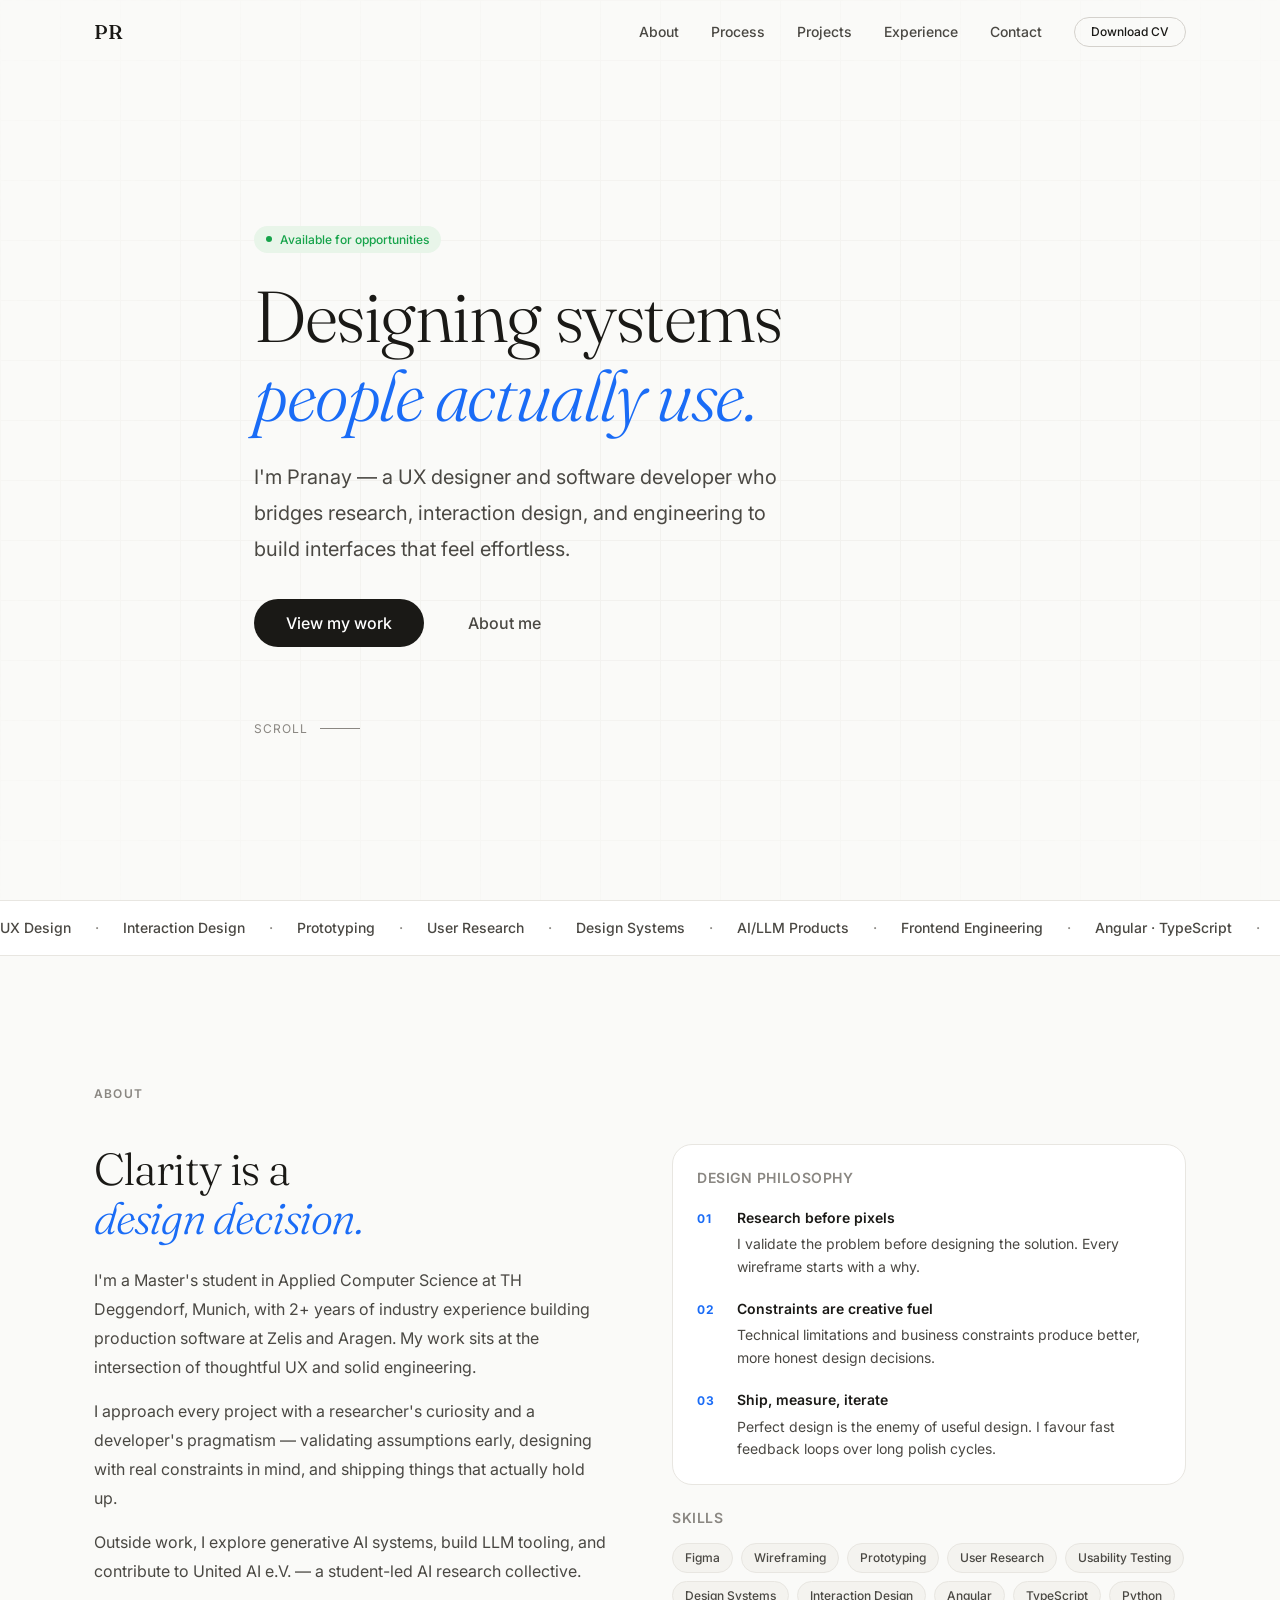
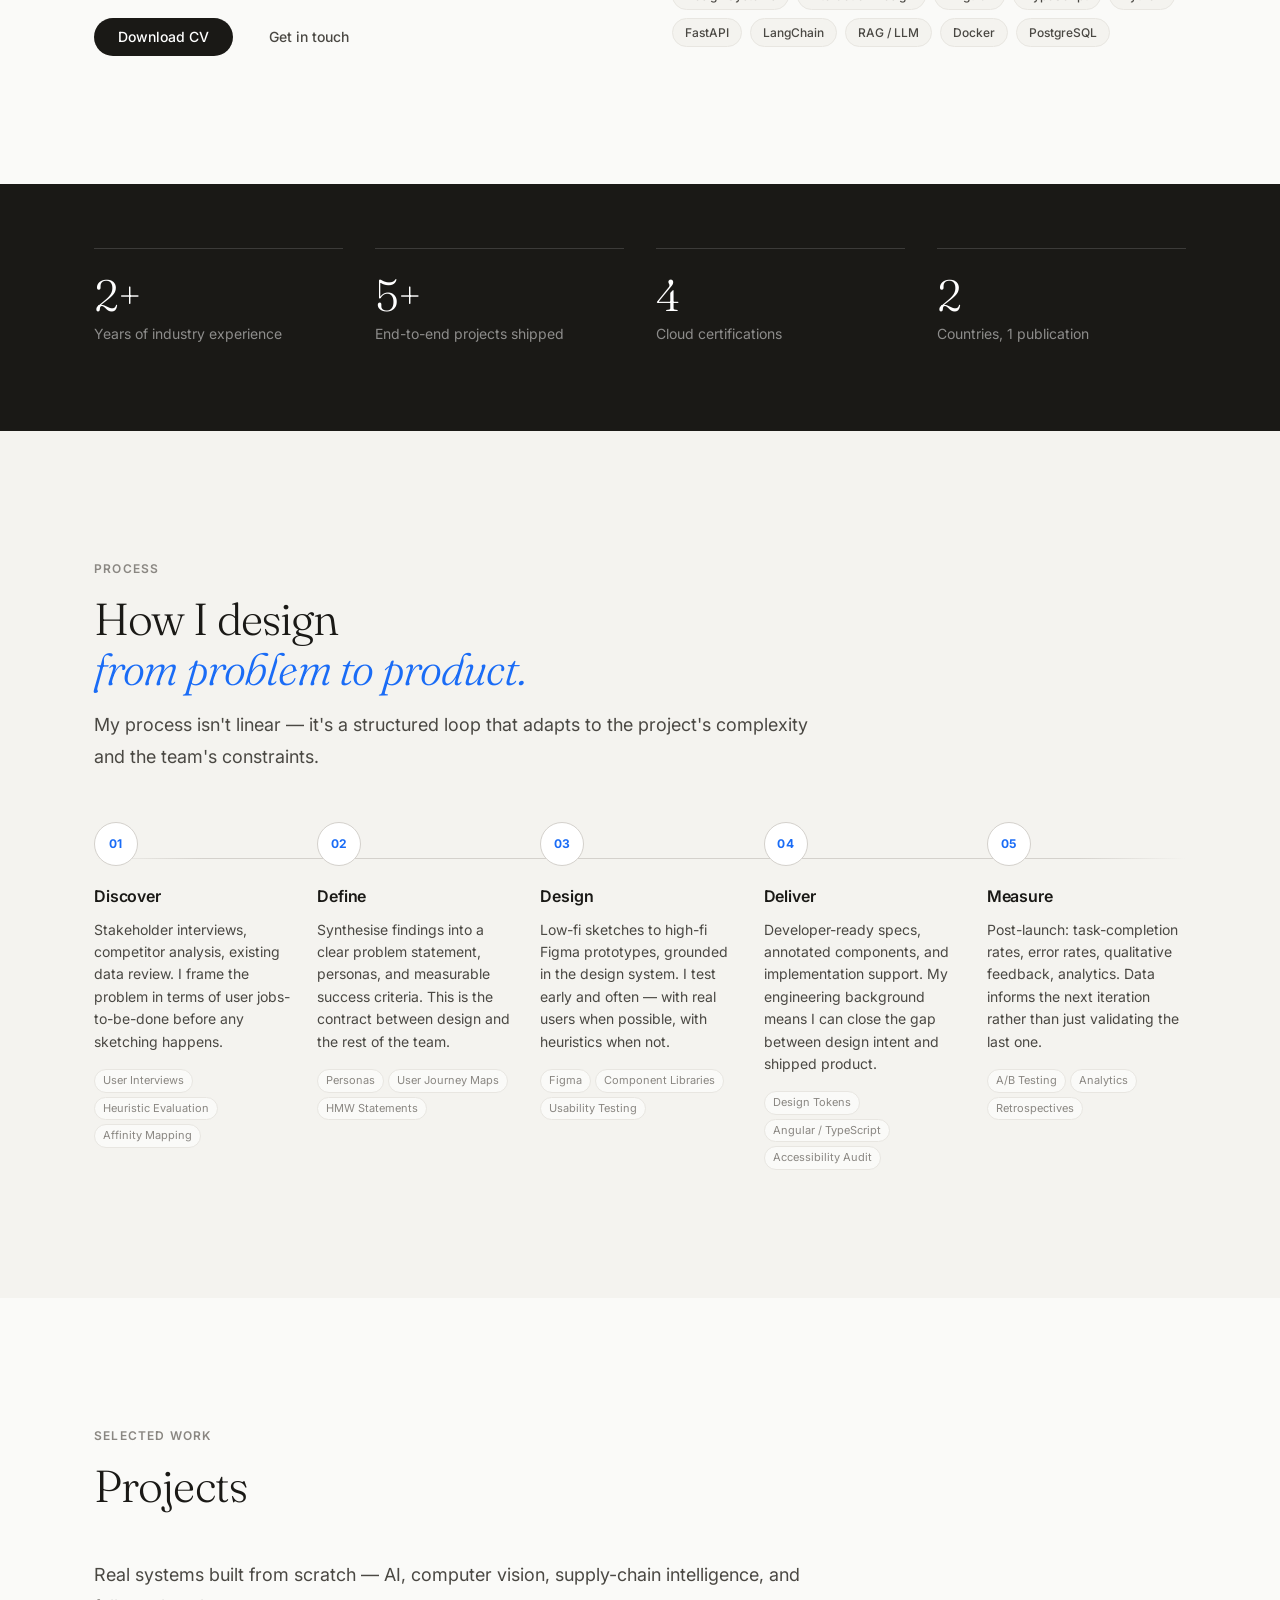
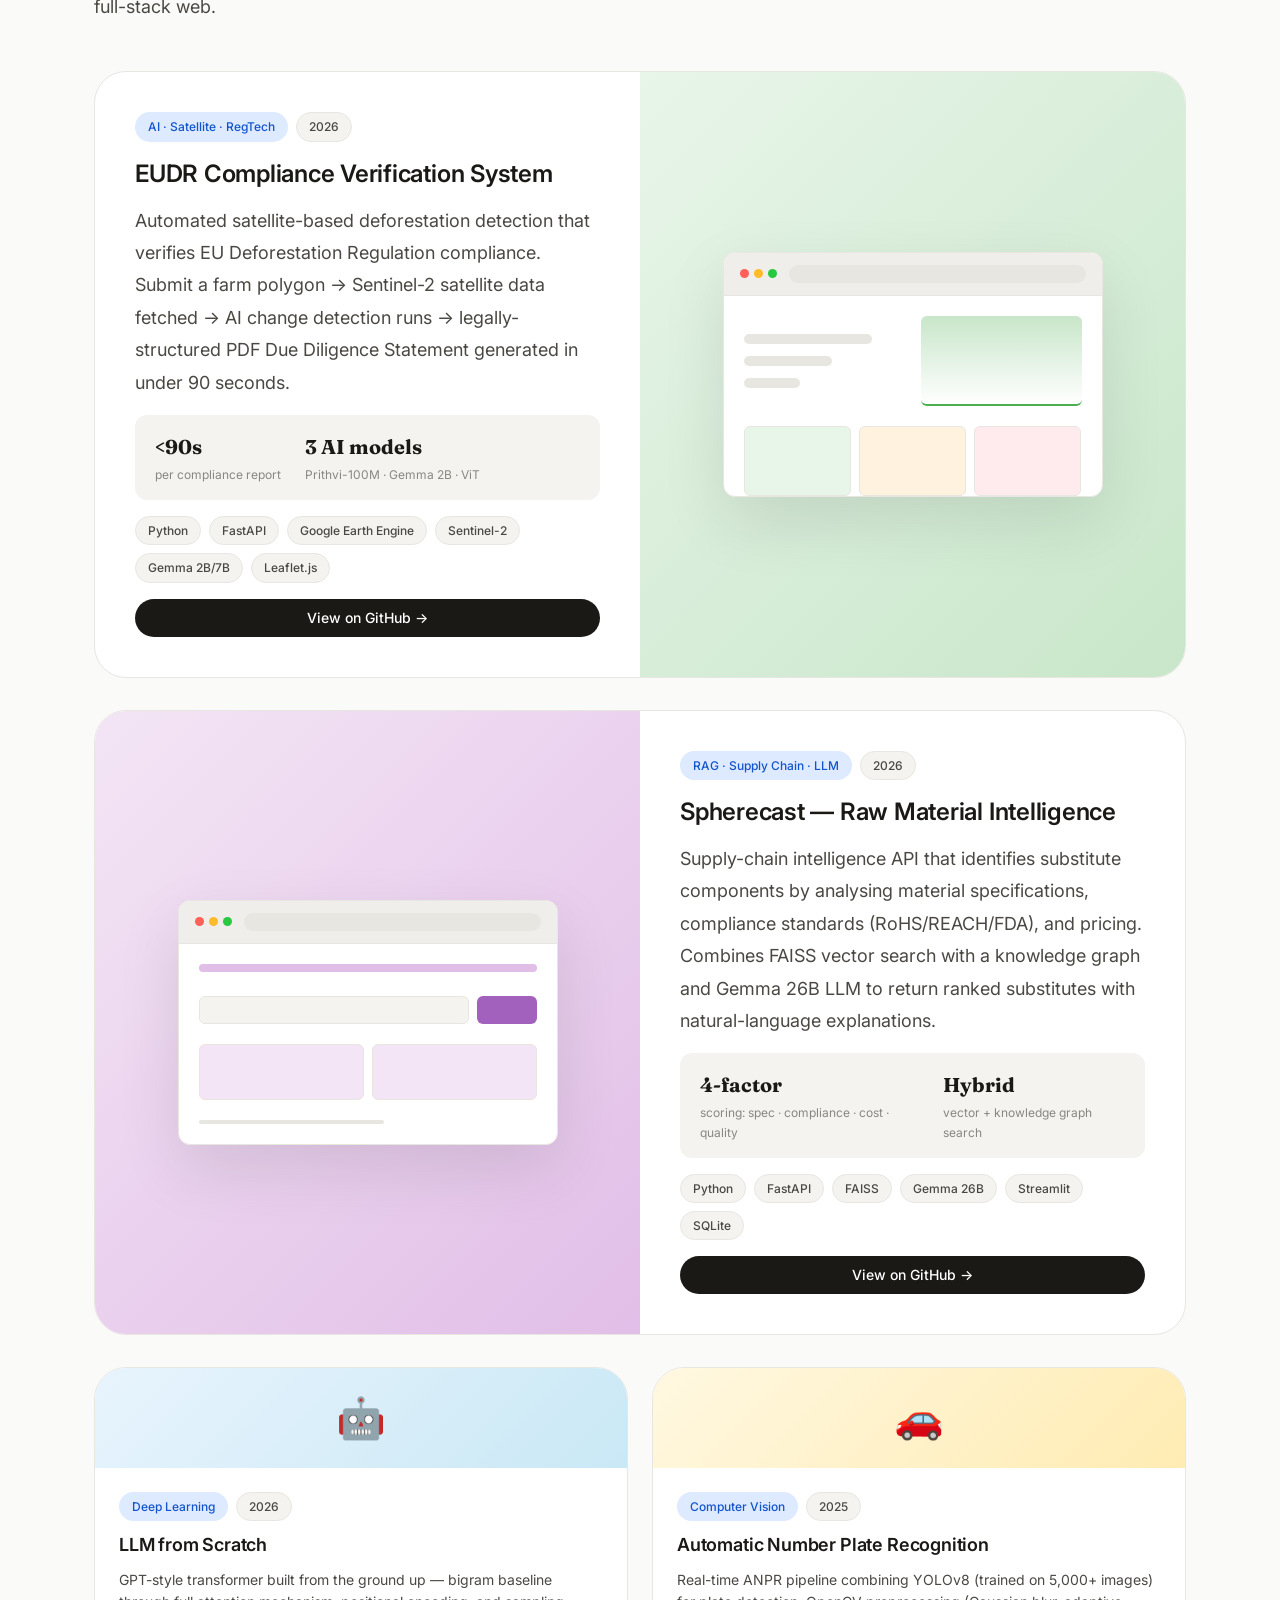
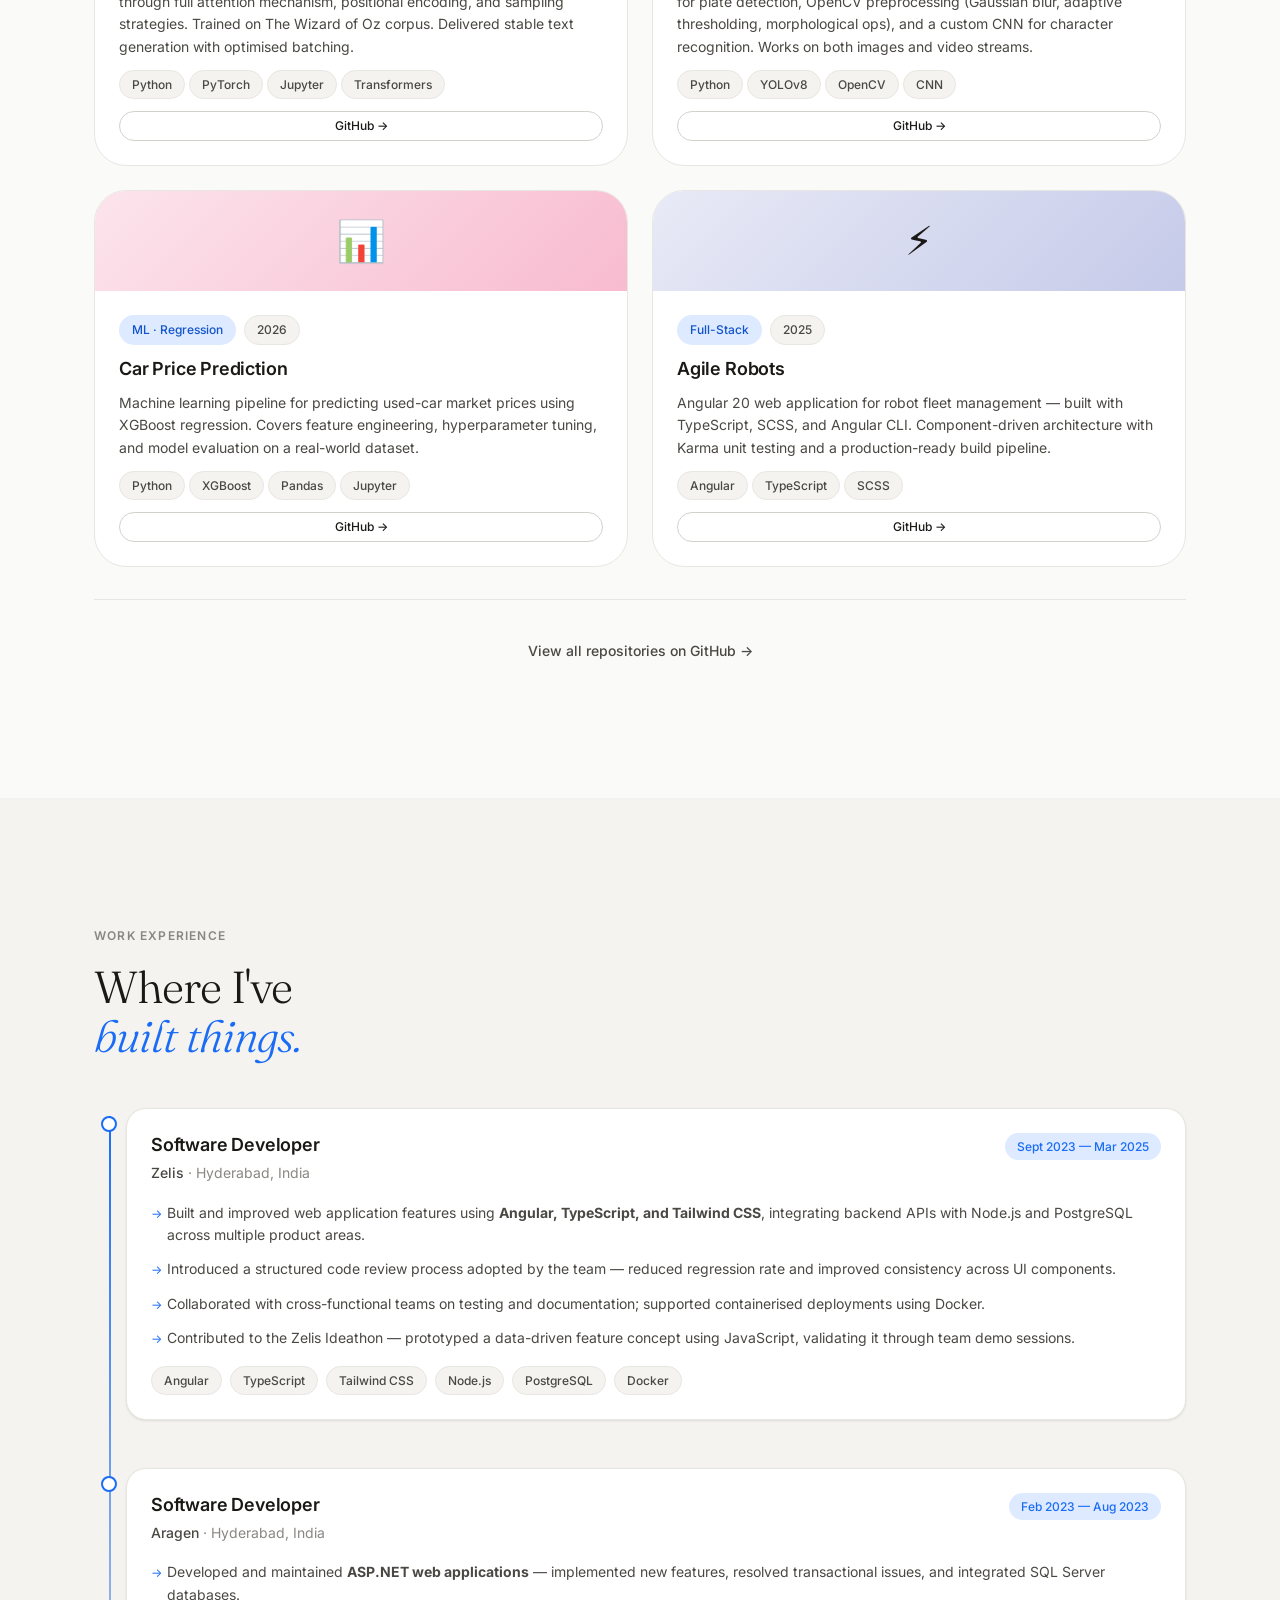
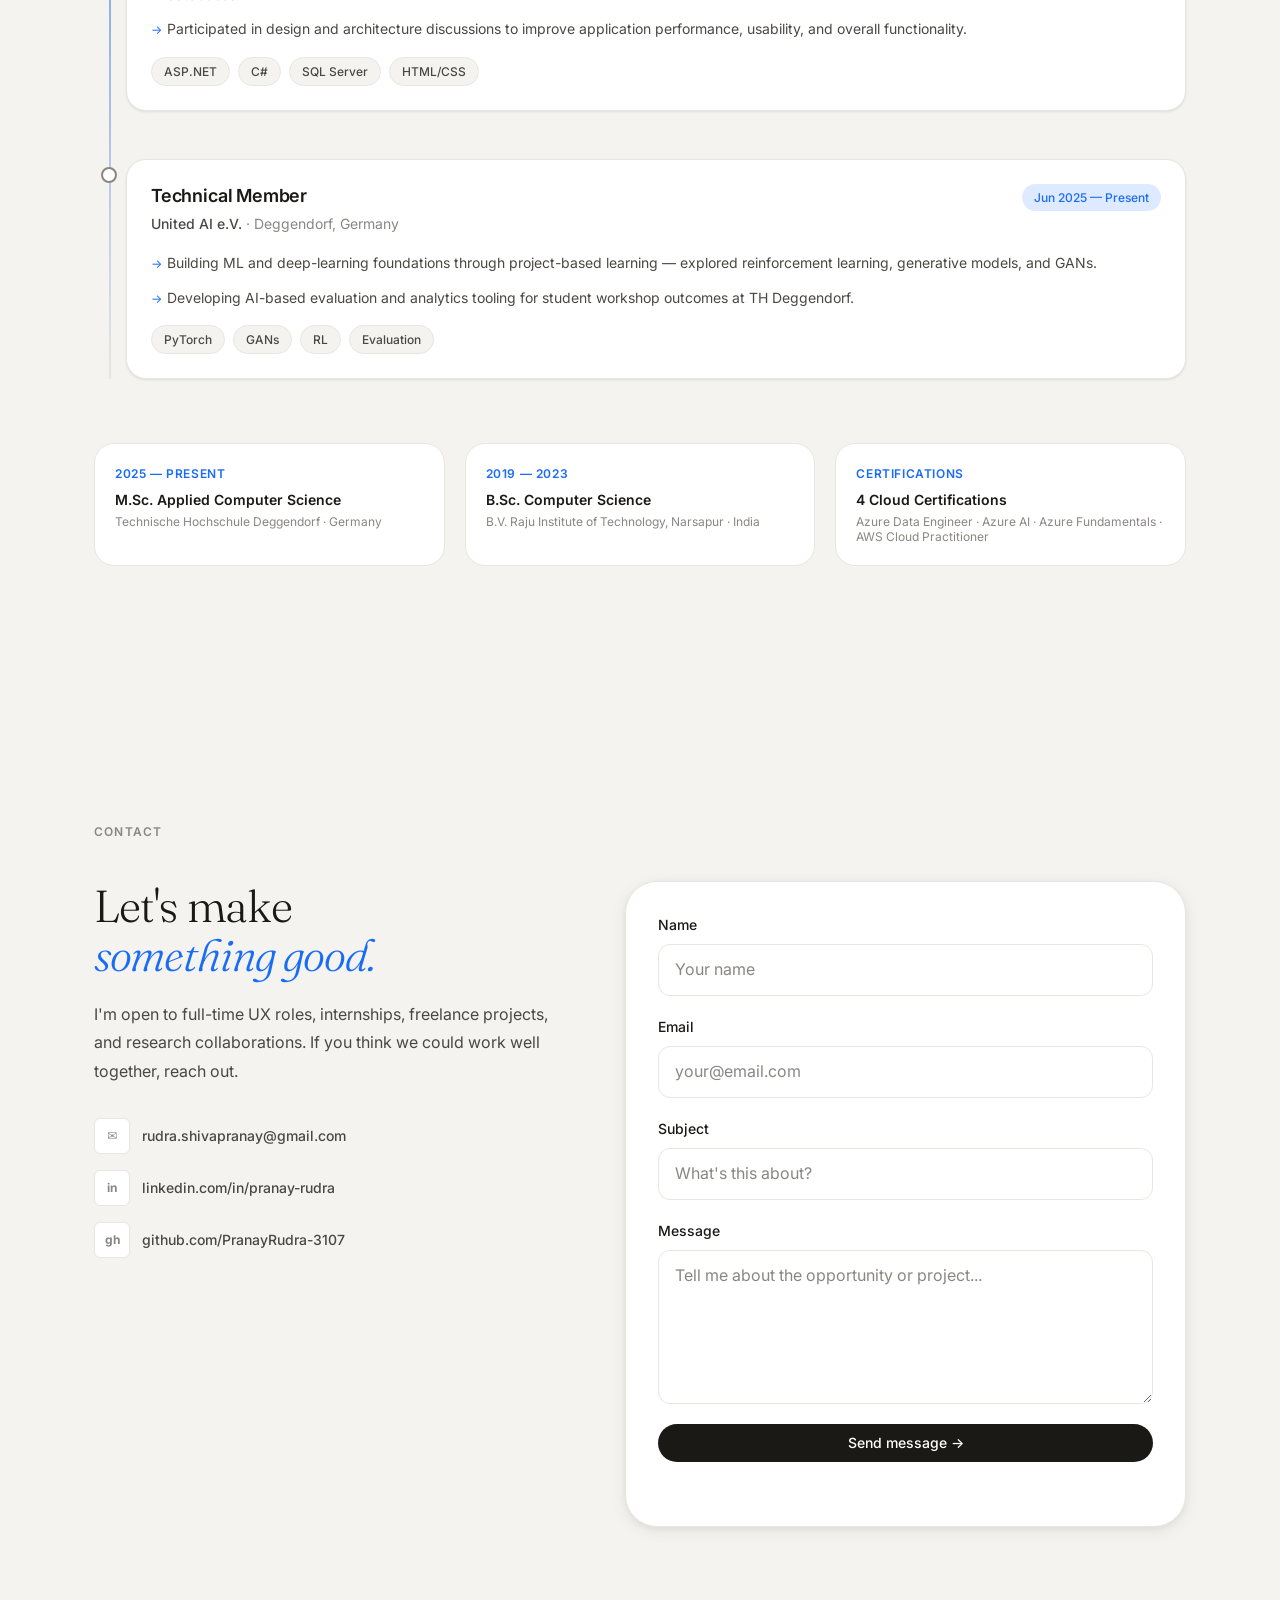
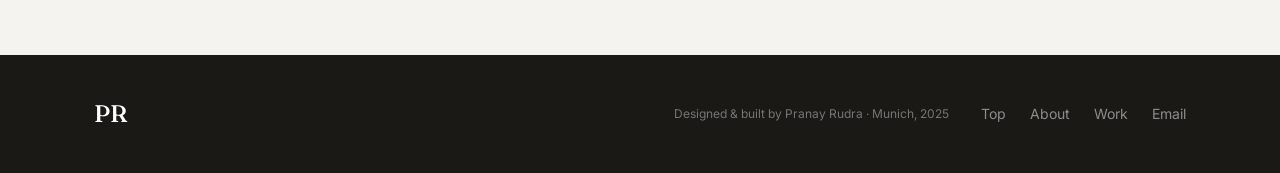
==== index.html @ bebc49a6 "first commit" ====
<!DOCTYPE html>
<html lang="en">
<head>
  <meta charset="UTF-8" />
  <meta name="viewport" content="width=device-width, initial-scale=1.0" />
  <title>Pranay Rudra — UX Designer & Developer</title>
  <meta name="description" content="Portfolio of Pranay Rudra — UX Designer and Software Developer specialising in AI-driven products and clean, purposeful interfaces." />
  <link rel="preconnect" href="https://fonts.googleapis.com" />
  <link rel="preconnect" href="https://fonts.gstatic.com" crossorigin />
  <link href="https://fonts.googleapis.com/css2?family=Inter:wght@300;400;500;600;700&family=Fraunces:ital,wght@0,300;0,500;1,300&display=swap" rel="stylesheet" />
  <link rel="stylesheet" href="css/design-system.css" />
  <link rel="stylesheet" href="css/styles.css" />
</head>
<body>

  <!-- ═══════════════════════════════════════ NAV ══ -->
  <header class="nav" id="nav">
    <div class="nav__inner container">
      <a href="#hero" class="nav__logo" aria-label="Home">PR</a>
      <nav class="nav__links" aria-label="Primary navigation">
        <a href="#about">About</a>
        <a href="#process">Process</a>
        <a href="#projects">Projects</a>
        <a href="#experience">Experience</a>
        <a href="#contact">Contact</a>
      </nav>
      <a href="assets/Shiva_Pranay_Rudra_Resume.pdf" download class="btn btn--outline btn--sm">Download CV</a>
      <button class="nav__burger" aria-label="Toggle menu" aria-expanded="false">
        <span></span><span></span><span></span>
      </button>
    </div>
    <div class="nav__mobile" id="navMobile" aria-hidden="true">
      <a href="#about">About</a>
      <a href="#process">Process</a>
      <a href="#projects">Projects</a>
      <a href="#experience">Experience</a>
      <a href="#contact">Contact</a>
      <a href="assets/Shiva_Pranay_Rudra_Resume.pdf" download class="btn btn--outline btn--sm">Download CV</a>
    </div>
  </header>

  <main>

    <!-- ══════════════════════════════════════ HERO ══ -->
    <section class="hero" id="hero">
      <div class="hero__bg-grid" aria-hidden="true"></div>
      <div class="container hero__inner">
        <div class="hero__eyebrow fade-up">
          <span class="badge">Available for opportunities</span>
        </div>
        <h1 class="hero__headline fade-up">
          Designing systems<br />
          <em>people actually use.</em>
        </h1>
        <p class="hero__sub fade-up">
          I'm Pranay — a UX designer and software developer who bridges research,
          interaction design, and engineering to build interfaces that feel effortless.
        </p>
        <div class="hero__cta fade-up">
          <a href="#projects" class="btn btn--primary btn--lg">View my work</a>
          <a href="#about" class="btn btn--ghost btn--lg">About me</a>
        </div>
        <div class="hero__scroll-hint fade-up" aria-hidden="true">
          <span>Scroll</span>
          <div class="hero__scroll-line"></div>
        </div>
      </div>
    </section>

    <!-- ═══════════════════════════════════ MARQUEE ══ -->
    <div class="marquee" aria-hidden="true">
      <div class="marquee__track">
        <span>UX Design</span><span>·</span>
        <span>Interaction Design</span><span>·</span>
        <span>Prototyping</span><span>·</span>
        <span>User Research</span><span>·</span>
        <span>Design Systems</span><span>·</span>
        <span>AI/LLM Products</span><span>·</span>
        <span>Frontend Engineering</span><span>·</span>
        <span>Angular · TypeScript</span><span>·</span>
        <span>Figma</span><span>·</span>
        <span>UX Design</span><span>·</span>
        <span>Interaction Design</span><span>·</span>
        <span>Prototyping</span><span>·</span>
        <span>User Research</span><span>·</span>
        <span>Design Systems</span><span>·</span>
        <span>AI/LLM Products</span><span>·</span>
        <span>Frontend Engineering</span><span>·</span>
        <span>Angular · TypeScript</span><span>·</span>
        <span>Figma</span><span>·</span>
      </div>
    </div>

    <!-- ═══════════════════════════════════ ABOUT ══ -->
    <section class="about section" id="about">
      <div class="container">
        <div class="section-label fade-up">About</div>
        <div class="about__grid">
          <div class="about__text fade-up">
            <h2 class="h2">Clarity is a<br /><em>design decision.</em></h2>
            <p>I'm a Master's student in Applied Computer Science at TH Deggendorf, Munich, with 2+ years of industry experience building production software at Zelis and Aragen. My work sits at the intersection of thoughtful UX and solid engineering.</p>
            <p>I approach every project with a researcher's curiosity and a developer's pragmatism — validating assumptions early, designing with real constraints in mind, and shipping things that actually hold up.</p>
            <p>Outside work, I explore generative AI systems, build LLM tooling, and contribute to United AI e.V. — a student-led AI research collective.</p>
            <div class="about__actions">
              <a href="assets/Shiva_Pranay_Rudra_Resume.pdf" download class="btn btn--primary">Download CV</a>
              <a href="#contact" class="btn btn--ghost">Get in touch</a>
            </div>
          </div>
          <div class="about__right fade-up">
            <div class="about__philosophy">
              <h3 class="h5">Design Philosophy</h3>
              <ul class="philosophy-list">
                <li>
                  <span class="philosophy-icon">01</span>
                  <div>
                    <strong>Research before pixels</strong>
                    <p>I validate the problem before designing the solution. Every wireframe starts with a why.</p>
                  </div>
                </li>
                <li>
                  <span class="philosophy-icon">02</span>
                  <div>
                    <strong>Constraints are creative fuel</strong>
                    <p>Technical limitations and business constraints produce better, more honest design decisions.</p>
                  </div>
                </li>
                <li>
                  <span class="philosophy-icon">03</span>
                  <div>
                    <strong>Ship, measure, iterate</strong>
                    <p>Perfect design is the enemy of useful design. I favour fast feedback loops over long polish cycles.</p>
                  </div>
                </li>
              </ul>
            </div>
            <div class="skills-grid">
              <h3 class="h5">Skills</h3>
              <div class="skills-tags">
                <span class="tag">Figma</span>
                <span class="tag">Wireframing</span>
                <span class="tag">Prototyping</span>
                <span class="tag">User Research</span>
                <span class="tag">Usability Testing</span>
                <span class="tag">Design Systems</span>
                <span class="tag">Interaction Design</span>
                <span class="tag">Angular</span>
                <span class="tag">TypeScript</span>
                <span class="tag">Python</span>
                <span class="tag">FastAPI</span>
                <span class="tag">LangChain</span>
                <span class="tag">RAG / LLM</span>
                <span class="tag">Docker</span>
                <span class="tag">PostgreSQL</span>
              </div>
            </div>
          </div>
        </div>
      </div>
    </section>

    <!-- ═══════════════════════════════════ STATS ══ -->
    <section class="stats section--sm" aria-label="Quick facts">
      <div class="container">
        <div class="stats__grid">
          <div class="stat fade-up">
            <span class="stat__num">2+</span>
            <span class="stat__label">Years of industry experience</span>
          </div>
          <div class="stat fade-up">
            <span class="stat__num">5+</span>
            <span class="stat__label">End-to-end projects shipped</span>
          </div>
          <div class="stat fade-up">
            <span class="stat__num">4</span>
            <span class="stat__label">Cloud certifications</span>
          </div>
          <div class="stat fade-up">
            <span class="stat__num">2</span>
            <span class="stat__label">Countries, 1 publication</span>
          </div>
        </div>
      </div>
    </section>

    <!-- ══════════════════════════════════ PROCESS ══ -->
    <section class="process section" id="process">
      <div class="container">
        <div class="section-label fade-up">Process</div>
        <h2 class="h2 fade-up">How I design<br /><em>from problem to product.</em></h2>
        <p class="section-sub fade-up">My process isn't linear — it's a structured loop that adapts to the project's complexity and the team's constraints.</p>
        <div class="process__steps">
          <div class="process-step fade-up">
            <div class="process-step__num">01</div>
            <div class="process-step__body">
              <h3>Discover</h3>
              <p>Stakeholder interviews, competitor analysis, existing data review. I frame the problem in terms of user jobs-to-be-done before any sketching happens.</p>
              <div class="process-step__tools">
                <span>User Interviews</span>
                <span>Heuristic Evaluation</span>
                <span>Affinity Mapping</span>
              </div>
            </div>
          </div>
          <div class="process-step fade-up">
            <div class="process-step__num">02</div>
            <div class="process-step__body">
              <h3>Define</h3>
              <p>Synthesise findings into a clear problem statement, personas, and measurable success criteria. This is the contract between design and the rest of the team.</p>
              <div class="process-step__tools">
                <span>Personas</span>
                <span>User Journey Maps</span>
                <span>HMW Statements</span>
              </div>
            </div>
          </div>
          <div class="process-step fade-up">
            <div class="process-step__num">03</div>
            <div class="process-step__body">
              <h3>Design</h3>
              <p>Low-fi sketches to high-fi Figma prototypes, grounded in the design system. I test early and often — with real users when possible, with heuristics when not.</p>
              <div class="process-step__tools">
                <span>Figma</span>
                <span>Component Libraries</span>
                <span>Usability Testing</span>
              </div>
            </div>
          </div>
          <div class="process-step fade-up">
            <div class="process-step__num">04</div>
            <div class="process-step__body">
              <h3>Deliver</h3>
              <p>Developer-ready specs, annotated components, and implementation support. My engineering background means I can close the gap between design intent and shipped product.</p>
              <div class="process-step__tools">
                <span>Design Tokens</span>
                <span>Angular / TypeScript</span>
                <span>Accessibility Audit</span>
              </div>
            </div>
          </div>
          <div class="process-step fade-up">
            <div class="process-step__num">05</div>
            <div class="process-step__body">
              <h3>Measure</h3>
              <p>Post-launch: task-completion rates, error rates, qualitative feedback, analytics. Data informs the next iteration rather than just validating the last one.</p>
              <div class="process-step__tools">
                <span>A/B Testing</span>
                <span>Analytics</span>
                <span>Retrospectives</span>
              </div>
            </div>
          </div>
        </div>
      </div>
    </section>

    <!-- ═════════════════════════════════ PROJECTS ══ -->
    <section class="projects section" id="projects">
      <div class="container">
        <div class="section-label fade-up">Selected Work</div>
        <h2 class="h2 fade-up">Projects</h2>
        <p class="section-sub fade-up">Real systems built from scratch — AI, computer vision, supply-chain intelligence, and full-stack web.</p>

        <!-- Featured Project 1: EUDR -->
        <article class="case-card case-card--featured fade-up">
          <div class="case-card__visual" style="background: linear-gradient(135deg, #e8f5e9 0%, #c8e6c9 100%);">
            <div class="case-card__mockup" aria-hidden="true">
              <div class="browser-chrome">
                <div class="browser-dots"><span></span><span></span><span></span></div>
                <div class="browser-bar"></div>
              </div>
              <div class="browser-body">
                <div class="mock-content mock-content--full">
                  <div class="mock-split">
                    <div class="mock-split__left">
                      <div class="mock-line mock-line--wide"></div>
                      <div class="mock-line mock-line--med"></div>
                      <div class="mock-line mock-line--short"></div>
                    </div>
                    <div class="mock-split__right">
                      <div class="mock-chart" style="background: linear-gradient(180deg,#c8e6c9,transparent); border-color: #4caf50;"></div>
                    </div>
                  </div>
                  <div class="mock-cards" style="margin-top: 8px;">
                    <div class="mock-card" style="background:#e8f5e9;"></div>
                    <div class="mock-card" style="background:#fff3e0;"></div>
                    <div class="mock-card" style="background:#ffebee;"></div>
                  </div>
                </div>
              </div>
            </div>
          </div>
          <div class="case-card__body">
            <div class="case-card__meta">
              <span class="tag tag--accent">AI · Satellite · RegTech</span>
              <span class="tag">2026</span>
            </div>
            <h3 class="h3">EUDR Compliance Verification System</h3>
            <p class="case-card__desc">Automated satellite-based deforestation detection that verifies EU Deforestation Regulation compliance. Submit a farm polygon → Sentinel-2 satellite data fetched → AI change detection runs → legally-structured PDF Due Diligence Statement generated in under 90 seconds.</p>
            <div class="case-card__impact">
              <div class="impact-stat"><strong>&lt;90s</strong><span>per compliance report</span></div>
              <div class="impact-stat"><strong>3 AI models</strong><span>Prithvi-100M · Gemma 2B · ViT</span></div>
            </div>
            <div class="case-card__tags">
              <span class="tag">Python</span>
              <span class="tag">FastAPI</span>
              <span class="tag">Google Earth Engine</span>
              <span class="tag">Sentinel-2</span>
              <span class="tag">Gemma 2B/7B</span>
              <span class="tag">Leaflet.js</span>
            </div>
            <a href="https://github.com/PranayRudra-3107/eudr_compliance" target="_blank" rel="noopener noreferrer" class="btn btn--primary">View on GitHub →</a>
          </div>
        </article>

        <!-- Featured Project 2: Spherecast -->
        <article class="case-card case-card--featured fade-up">
          <div class="case-card__visual" style="background: linear-gradient(135deg, #f3e5f5 0%, #e1bee7 100%);">
            <div class="case-card__mockup" aria-hidden="true">
              <div class="browser-chrome">
                <div class="browser-dots"><span></span><span></span><span></span></div>
                <div class="browser-bar"></div>
              </div>
              <div class="browser-body">
                <div class="mock-content mock-content--full">
                  <div class="mock-nav-bar" style="background:#e1bee7;"></div>
                  <div class="mock-input-row">
                    <div class="mock-input"></div>
                    <div class="mock-btn-sm" style="background:#7b1fa2;"></div>
                  </div>
                  <div class="mock-cards" style="margin-top:8px;">
                    <div class="mock-card" style="height:56px; background:#f3e5f5;"></div>
                    <div class="mock-card" style="height:56px; background:#f3e5f5;"></div>
                  </div>
                  <div class="mock-line mock-line--med" style="margin-top:8px;"></div>
                </div>
              </div>
            </div>
          </div>
          <div class="case-card__body">
            <div class="case-card__meta">
              <span class="tag tag--accent">RAG · Supply Chain · LLM</span>
              <span class="tag">2026</span>
            </div>
            <h3 class="h3">Spherecast — Raw Material Intelligence</h3>
            <p class="case-card__desc">Supply-chain intelligence API that identifies substitute components by analysing material specifications, compliance standards (RoHS/REACH/FDA), and pricing. Combines FAISS vector search with a knowledge graph and Gemma 26B LLM to return ranked substitutes with natural-language explanations.</p>
            <div class="case-card__impact">
              <div class="impact-stat"><strong>4-factor</strong><span>scoring: spec · compliance · cost · quality</span></div>
              <div class="impact-stat"><strong>Hybrid</strong><span>vector + knowledge graph search</span></div>
            </div>
            <div class="case-card__tags">
              <span class="tag">Python</span>
              <span class="tag">FastAPI</span>
              <span class="tag">FAISS</span>
              <span class="tag">Gemma 26B</span>
              <span class="tag">Streamlit</span>
              <span class="tag">SQLite</span>
            </div>
            <a href="https://github.com/PranayRudra-3107/Spherecast" target="_blank" rel="noopener noreferrer" class="btn btn--primary">View on GitHub →</a>
          </div>
        </article>

        <!-- Project grid: smaller cards -->
        <div class="proj-grid">

          <article class="proj-card fade-up">
            <div class="proj-card__header" style="background: linear-gradient(135deg,#e8f4fd,#c9e8f5);">
              <span class="proj-card__icon">🤖</span>
            </div>
            <div class="proj-card__body">
              <div class="proj-card__meta">
                <span class="tag tag--accent">Deep Learning</span>
                <span class="tag">2026</span>
              </div>
              <h3>LLM from Scratch</h3>
              <p>GPT-style transformer built from the ground up — bigram baseline through full attention mechanism, positional encoding, and sampling strategies. Trained on The Wizard of Oz corpus. Delivered stable text generation with optimised batching.</p>
              <div class="proj-card__tags">
                <span class="tag">Python</span>
                <span class="tag">PyTorch</span>
                <span class="tag">Jupyter</span>
                <span class="tag">Transformers</span>
              </div>
              <a href="https://github.com/PranayRudra-3107/LLM-from-Scratch" target="_blank" rel="noopener noreferrer" class="btn btn--outline btn--sm">GitHub →</a>
            </div>
          </article>

          <article class="proj-card fade-up">
            <div class="proj-card__header" style="background: linear-gradient(135deg,#fff8e1,#ffecb3);">
              <span class="proj-card__icon">🚗</span>
            </div>
            <div class="proj-card__body">
              <div class="proj-card__meta">
                <span class="tag tag--accent">Computer Vision</span>
                <span class="tag">2025</span>
              </div>
              <h3>Automatic Number Plate Recognition</h3>
              <p>Real-time ANPR pipeline combining YOLOv8 (trained on 5,000+ images) for plate detection, OpenCV preprocessing (Gaussian blur, adaptive thresholding, morphological ops), and a custom CNN for character recognition. Works on both images and video streams.</p>
              <div class="proj-card__tags">
                <span class="tag">Python</span>
                <span class="tag">YOLOv8</span>
                <span class="tag">OpenCV</span>
                <span class="tag">CNN</span>
              </div>
              <a href="https://github.com/PranayRudra-3107/Automatic-Number-Plate-Recognition" target="_blank" rel="noopener noreferrer" class="btn btn--outline btn--sm">GitHub →</a>
            </div>
          </article>

          <article class="proj-card fade-up">
            <div class="proj-card__header" style="background: linear-gradient(135deg,#fce4ec,#f8bbd0);">
              <span class="proj-card__icon">📊</span>
            </div>
            <div class="proj-card__body">
              <div class="proj-card__meta">
                <span class="tag tag--accent">ML · Regression</span>
                <span class="tag">2026</span>
              </div>
              <h3>Car Price Prediction</h3>
              <p>Machine learning pipeline for predicting used-car market prices using XGBoost regression. Covers feature engineering, hyperparameter tuning, and model evaluation on a real-world dataset.</p>
              <div class="proj-card__tags">
                <span class="tag">Python</span>
                <span class="tag">XGBoost</span>
                <span class="tag">Pandas</span>
                <span class="tag">Jupyter</span>
              </div>
              <a href="https://github.com/PranayRudra-3107/Car-Price-Prediction" target="_blank" rel="noopener noreferrer" class="btn btn--outline btn--sm">GitHub →</a>
            </div>
          </article>

          <article class="proj-card fade-up">
            <div class="proj-card__header" style="background: linear-gradient(135deg,#e8eaf6,#c5cae9);">
              <span class="proj-card__icon">⚡</span>
            </div>
            <div class="proj-card__body">
              <div class="proj-card__meta">
                <span class="tag tag--accent">Full-Stack</span>
                <span class="tag">2025</span>
              </div>
              <h3>Agile Robots</h3>
              <p>Angular 20 web application for robot fleet management — built with TypeScript, SCSS, and Angular CLI. Component-driven architecture with Karma unit testing and a production-ready build pipeline.</p>
              <div class="proj-card__tags">
                <span class="tag">Angular</span>
                <span class="tag">TypeScript</span>
                <span class="tag">SCSS</span>
              </div>
              <a href="https://github.com/PranayRudra-3107/Agile-Robots" target="_blank" rel="noopener noreferrer" class="btn btn--outline btn--sm">GitHub →</a>
            </div>
          </article>

        </div>

        <div class="projects__footer fade-up">
          <a href="https://github.com/PranayRudra-3107" target="_blank" rel="noopener noreferrer" class="btn btn--ghost">View all repositories on GitHub →</a>
        </div>

      </div>
    </section>

    <!-- ════════════════════════════ WORK EXPERIENCE ══ -->
    <section class="experience section" id="experience">
      <div class="container">
        <div class="section-label fade-up">Work Experience</div>
        <h2 class="h2 fade-up">Where I've<br /><em>built things.</em></h2>

        <div class="timeline">

          <article class="timeline-item fade-up">
            <div class="timeline-item__marker"></div>
            <div class="timeline-item__content">
              <div class="timeline-item__header">
                <div>
                  <h3 class="timeline-item__role">Software Developer</h3>
                  <p class="timeline-item__company">Zelis <span class="timeline-item__location">· Hyderabad, India</span></p>
                </div>
                <span class="timeline-item__period">Sept 2023 — Mar 2025</span>
              </div>
              <ul class="timeline-item__bullets">
                <li>Built and improved web application features using <strong>Angular, TypeScript, and Tailwind CSS</strong>, integrating backend APIs with Node.js and PostgreSQL across multiple product areas.</li>
                <li>Introduced a structured code review process adopted by the team — reduced regression rate and improved consistency across UI components.</li>
                <li>Collaborated with cross-functional teams on testing and documentation; supported containerised deployments using Docker.</li>
                <li>Contributed to the Zelis Ideathon — prototyped a data-driven feature concept using JavaScript, validating it through team demo sessions.</li>
              </ul>
              <div class="timeline-item__stack">
                <span class="tag">Angular</span>
                <span class="tag">TypeScript</span>
                <span class="tag">Tailwind CSS</span>
                <span class="tag">Node.js</span>
                <span class="tag">PostgreSQL</span>
                <span class="tag">Docker</span>
              </div>
            </div>
          </article>

          <article class="timeline-item fade-up">
            <div class="timeline-item__marker"></div>
            <div class="timeline-item__content">
              <div class="timeline-item__header">
                <div>
                  <h3 class="timeline-item__role">Software Developer</h3>
                  <p class="timeline-item__company">Aragen <span class="timeline-item__location">· Hyderabad, India</span></p>
                </div>
                <span class="timeline-item__period">Feb 2023 — Aug 2023</span>
              </div>
              <ul class="timeline-item__bullets">
                <li>Developed and maintained <strong>ASP.NET web applications</strong> — implemented new features, resolved transactional issues, and integrated SQL Server databases.</li>
                <li>Participated in design and architecture discussions to improve application performance, usability, and overall functionality.</li>
              </ul>
              <div class="timeline-item__stack">
                <span class="tag">ASP.NET</span>
                <span class="tag">C#</span>
                <span class="tag">SQL Server</span>
                <span class="tag">HTML/CSS</span>
              </div>
            </div>
          </article>

          <article class="timeline-item fade-up">
            <div class="timeline-item__marker timeline-item__marker--org"></div>
            <div class="timeline-item__content">
              <div class="timeline-item__header">
                <div>
                  <h3 class="timeline-item__role">Technical Member</h3>
                  <p class="timeline-item__company">United AI e.V. <span class="timeline-item__location">· Deggendorf, Germany</span></p>
                </div>
                <span class="timeline-item__period">Jun 2025 — Present</span>
              </div>
              <ul class="timeline-item__bullets">
                <li>Building ML and deep-learning foundations through project-based learning — explored reinforcement learning, generative models, and GANs.</li>
                <li>Developing AI-based evaluation and analytics tooling for student workshop outcomes at TH Deggendorf.</li>
              </ul>
              <div class="timeline-item__stack">
                <span class="tag">PyTorch</span>
                <span class="tag">GANs</span>
                <span class="tag">RL</span>
                <span class="tag">Evaluation</span>
              </div>
            </div>
          </article>

        </div>

        <!-- Education row -->
        <div class="education-row fade-up">
          <div class="education-card">
            <span class="education-card__year">2025 — Present</span>
            <h4>M.Sc. Applied Computer Science</h4>
            <p>Technische Hochschule Deggendorf · Germany</p>
          </div>
          <div class="education-card">
            <span class="education-card__year">2019 — 2023</span>
            <h4>B.Sc. Computer Science</h4>
            <p>B.V. Raju Institute of Technology, Narsapur · India</p>
          </div>
          <div class="education-card">
            <span class="education-card__year">Certifications</span>
            <h4>4 Cloud Certifications</h4>
            <p>Azure Data Engineer · Azure AI · Azure Fundamentals · AWS Cloud Practitioner</p>
          </div>
        </div>

      </div>
    </section>

    <!-- ══════════════════════════════════ CONTACT ══ -->
    <section class="contact section" id="contact">
      <div class="container">
        <div class="section-label fade-up">Contact</div>
        <div class="contact__grid">
          <div class="contact__left fade-up">
            <h2 class="h2">Let's make<br /><em>something good.</em></h2>
            <p>I'm open to full-time UX roles, internships, freelance projects, and research collaborations. If you think we could work well together, reach out.</p>
            <div class="contact__links">
              <a href="mailto:rudra.shivapranay@gmail.com" class="contact-link">
                <span class="contact-link__icon">✉</span>
                <span>rudra.shivapranay@gmail.com</span>
              </a>
              <a href="https://www.linkedin.com/in/pranay-rudra" target="_blank" rel="noopener noreferrer" class="contact-link">
                <span class="contact-link__icon">in</span>
                <span>linkedin.com/in/pranay-rudra</span>
              </a>
              <a href="https://github.com/PranayRudra-3107" target="_blank" rel="noopener noreferrer" class="contact-link">
                <span class="contact-link__icon">gh</span>
                <span>github.com/PranayRudra-3107</span>
              </a>
            </div>
          </div>
          <div class="contact__right fade-up">
            <form class="contact-form" id="contactForm" novalidate>
              <div class="form-group">
                <label for="name">Name</label>
                <input type="text" id="name" name="name" placeholder="Your name" autocomplete="name" required />
              </div>
              <div class="form-group">
                <label for="email">Email</label>
                <input type="email" id="email" name="email" placeholder="your@email.com" autocomplete="email" required />
              </div>
              <div class="form-group">
                <label for="subject">Subject</label>
                <input type="text" id="subject" name="subject" placeholder="What's this about?" required />
              </div>
              <div class="form-group">
                <label for="message">Message</label>
                <textarea id="message" name="message" rows="5" placeholder="Tell me about the opportunity or project..." required></textarea>
              </div>
              <button type="submit" class="btn btn--primary btn--full">Send message →</button>
              <p class="form-note" id="formStatus" aria-live="polite"></p>
            </form>
          </div>
        </div>
      </div>
    </section>

  </main>

  <!-- ════════════════════════════════════ FOOTER ══ -->
  <footer class="footer">
    <div class="container footer__inner">
      <span class="footer__logo">PR</span>
      <p class="footer__copy">Designed &amp; built by Pranay Rudra · Munich, 2025</p>
      <nav class="footer__nav" aria-label="Footer navigation">
        <a href="#hero">Top</a>
        <a href="#about">About</a>
        <a href="#projects">Work</a>
        <a href="mailto:rudra.shivapranay@gmail.com">Email</a>
      </nav>
    </div>
  </footer>

  <script src="js/main.js"></script>
</body>
</html>
---- css/design-system.css ----
/* ════════════════════════════════════════════════════
   DESIGN SYSTEM — Pranay Rudra Portfolio
   ════════════════════════════════════════════════════ */

/* ── Tokens ────────────────────────────────────────── */
:root {
  /* Color */
  --c-bg:          #fafaf8;
  --c-bg-2:        #f4f3ef;
  --c-surface:     #ffffff;
  --c-border:      #e8e6e1;
  --c-border-2:    #d4d1cc;

  --c-text-1:      #1a1916;
  --c-text-2:      #4a4843;
  --c-text-3:      #8a8782;
  --c-text-inv:    #ffffff;

  --c-accent:      #1a6cf6;
  --c-accent-light:#deeaff;
  --c-accent-dark: #1254cc;

  --c-success:     #16a34a;
  --c-error:       #dc2626;

  /* Typography */
  --f-sans:   'Inter', system-ui, -apple-system, sans-serif;
  --f-serif:  'Fraunces', Georgia, serif;

  --fs-xs:    0.75rem;
  --fs-sm:    0.875rem;
  --fs-base:  1rem;
  --fs-md:    1.125rem;
  --fs-lg:    1.25rem;
  --fs-xl:    1.5rem;
  --fs-2xl:   2rem;
  --fs-3xl:   2.75rem;
  --fs-4xl:   3.5rem;
  --fs-5xl:   4.5rem;

  --fw-light:   300;
  --fw-regular: 400;
  --fw-medium:  500;
  --fw-semi:    600;
  --fw-bold:    700;

  --lh-tight:  1.1;
  --lh-snug:   1.3;
  --lh-normal: 1.6;
  --lh-loose:  1.8;

  /* Spacing (4px base) */
  --sp-1:   0.25rem;
  --sp-2:   0.5rem;
  --sp-3:   0.75rem;
  --sp-4:   1rem;
  --sp-5:   1.25rem;
  --sp-6:   1.5rem;
  --sp-8:   2rem;
  --sp-10:  2.5rem;
  --sp-12:  3rem;
  --sp-16:  4rem;
  --sp-20:  5rem;
  --sp-24:  6rem;
  --sp-32:  8rem;

  /* Radius */
  --r-sm:   0.375rem;
  --r-md:   0.75rem;
  --r-lg:   1.25rem;
  --r-xl:   2rem;
  --r-full: 9999px;

  /* Shadow */
  --sh-sm:  0 1px 3px rgba(0,0,0,.06), 0 1px 2px rgba(0,0,0,.04);
  --sh-md:  0 4px 16px rgba(0,0,0,.07), 0 2px 6px rgba(0,0,0,.04);
  --sh-lg:  0 12px 40px rgba(0,0,0,.08), 0 4px 12px rgba(0,0,0,.04);
  --sh-xl:  0 24px 64px rgba(0,0,0,.10);

  /* Transitions */
  --ease-out:   cubic-bezier(0.16, 1, 0.3, 1);
  --ease-in-out: cubic-bezier(0.4, 0, 0.2, 1);
  --t-fast:  150ms;
  --t-base:  250ms;
  --t-slow:  400ms;

  /* Layout */
  --max-w:       1140px;
  --max-w-text:  720px;
  --nav-h:       64px;
}

/* ── Reset ─────────────────────────────────────────── */
*, *::before, *::after {
  box-sizing: border-box;
  margin: 0;
  padding: 0;
}

html {
  scroll-behavior: smooth;
  -webkit-text-size-adjust: 100%;
  font-size: 16px;
}

body {
  font-family: var(--f-sans);
  font-size: var(--fs-base);
  line-height: var(--lh-normal);
  color: var(--c-text-1);
  background: var(--c-bg);
  -webkit-font-smoothing: antialiased;
  overflow-x: hidden;
}

img, svg, video { display: block; max-width: 100%; }
a { color: inherit; text-decoration: none; }
button { cursor: pointer; border: none; background: none; font: inherit; }
input, textarea, select { font: inherit; }
ul, ol { list-style: none; }

/* ── Typography scale ──────────────────────────────── */
.h1, h1 {
  font-family: var(--f-serif);
  font-size: clamp(var(--fs-3xl), 5vw, var(--fs-5xl));
  font-weight: var(--fw-light);
  line-height: var(--lh-tight);
  letter-spacing: -0.02em;
  color: var(--c-text-1);
}

.h2, h2 {
  font-family: var(--f-serif);
  font-size: clamp(var(--fs-2xl), 3.5vw, var(--fs-4xl));
  font-weight: var(--fw-light);
  line-height: var(--lh-tight);
  letter-spacing: -0.02em;
  color: var(--c-text-1);
}

.h3, h3 {
  font-family: var(--f-sans);
  font-size: clamp(var(--fs-lg), 2vw, var(--fs-xl));
  font-weight: var(--fw-semi);
  line-height: var(--lh-snug);
  letter-spacing: -0.01em;
}

.h4, h4 {
  font-size: var(--fs-md);
  font-weight: var(--fw-semi);
  line-height: var(--lh-snug);
}

.h5, h5 {
  font-size: var(--fs-sm);
  font-weight: var(--fw-semi);
  letter-spacing: 0.04em;
  text-transform: uppercase;
  color: var(--c-text-3);
}

h1 em, h2 em, .h1 em, .h2 em {
  font-style: italic;
  color: var(--c-accent);
}

p { color: var(--c-text-2); line-height: var(--lh-loose); }

/* ── Layout ────────────────────────────────────────── */
.container {
  width: 100%;
  max-width: var(--max-w);
  margin-inline: auto;
  padding-inline: var(--sp-6);
}

.section { padding-block: var(--sp-32); }
.section--sm { padding-block: var(--sp-16); }

.section-label {
  font-size: var(--fs-xs);
  font-weight: var(--fw-semi);
  letter-spacing: 0.1em;
  text-transform: uppercase;
  color: var(--c-text-3);
  margin-bottom: var(--sp-4);
}

.section-sub {
  font-size: var(--fs-md);
  color: var(--c-text-2);
  max-width: var(--max-w-text);
  margin-top: var(--sp-4);
  margin-bottom: var(--sp-12);
}

/* ── Buttons ───────────────────────────────────────── */
.btn {
  display: inline-flex;
  align-items: center;
  justify-content: center;
  gap: var(--sp-2);
  padding: var(--sp-3) var(--sp-6);
  border-radius: var(--r-full);
  font-size: var(--fs-sm);
  font-weight: var(--fw-medium);
  line-height: 1;
  white-space: nowrap;
  transition: all var(--t-base) var(--ease-out);
  text-decoration: none;
}

.btn--primary {
  background: var(--c-text-1);
  color: var(--c-text-inv);
}
.btn--primary:hover {
  background: var(--c-accent);
  transform: translateY(-1px);
  box-shadow: 0 4px 16px rgba(26,108,246,.3);
}

.btn--outline {
  background: transparent;
  color: var(--c-text-1);
  border: 1.5px solid var(--c-border-2);
}
.btn--outline:hover {
  border-color: var(--c-text-1);
  background: var(--c-text-1);
  color: var(--c-text-inv);
}

.btn--ghost {
  background: transparent;
  color: var(--c-text-2);
}
.btn--ghost:hover {
  color: var(--c-text-1);
  background: var(--c-bg-2);
}

.btn--sm  { padding: var(--sp-2) var(--sp-4); font-size: var(--fs-xs); }
.btn--lg  { padding: var(--sp-4) var(--sp-8); font-size: var(--fs-base); }
.btn--full { width: 100%; }

/* ── Tags / Badges ─────────────────────────────────── */
.tag {
  display: inline-flex;
  align-items: center;
  padding: var(--sp-1) var(--sp-3);
  background: var(--c-bg-2);
  border: 1px solid var(--c-border);
  border-radius: var(--r-full);
  font-size: var(--fs-xs);
  font-weight: var(--fw-medium);
  color: var(--c-text-2);
  white-space: nowrap;
}

.tag--accent {
  background: var(--c-accent-light);
  border-color: transparent;
  color: var(--c-accent-dark);
}

.badge {
  display: inline-flex;
  align-items: center;
  gap: var(--sp-2);
  padding: var(--sp-1) var(--sp-3);
  background: #e8f5e9;
  color: var(--c-success);
  border-radius: var(--r-full);
  font-size: var(--fs-xs);
  font-weight: var(--fw-medium);
}
.badge::before {
  content: '';
  width: 6px; height: 6px;
  background: var(--c-success);
  border-radius: 50%;
  animation: pulse-dot 2s ease-in-out infinite;
}

@keyframes pulse-dot {
  0%, 100% { opacity: 1; transform: scale(1); }
  50%       { opacity: .5; transform: scale(1.3); }
}

/* ── Cards ─────────────────────────────────────────── */
.card {
  background: var(--c-surface);
  border: 1px solid var(--c-border);
  border-radius: var(--r-lg);
  padding: var(--sp-6);
  box-shadow: var(--sh-sm);
  transition: box-shadow var(--t-base) var(--ease-out),
              transform var(--t-base) var(--ease-out);
}
.card:hover {
  box-shadow: var(--sh-md);
  transform: translateY(-2px);
}

/* ── Form elements ─────────────────────────────────── */
.form-group {
  display: flex;
  flex-direction: column;
  gap: var(--sp-2);
  margin-bottom: var(--sp-5);
}

.form-group label {
  font-size: var(--fs-sm);
  font-weight: var(--fw-medium);
  color: var(--c-text-1);
}

.form-group input,
.form-group textarea {
  padding: var(--sp-3) var(--sp-4);
  background: var(--c-surface);
  border: 1.5px solid var(--c-border);
  border-radius: var(--r-md);
  color: var(--c-text-1);
  font-size: var(--fs-base);
  transition: border-color var(--t-fast) var(--ease-out),
              box-shadow var(--t-fast) var(--ease-out);
  resize: vertical;
}

.form-group input:focus,
.form-group textarea:focus {
  outline: none;
  border-color: var(--c-accent);
  box-shadow: 0 0 0 3px rgba(26,108,246,.15);
}

.form-group input::placeholder,
.form-group textarea::placeholder {
  color: var(--c-text-3);
}

.form-note {
  font-size: var(--fs-sm);
  color: var(--c-text-3);
  text-align: center;
  margin-top: var(--sp-3);
  min-height: 1.4em;
}

/* ── Scroll reveal (progressive enhancement) ────────── */
/* Content is visible by default; animation only applies when JS has loaded */
.js .fade-up {
  opacity: 0;
  transform: translateY(24px);
  transition: opacity 0.5s cubic-bezier(0.16, 1, 0.3, 1),
              transform 0.5s cubic-bezier(0.16, 1, 0.3, 1);
}
.js .fade-up.visible {
  opacity: 1;
  transform: none;
}

/* ── Focus visible ─────────────────────────────────── */
:focus-visible {
  outline: 2px solid var(--c-accent);
  outline-offset: 3px;
  border-radius: var(--r-sm);
}

/* ── Selection ─────────────────────────────────────── */
::selection {
  background: var(--c-accent-light);
  color: var(--c-accent-dark);
}

/* ── Scrollbar ─────────────────────────────────────── */
::-webkit-scrollbar { width: 6px; }
::-webkit-scrollbar-track { background: transparent; }
::-webkit-scrollbar-thumb { background: var(--c-border-2); border-radius: var(--r-full); }
::-webkit-scrollbar-thumb:hover { background: var(--c-text-3); }
---- css/styles.css ----
/* ════════════════════════════════════════════════════
   STYLES — Pranay Rudra Portfolio
   ════════════════════════════════════════════════════ */

/* ══ NAV ═══════════════════════════════════════════ */
.nav {
  position: fixed;
  top: 0; left: 0; right: 0;
  z-index: 100;
  height: var(--nav-h);
  transition: background var(--t-base) var(--ease-out),
              box-shadow var(--t-base) var(--ease-out);
}

.nav.scrolled {
  background: rgba(250,250,248,.88);
  backdrop-filter: blur(20px);
  -webkit-backdrop-filter: blur(20px);
  box-shadow: 0 1px 0 var(--c-border);
}

.nav__inner {
  display: flex;
  align-items: center;
  height: 100%;
  gap: var(--sp-8);
}

.nav__logo {
  font-family: var(--f-serif);
  font-size: var(--fs-lg);
  font-weight: var(--fw-medium);
  letter-spacing: -0.02em;
  color: var(--c-text-1);
  margin-right: auto;
  flex-shrink: 0;
}

.nav__links {
  display: flex;
  align-items: center;
  gap: var(--sp-8);
}

.nav__links a {
  font-size: var(--fs-sm);
  font-weight: var(--fw-medium);
  color: var(--c-text-2);
  transition: color var(--t-fast);
  position: relative;
}

.nav__links a::after {
  content: '';
  position: absolute;
  bottom: -3px; left: 0; right: 0;
  height: 1.5px;
  background: var(--c-accent);
  transform: scaleX(0);
  transition: transform var(--t-base) var(--ease-out);
  transform-origin: left;
}

.nav__links a:hover { color: var(--c-text-1); }
.nav__links a:hover::after { transform: scaleX(1); }

.nav__burger {
  display: none;
  flex-direction: column;
  gap: 5px;
  padding: var(--sp-2);
  margin-left: var(--sp-2);
}
.nav__burger span {
  display: block;
  width: 22px; height: 2px;
  background: var(--c-text-1);
  border-radius: var(--r-full);
  transition: all var(--t-base) var(--ease-out);
}

.nav__mobile {
  display: none;
  position: absolute;
  top: var(--nav-h); left: 0; right: 0;
  background: rgba(250,250,248,.96);
  backdrop-filter: blur(20px);
  border-bottom: 1px solid var(--c-border);
  padding: var(--sp-6);
  flex-direction: column;
  gap: var(--sp-4);
}

.nav__mobile.open { display: flex; }
.nav__mobile a {
  font-size: var(--fs-base);
  font-weight: var(--fw-medium);
  color: var(--c-text-2);
  padding: var(--sp-2) 0;
  border-bottom: 1px solid var(--c-border);
}
.nav__mobile a:last-child { border: none; }

/* ══ HERO ══════════════════════════════════════════ */
.hero {
  min-height: 100svh;
  display: flex;
  align-items: center;
  position: relative;
  overflow: hidden;
  padding-top: var(--nav-h);
}

.hero__bg-grid {
  position: absolute;
  inset: 0;
  background-image:
    linear-gradient(var(--c-border) 1px, transparent 1px),
    linear-gradient(90deg, var(--c-border) 1px, transparent 1px);
  background-size: 60px 60px;
  opacity: 0.4;
  mask-image: radial-gradient(ellipse 80% 70% at 50% 50%, black 30%, transparent 100%);
  -webkit-mask-image: radial-gradient(ellipse 80% 70% at 50% 50%, black 30%, transparent 100%);
}

.hero__inner {
  position: relative;
  z-index: 1;
  padding-block: var(--sp-32);
  display: flex;
  flex-direction: column;
  gap: var(--sp-6);
  max-width: 820px;
}

.hero__eyebrow { display: flex; }

.hero__headline {
  font-size: clamp(var(--fs-3xl), 6vw, var(--fs-5xl));
}

.hero__sub {
  font-size: clamp(var(--fs-md), 2vw, var(--fs-lg));
  color: var(--c-text-2);
  max-width: 560px;
  line-height: var(--lh-loose);
}

.hero__cta {
  display: flex;
  flex-wrap: wrap;
  gap: var(--sp-3);
  padding-top: var(--sp-2);
}

.hero__scroll-hint {
  display: flex;
  align-items: center;
  gap: var(--sp-3);
  margin-top: var(--sp-12);
  color: var(--c-text-3);
  font-size: var(--fs-xs);
  letter-spacing: 0.08em;
  text-transform: uppercase;
}

.hero__scroll-line {
  width: 40px; height: 1px;
  background: var(--c-text-3);
  animation: scroll-line 2s ease-in-out infinite;
}

@keyframes scroll-line {
  0%, 100% { transform: scaleX(1); opacity: 1; }
  50% { transform: scaleX(0.4); opacity: 0.4; }
}

/* fade-up stagger for hero children — only when JS is present */
.js .hero__inner .fade-up:nth-child(1) { transition-delay:  80ms; }
.js .hero__inner .fade-up:nth-child(2) { transition-delay: 160ms; }
.js .hero__inner .fade-up:nth-child(3) { transition-delay: 240ms; }
.js .hero__inner .fade-up:nth-child(4) { transition-delay: 320ms; }
.js .hero__inner .fade-up:nth-child(5) { transition-delay: 400ms; }

/* ══ MARQUEE ═══════════════════════════════════════ */
.marquee {
  overflow: hidden;
  border-top: 1px solid var(--c-border);
  border-bottom: 1px solid var(--c-border);
  padding-block: var(--sp-4);
  background: var(--c-surface);
}

.marquee__track {
  display: flex;
  gap: var(--sp-6);
  width: max-content;
  animation: marquee-scroll 30s linear infinite;
  font-size: var(--fs-sm);
  font-weight: var(--fw-medium);
  color: var(--c-text-3);
}

.marquee__track span:not(:nth-child(even)) {
  color: var(--c-text-2);
}

@keyframes marquee-scroll {
  from { transform: translateX(0); }
  to   { transform: translateX(-50%); }
}

.marquee:hover .marquee__track {
  animation-play-state: paused;
}

/* ══ ABOUT ═════════════════════════════════════════ */
.about { background: var(--c-bg); }

.about__grid {
  display: grid;
  grid-template-columns: 1fr 1fr;
  gap: var(--sp-16);
  margin-top: var(--sp-10);
  align-items: start;
}

.about__text h2 { margin-bottom: var(--sp-6); }
.about__text p { margin-bottom: var(--sp-4); }
.about__actions {
  display: flex;
  flex-wrap: wrap;
  gap: var(--sp-3);
  margin-top: var(--sp-8);
}

.about__philosophy {
  background: var(--c-surface);
  border: 1px solid var(--c-border);
  border-radius: var(--r-lg);
  padding: var(--sp-6);
  margin-bottom: var(--sp-6);
}

.about__philosophy h3 { margin-bottom: var(--sp-5); }

.philosophy-list {
  display: flex;
  flex-direction: column;
  gap: var(--sp-5);
}

.philosophy-list li {
  display: flex;
  gap: var(--sp-4);
  align-items: flex-start;
}

.philosophy-icon {
  font-size: var(--fs-xs);
  font-weight: var(--fw-bold);
  color: var(--c-accent);
  letter-spacing: 0.05em;
  flex-shrink: 0;
  padding-top: 2px;
  min-width: 24px;
}

.philosophy-list strong {
  display: block;
  font-size: var(--fs-sm);
  font-weight: var(--fw-semi);
  color: var(--c-text-1);
  margin-bottom: var(--sp-1);
}

.philosophy-list p {
  font-size: var(--fs-sm);
  margin: 0;
  line-height: var(--lh-normal);
}

.skills-grid h3 { margin-bottom: var(--sp-4); }

.skills-tags {
  display: flex;
  flex-wrap: wrap;
  gap: var(--sp-2);
}

/* ══ STATS ═════════════════════════════════════════ */
.stats { background: var(--c-text-1); }

.stats__grid {
  display: grid;
  grid-template-columns: repeat(4, 1fr);
  gap: var(--sp-8);
}

.stat {
  display: flex;
  flex-direction: column;
  gap: var(--sp-2);
  padding: var(--sp-6) 0;
  border-top: 1px solid rgba(255,255,255,.15);
}

.stat__num {
  font-family: var(--f-serif);
  font-size: var(--fs-3xl);
  font-weight: var(--fw-light);
  color: #ffffff;
  letter-spacing: -0.02em;
  line-height: 1;
}

.stat__label {
  font-size: var(--fs-sm);
  color: rgba(255,255,255,.5);
  line-height: var(--lh-snug);
}

/* ══ PROCESS ═══════════════════════════════════════ */
.process { background: var(--c-bg-2); }
.process h2 { margin-bottom: var(--sp-4); }

.process__steps {
  display: grid;
  grid-template-columns: repeat(5, 1fr);
  gap: var(--sp-6);
  margin-top: var(--sp-12);
  position: relative;
}

.process__steps::before {
  content: '';
  position: absolute;
  top: 36px; left: 0; right: 0;
  height: 1px;
  background: linear-gradient(90deg, transparent, var(--c-border-2) 10%, var(--c-border-2) 90%, transparent);
  z-index: 0;
}

.process-step {
  position: relative;
  z-index: 1;
}

.process-step__num {
  width: 44px; height: 44px;
  background: var(--c-surface);
  border: 1.5px solid var(--c-border-2);
  border-radius: 50%;
  display: flex;
  align-items: center;
  justify-content: center;
  font-size: var(--fs-xs);
  font-weight: var(--fw-bold);
  color: var(--c-accent);
  letter-spacing: 0.05em;
  margin-bottom: var(--sp-5);
  transition: all var(--t-base) var(--ease-out);
}

.process-step:hover .process-step__num {
  background: var(--c-accent);
  border-color: var(--c-accent);
  color: white;
  transform: scale(1.1);
}

.process-step h3 {
  font-size: var(--fs-base);
  margin-bottom: var(--sp-3);
}

.process-step p {
  font-size: var(--fs-sm);
  line-height: var(--lh-normal);
  margin-bottom: var(--sp-4);
}

.process-step__tools {
  display: flex;
  flex-wrap: wrap;
  gap: var(--sp-1);
}

.process-step__tools span {
  font-size: 11px;
  padding: 2px 8px;
  background: var(--c-bg);
  border: 1px solid var(--c-border);
  border-radius: var(--r-full);
  color: var(--c-text-3);
}

/* ══ PROJECTS ══════════════════════════════════════ */
.projects { background: var(--c-bg); }
.projects h2 { margin-bottom: var(--sp-12); }

.case-card--featured {
  display: grid;
  grid-template-columns: 1fr 1fr;
  gap: 0;
  background: var(--c-surface);
  border: 1px solid var(--c-border);
  border-radius: var(--r-xl);
  overflow: hidden;
  margin-bottom: var(--sp-8);
  transition: box-shadow var(--t-base) var(--ease-out),
              transform var(--t-base) var(--ease-out);
}

.case-card--featured:hover {
  box-shadow: var(--sh-lg);
  transform: translateY(-3px);
}

.case-card--featured:nth-child(even) {
  direction: rtl;
}
.case-card--featured:nth-child(even) > * {
  direction: ltr;
}

.case-card__visual {
  min-height: 360px;
  display: flex;
  align-items: center;
  justify-content: center;
  padding: var(--sp-8);
  position: relative;
  overflow: hidden;
}

.case-card__body {
  padding: var(--sp-10);
  display: flex;
  flex-direction: column;
  justify-content: center;
  gap: var(--sp-4);
}

.case-card__meta {
  display: flex;
  flex-wrap: wrap;
  gap: var(--sp-2);
}

.case-card__desc {
  font-size: var(--fs-md);
  line-height: var(--lh-loose);
  color: var(--c-text-2);
}

.case-card__impact {
  display: flex;
  gap: var(--sp-6);
  padding: var(--sp-4) var(--sp-5);
  background: var(--c-bg-2);
  border-radius: var(--r-md);
}

.impact-stat {
  display: flex;
  flex-direction: column;
  gap: 2px;
}

.impact-stat strong {
  font-size: var(--fs-lg);
  font-weight: var(--fw-bold);
  color: var(--c-text-1);
  font-family: var(--f-serif);
}

.impact-stat span {
  font-size: var(--fs-xs);
  color: var(--c-text-3);
}

/* ── Browser Mockups ───────────────────────────── */
.case-card__mockup {
  width: 100%;
  max-width: 380px;
  background: var(--c-surface);
  border-radius: var(--r-md);
  box-shadow: var(--sh-xl);
  overflow: hidden;
  border: 1px solid var(--c-border);
}

.browser-chrome {
  background: #f0eeeb;
  padding: var(--sp-3) var(--sp-4);
  display: flex;
  align-items: center;
  gap: var(--sp-3);
  border-bottom: 1px solid var(--c-border);
}

.browser-dots {
  display: flex;
  gap: 5px;
}
.browser-dots span {
  width: 9px; height: 9px;
  border-radius: 50%;
  background: var(--c-border-2);
}
.browser-dots span:nth-child(1) { background: #ff6057; }
.browser-dots span:nth-child(2) { background: #ffbb2c; }
.browser-dots span:nth-child(3) { background: #28c840; }

.browser-bar {
  flex: 1;
  height: 18px;
  background: var(--c-border);
  border-radius: var(--r-full);
}

.browser-body {
  display: flex;
  height: 200px;
  overflow: hidden;
}

.mock-sidebar {
  width: 56px;
  background: #f7f6f3;
  border-right: 1px solid var(--c-border);
  flex-shrink: 0;
}

.mock-content {
  flex: 1;
  padding: var(--sp-4);
  display: flex;
  flex-direction: column;
  gap: var(--sp-3);
}

.mock-content--full { padding: var(--sp-5); }

.mock-line {
  height: 10px;
  background: var(--c-border);
  border-radius: var(--r-full);
}
.mock-line--wide  { width: 80%; }
.mock-line--med   { width: 55%; }
.mock-line--short { width: 35%; }

.mock-cards {
  display: flex;
  gap: var(--sp-2);
  margin-top: var(--sp-2);
}
.mock-card {
  flex: 1;
  height: 70px;
  background: var(--c-bg-2);
  border-radius: var(--r-sm);
  border: 1px solid var(--c-border);
}

.mock-nav-bar {
  height: 24px;
  background: var(--c-bg-2);
  border-radius: var(--r-sm);
  margin-bottom: var(--sp-3);
}
.mock-hero-block {
  height: 60px;
  background: linear-gradient(135deg, var(--c-border), var(--c-bg-2));
  border-radius: var(--r-sm);
  margin-bottom: var(--sp-3);
}

.mock-input-row {
  display: flex;
  gap: var(--sp-2);
}
.mock-input {
  flex: 1;
  height: 28px;
  background: var(--c-bg-2);
  border-radius: var(--r-sm);
  border: 1px solid var(--c-border);
}
.mock-btn-sm {
  width: 60px;
  height: 28px;
  background: var(--c-text-1);
  border-radius: var(--r-sm);
  opacity: .7;
}

.mock-chat {
  display: flex;
  flex-direction: column;
  gap: var(--sp-2);
}
.mock-bubble {
  height: 22px;
  border-radius: var(--r-md);
  background: var(--c-bg-2);
}
.mock-bubble--left  { width: 65%; align-self: flex-start; }
.mock-bubble--right { width: 50%; align-self: flex-end; background: var(--c-accent-light); }

.mock-split {
  display: flex;
  gap: var(--sp-4);
  height: 100%;
  align-items: center;
}
.mock-split__left {
  flex: 1;
  display: flex;
  flex-direction: column;
  gap: var(--sp-3);
}
.mock-split__right { flex: 1; }
.mock-chart {
  height: 90px;
  background: linear-gradient(180deg, var(--c-accent-light) 0%, transparent 100%);
  border-radius: var(--r-sm);
  border-bottom: 2px solid var(--c-accent);
}

/* ══ CONTACT ═══════════════════════════════════════ */
.contact { background: var(--c-bg-2); }

.contact__grid {
  display: grid;
  grid-template-columns: 1fr 1.2fr;
  gap: var(--sp-16);
  margin-top: var(--sp-10);
  align-items: start;
}

.contact__left h2 { margin-bottom: var(--sp-5); }
.contact__left p { margin-bottom: var(--sp-8); }

.contact__links {
  display: flex;
  flex-direction: column;
  gap: var(--sp-4);
}

.contact-link {
  display: flex;
  align-items: center;
  gap: var(--sp-3);
  color: var(--c-text-2);
  font-size: var(--fs-sm);
  font-weight: var(--fw-medium);
  transition: color var(--t-fast);
}

.contact-link:hover { color: var(--c-accent); }

.contact-link__icon {
  width: 36px; height: 36px;
  background: var(--c-surface);
  border: 1px solid var(--c-border);
  border-radius: var(--r-sm);
  display: flex;
  align-items: center;
  justify-content: center;
  font-size: var(--fs-xs);
  font-weight: var(--fw-bold);
  color: var(--c-text-3);
  flex-shrink: 0;
}

.contact-form {
  background: var(--c-surface);
  border: 1px solid var(--c-border);
  border-radius: var(--r-xl);
  padding: var(--sp-8);
  box-shadow: var(--sh-md);
}

/* ══ FOOTER ════════════════════════════════════════ */
.footer {
  background: var(--c-text-1);
  padding-block: var(--sp-10);
}

.footer__inner {
  display: flex;
  align-items: center;
  gap: var(--sp-8);
  flex-wrap: wrap;
}

.footer__logo {
  font-family: var(--f-serif);
  font-size: var(--fs-xl);
  color: #ffffff;
  font-weight: var(--fw-medium);
  margin-right: auto;
}

.footer__copy {
  font-size: var(--fs-xs);
  color: rgba(255,255,255,.4);
  margin: 0;
}

.footer__nav {
  display: flex;
  gap: var(--sp-6);
}
.footer__nav a {
  font-size: var(--fs-sm);
  color: rgba(255,255,255,.5);
  transition: color var(--t-fast);
}
.footer__nav a:hover { color: #ffffff; }

/* ══ RESPONSIVE ════════════════════════════════════ */
@media (max-width: 1024px) {
  .process__steps {
    grid-template-columns: repeat(3, 1fr);
  }
  .stats__grid {
    grid-template-columns: repeat(2, 1fr);
  }
}

@media (max-width: 768px) {
  .nav__links { display: none; }
  .nav__burger { display: flex; }
  .nav > .btn--outline { display: none; }

  .hero__inner { padding-block: var(--sp-24) var(--sp-16); }

  .about__grid { grid-template-columns: 1fr; gap: var(--sp-10); }

  .stats__grid { grid-template-columns: repeat(2, 1fr); gap: var(--sp-4); }

  .process__steps {
    grid-template-columns: 1fr;
    gap: var(--sp-6);
  }
  .process__steps::before { display: none; }

  .case-card--featured {
    grid-template-columns: 1fr;
  }
  .case-card--featured:nth-child(even) { direction: ltr; }
  .case-card__visual { min-height: 220px; }
  .case-card__body { padding: var(--sp-6); }

  .contact__grid { grid-template-columns: 1fr; gap: var(--sp-10); }

  .footer__inner { flex-direction: column; align-items: flex-start; gap: var(--sp-4); }
  .footer__logo { margin-right: 0; }
}

@media (max-width: 480px) {
  :root { --sp-32: 4rem; }
  .hero__cta { flex-direction: column; }
  .stats__grid { grid-template-columns: 1fr 1fr; }
  .case-card__impact { flex-direction: column; gap: var(--sp-3); }
  .contact-form { padding: var(--sp-5); }
}

/* ══ CASE STUDY PAGES ══════════════════════════════ */
.cs-hero {
  padding-top: calc(var(--nav-h) + var(--sp-16));
  padding-bottom: var(--sp-16);
  background: var(--c-bg);
}

.cs-hero__back {
  display: inline-flex;
  align-items: center;
  gap: var(--sp-2);
  font-size: var(--fs-sm);
  color: var(--c-text-3);
  margin-bottom: var(--sp-8);
  transition: color var(--t-fast);
}
.cs-hero__back:hover { color: var(--c-text-1); }

.cs-hero__meta {
  display: flex;
  flex-wrap: wrap;
  gap: var(--sp-2);
  margin-bottom: var(--sp-5);
}

.cs-hero h1 { margin-bottom: var(--sp-5); max-width: 800px; }
.cs-hero__desc {
  font-size: var(--fs-md);
  color: var(--c-text-2);
  max-width: 640px;
  line-height: var(--lh-loose);
}

.cs-stats {
  display: flex;
  flex-wrap: wrap;
  gap: var(--sp-8);
  margin-top: var(--sp-10);
  padding-top: var(--sp-8);
  border-top: 1px solid var(--c-border);
}

.cs-stat {
  display: flex;
  flex-direction: column;
  gap: var(--sp-1);
}
.cs-stat strong {
  font-family: var(--f-serif);
  font-size: var(--fs-3xl);
  font-weight: var(--fw-light);
  color: var(--c-accent);
  letter-spacing: -0.02em;
  line-height: 1;
}
.cs-stat span {
  font-size: var(--fs-sm);
  color: var(--c-text-3);
}

.cs-cover {
  width: 100%;
  border-radius: var(--r-xl);
  overflow: hidden;
  aspect-ratio: 16 / 7;
  background: var(--c-bg-2);
  border: 1px solid var(--c-border);
  margin-block: var(--sp-16);
  display: flex;
  align-items: center;
  justify-content: center;
}

.cs-body { max-width: 760px; margin-inline: auto; }
.cs-body section { padding-block: var(--sp-10); border-top: 1px solid var(--c-border); }
.cs-body h2 { margin-bottom: var(--sp-5); }
.cs-body p  { margin-bottom: var(--sp-4); }
.cs-body ul { padding-left: var(--sp-5); list-style: disc; }
.cs-body ul li { color: var(--c-text-2); margin-bottom: var(--sp-2); font-size: var(--fs-base); }

.cs-callout {
  background: var(--c-accent-light);
  border-left: 3px solid var(--c-accent);
  border-radius: 0 var(--r-md) var(--r-md) 0;
  padding: var(--sp-5) var(--sp-6);
  margin-block: var(--sp-6);
}
.cs-callout p { color: var(--c-accent-dark); margin: 0; font-size: var(--fs-md); font-style: italic; }

.cs-image-block {
  background: var(--c-bg-2);
  border: 1px solid var(--c-border);
  border-radius: var(--r-lg);
  aspect-ratio: 4/2;
  display: flex;
  align-items: center;
  justify-content: center;
  margin-block: var(--sp-8);
  color: var(--c-text-3);
  font-size: var(--fs-sm);
  text-align: center;
  padding: var(--sp-4);
}

.cs-nav {
  display: flex;
  justify-content: space-between;
  align-items: center;
  flex-wrap: wrap;
  gap: var(--sp-4);
  padding-block: var(--sp-12);
  border-top: 1px solid var(--c-border);
  margin-top: var(--sp-8);
}

.cs-tools {
  display: flex;
  flex-wrap: wrap;
  gap: var(--sp-2);
  margin-top: var(--sp-4);
}

/* ══ PROJECT CARD EXTRAS ═══════════════════════════ */
.case-card__tags {
  display: flex;
  flex-wrap: wrap;
  gap: var(--sp-2);
}

.projects__footer {
  text-align: center;
  padding-top: var(--sp-8);
  border-top: 1px solid var(--c-border);
  margin-top: var(--sp-8);
}

/* ══ PROJECT GRID (smaller cards) ══════════════════ */
.proj-grid {
  display: grid;
  grid-template-columns: repeat(2, 1fr);
  gap: var(--sp-6);
  margin-top: var(--sp-8);
  margin-bottom: var(--sp-8);
}

.proj-card {
  background: var(--c-surface);
  border: 1px solid var(--c-border);
  border-radius: var(--r-xl);
  overflow: hidden;
  display: flex;
  flex-direction: column;
  transition: box-shadow var(--t-base) var(--ease-out),
              transform var(--t-base) var(--ease-out);
}

.proj-card:hover {
  box-shadow: var(--sh-lg);
  transform: translateY(-3px);
}

.proj-card__header {
  height: 100px;
  display: flex;
  align-items: center;
  justify-content: center;
}

.proj-card__icon {
  font-size: 2.5rem;
}

.proj-card__body {
  padding: var(--sp-6);
  display: flex;
  flex-direction: column;
  gap: var(--sp-3);
  flex: 1;
}

.proj-card__body h3 {
  font-size: var(--fs-md);
  font-weight: var(--fw-semi);
}

.proj-card__body p {
  font-size: var(--fs-sm);
  line-height: var(--lh-normal);
  flex: 1;
}

.proj-card__meta {
  display: flex;
  flex-wrap: wrap;
  gap: var(--sp-2);
}

.proj-card__tags {
  display: flex;
  flex-wrap: wrap;
  gap: var(--sp-1);
}

/* ══ WORK EXPERIENCE ═══════════════════════════════ */
.experience { background: var(--c-bg-2); }
.experience h2 { margin-bottom: var(--sp-12); }

.timeline {
  position: relative;
  padding-left: var(--sp-8);
  margin-bottom: var(--sp-16);
}

.timeline::before {
  content: '';
  position: absolute;
  top: 8px; bottom: 0;
  left: 15px;
  width: 1.5px;
  background: linear-gradient(180deg, var(--c-accent) 0%, var(--c-border) 100%);
}

.timeline-item {
  position: relative;
  margin-bottom: var(--sp-12);
}

.timeline-item:last-child { margin-bottom: 0; }

.timeline-item__marker {
  position: absolute;
  left: calc(-1 * var(--sp-8) + 7px);
  top: 8px;
  width: 16px; height: 16px;
  background: var(--c-surface);
  border: 2.5px solid var(--c-accent);
  border-radius: 50%;
  z-index: 1;
}

.timeline-item__marker--org {
  border-color: var(--c-text-3);
}

.timeline-item__content {
  background: var(--c-surface);
  border: 1px solid var(--c-border);
  border-radius: var(--r-lg);
  padding: var(--sp-6);
  box-shadow: var(--sh-sm);
  transition: box-shadow var(--t-base) var(--ease-out);
}

.timeline-item__content:hover {
  box-shadow: var(--sh-md);
}

.timeline-item__header {
  display: flex;
  justify-content: space-between;
  align-items: flex-start;
  flex-wrap: wrap;
  gap: var(--sp-3);
  margin-bottom: var(--sp-4);
}

.timeline-item__role {
  font-size: var(--fs-md);
  font-weight: var(--fw-semi);
  color: var(--c-text-1);
  margin-bottom: var(--sp-1);
}

.timeline-item__company {
  font-size: var(--fs-sm);
  color: var(--c-text-2);
  font-weight: var(--fw-medium);
  margin: 0;
}

.timeline-item__location {
  color: var(--c-text-3);
  font-weight: var(--fw-regular);
}

.timeline-item__period {
  font-size: var(--fs-xs);
  font-weight: var(--fw-medium);
  color: var(--c-accent);
  background: var(--c-accent-light);
  padding: var(--sp-1) var(--sp-3);
  border-radius: var(--r-full);
  white-space: nowrap;
}

.timeline-item__bullets {
  list-style: none;
  padding: 0;
  margin-bottom: var(--sp-4);
}

.timeline-item__bullets li {
  font-size: var(--fs-sm);
  color: var(--c-text-2);
  padding-left: var(--sp-4);
  position: relative;
  margin-bottom: var(--sp-3);
  line-height: var(--lh-normal);
}

.timeline-item__bullets li::before {
  content: '→';
  position: absolute;
  left: 0;
  color: var(--c-accent);
  font-size: var(--fs-xs);
  top: 2px;
}

.timeline-item__stack {
  display: flex;
  flex-wrap: wrap;
  gap: var(--sp-2);
}

/* ══ EDUCATION ROW ═════════════════════════════════ */
.education-row {
  display: grid;
  grid-template-columns: repeat(3, 1fr);
  gap: var(--sp-5);
  margin-top: var(--sp-4);
}

.education-card {
  background: var(--c-surface);
  border: 1px solid var(--c-border);
  border-radius: var(--r-lg);
  padding: var(--sp-5);
}

.education-card__year {
  font-size: var(--fs-xs);
  font-weight: var(--fw-semi);
  color: var(--c-accent);
  letter-spacing: 0.05em;
  text-transform: uppercase;
  display: block;
  margin-bottom: var(--sp-2);
}

.education-card h4 {
  font-size: var(--fs-sm);
  font-weight: var(--fw-semi);
  color: var(--c-text-1);
  margin-bottom: var(--sp-1);
}

.education-card p {
  font-size: var(--fs-xs);
  color: var(--c-text-3);
  line-height: var(--lh-snug);
  margin: 0;
}

/* ══ RESPONSIVE — new sections ═════════════════════ */
@media (max-width: 768px) {
  .proj-grid { grid-template-columns: 1fr; }

  .timeline { padding-left: var(--sp-6); }

  .timeline-item__header {
    flex-direction: column;
    gap: var(--sp-2);
  }

  .education-row { grid-template-columns: 1fr; }
}

@media (max-width: 480px) {
  .proj-grid { grid-template-columns: 1fr; }
  .education-row { grid-template-columns: 1fr; }
}
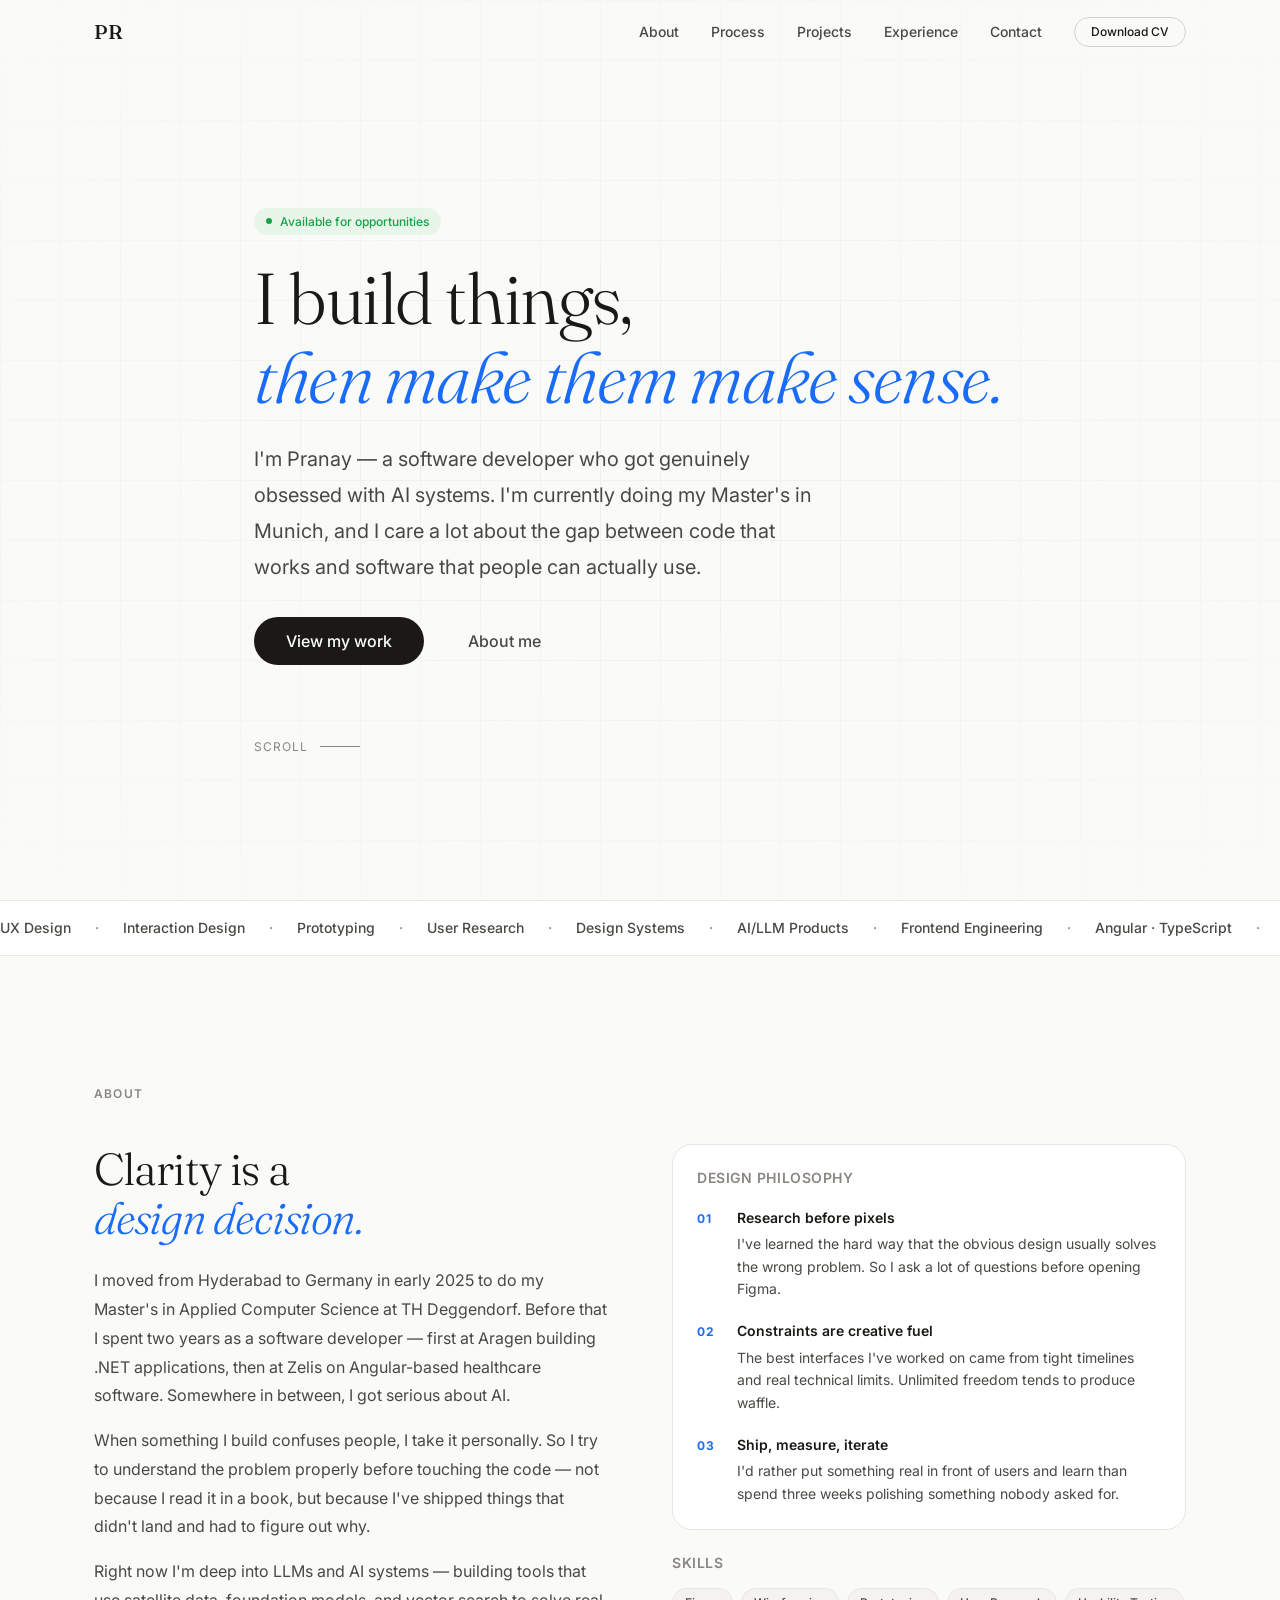
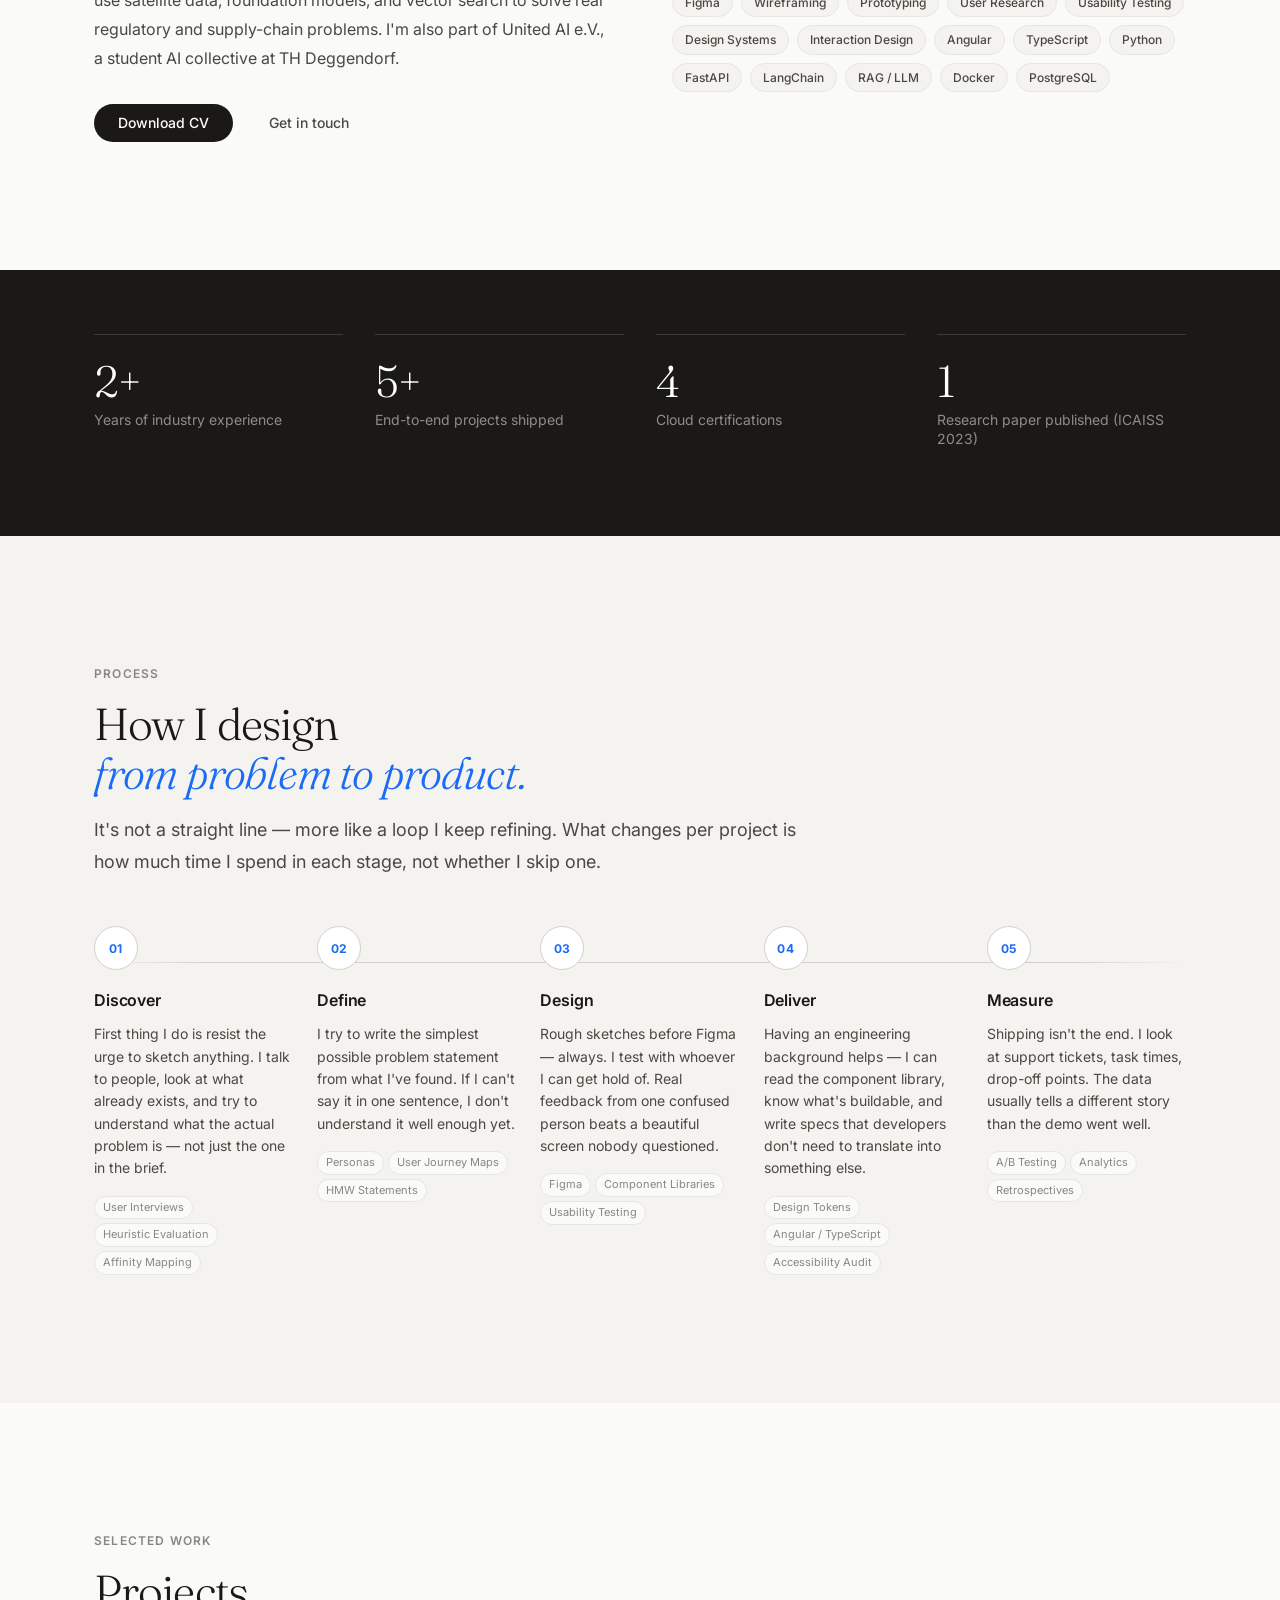
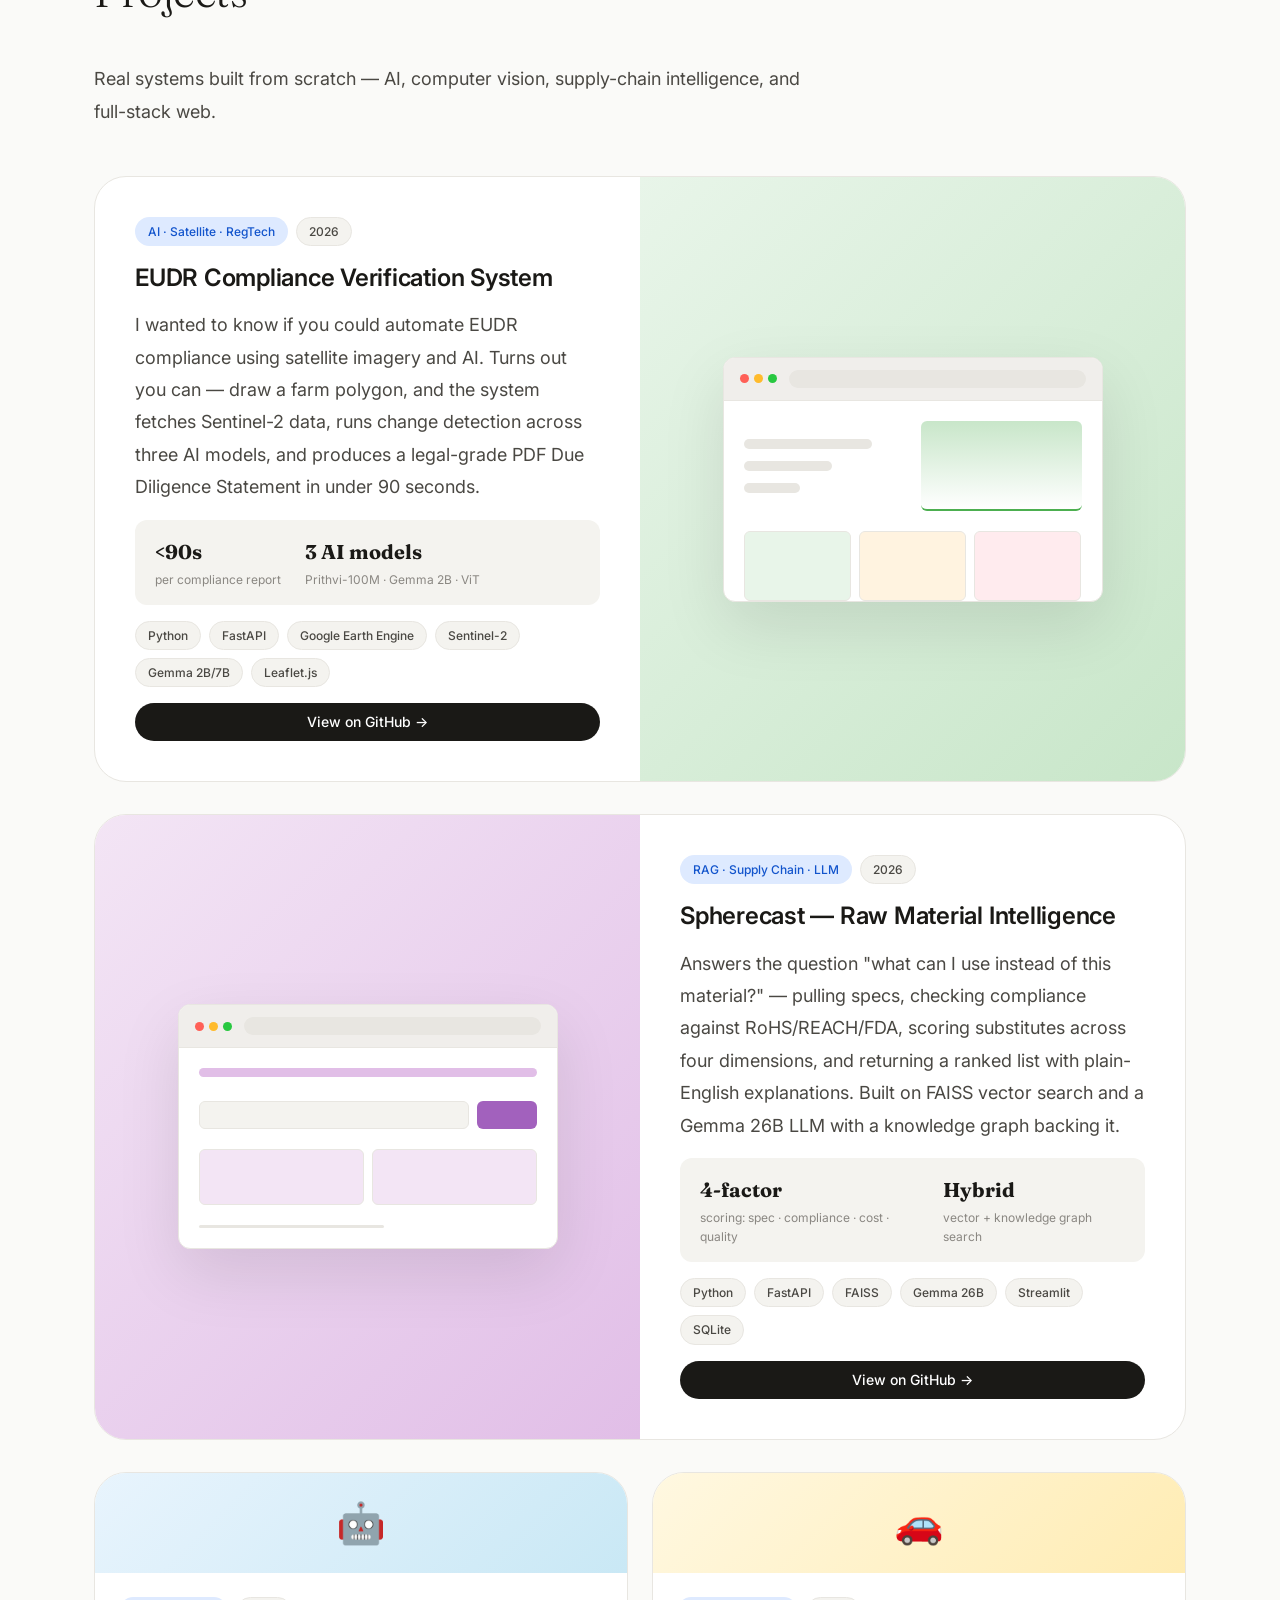
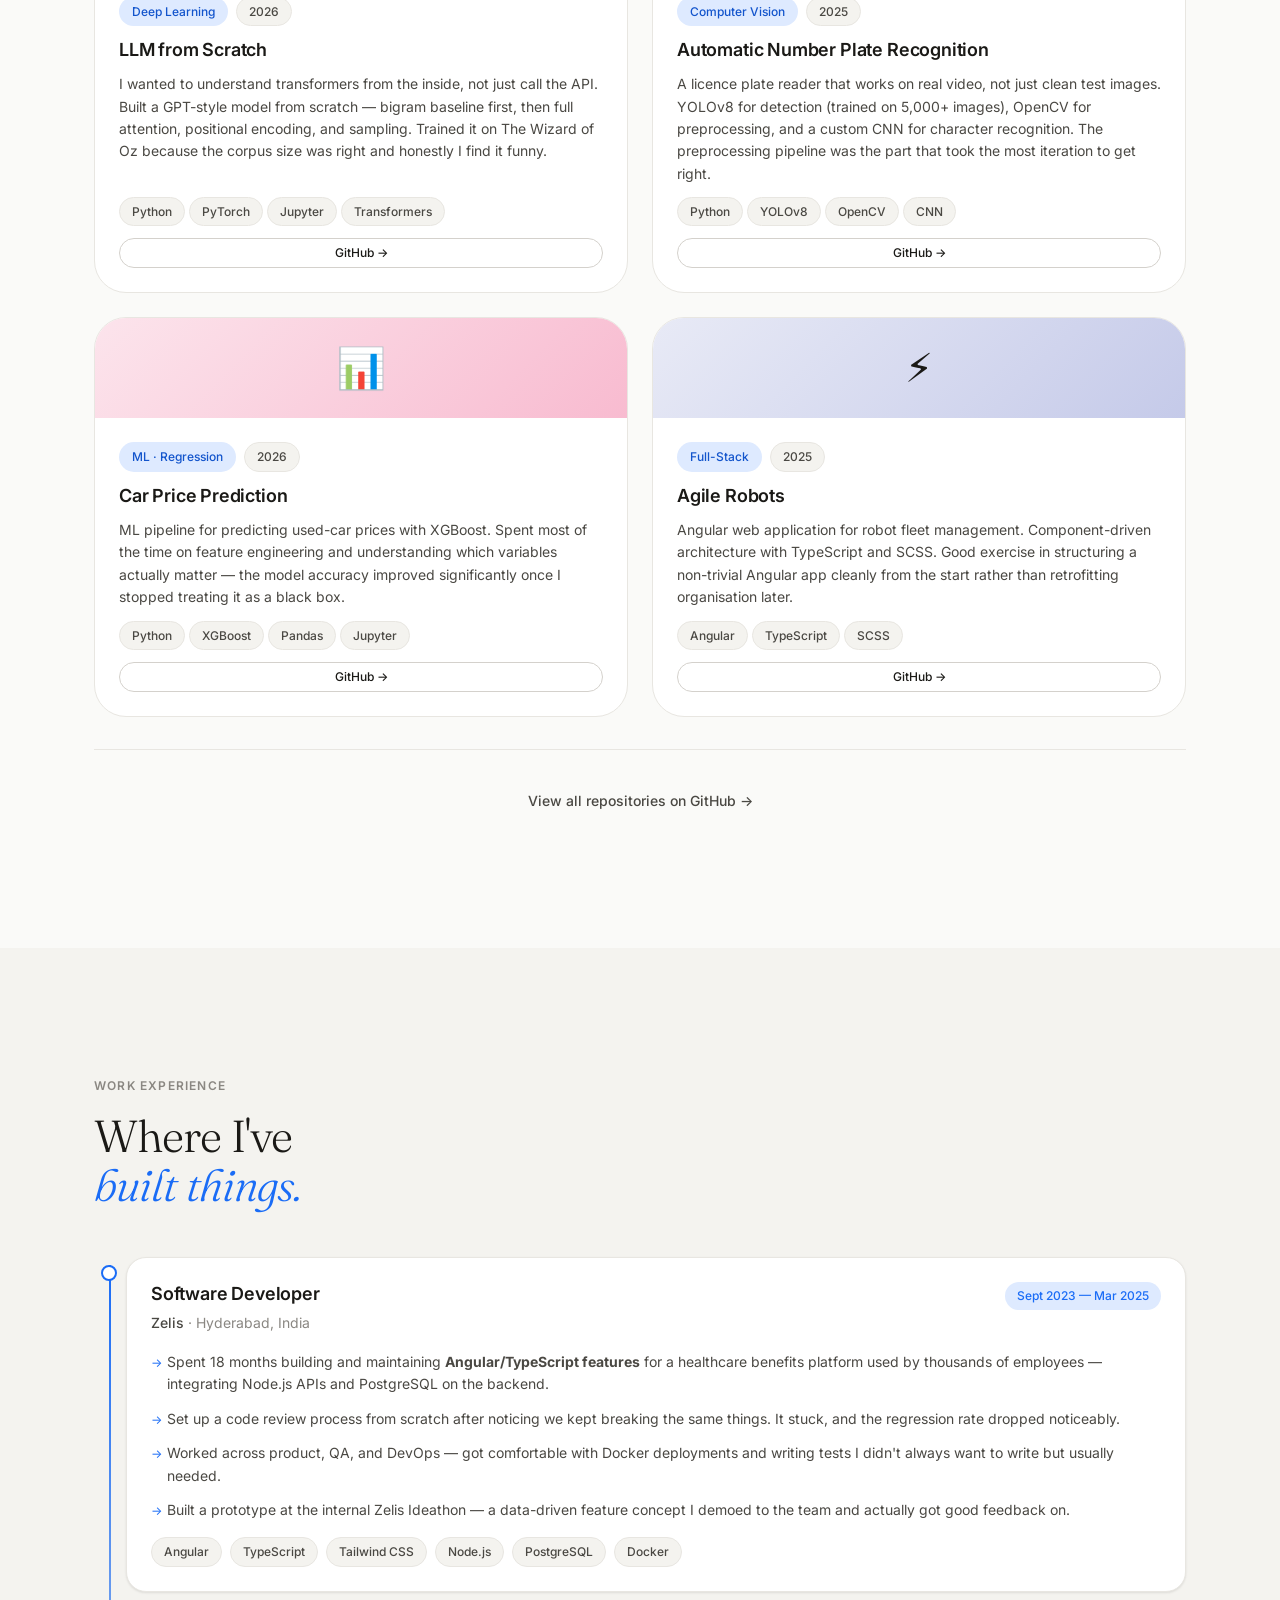
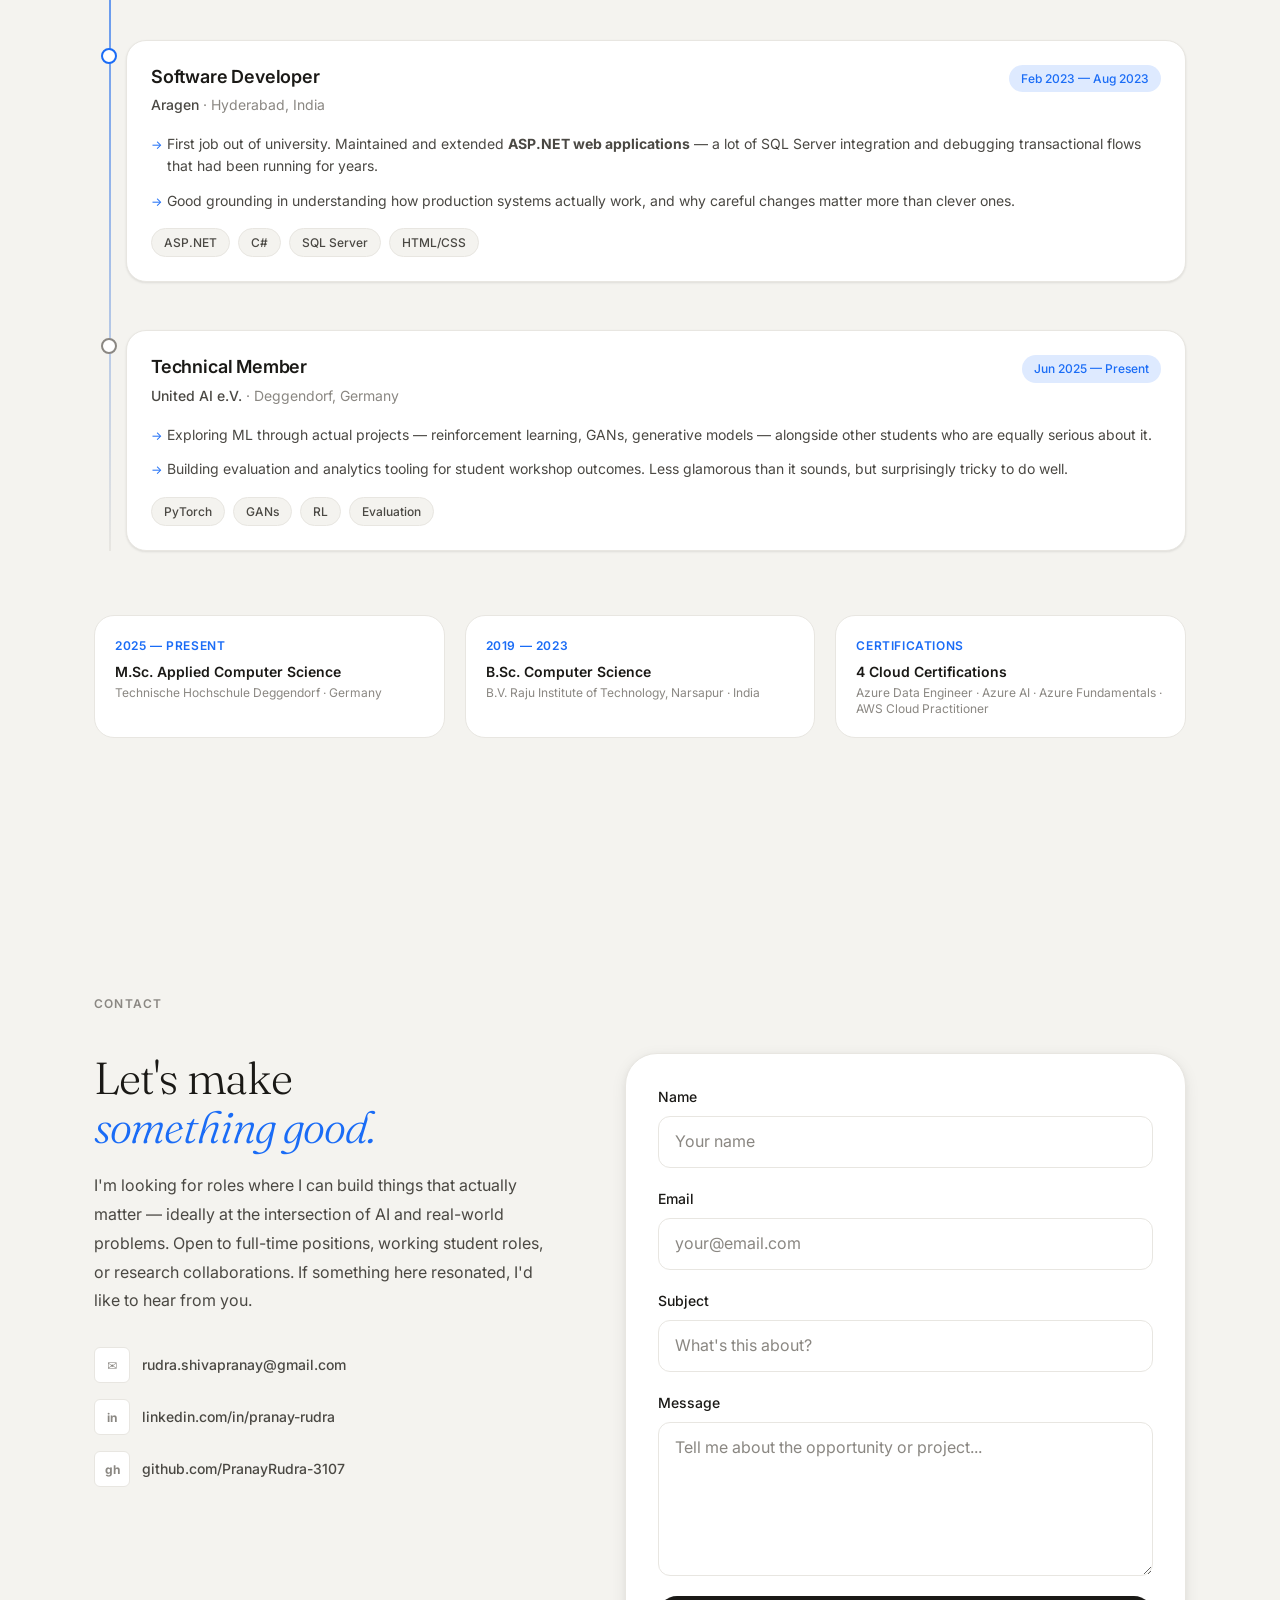
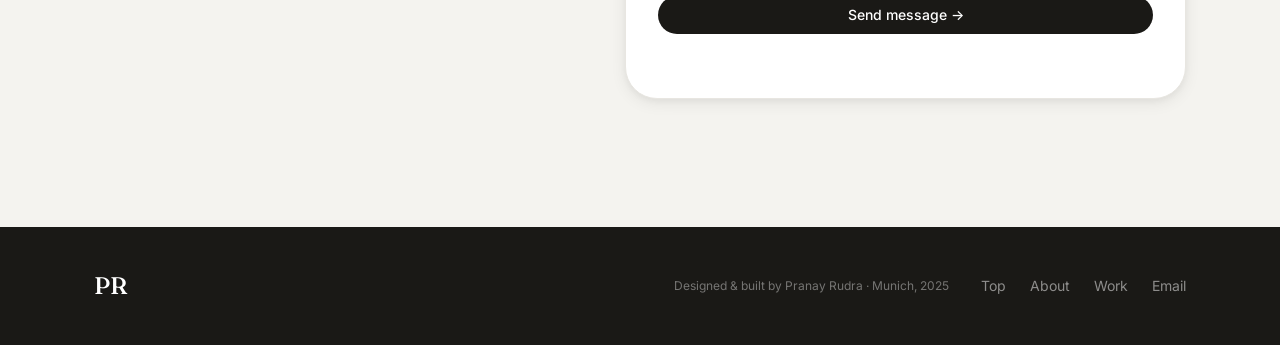
==== commit 87ac1357: "resume push" ====
--- a/index.html
+++ b/index.html
@@ -49,12 +49,13 @@
           <span class="badge">Available for opportunities</span>
         </div>
         <h1 class="hero__headline fade-up">
-          Designing systems<br />
-          <em>people actually use.</em>
+          I build things,<br />
+          <em>then make them make sense.</em>
         </h1>
         <p class="hero__sub fade-up">
-          I'm Pranay — a UX designer and software developer who bridges research,
-          interaction design, and engineering to build interfaces that feel effortless.
+          I'm Pranay — a software developer who got genuinely obsessed with AI systems.
+          I'm currently doing my Master's in Munich, and I care a lot about the gap between
+          code that works and software that people can actually use.
         </p>
         <div class="hero__cta fade-up">
           <a href="#projects" class="btn btn--primary btn--lg">View my work</a>
@@ -98,9 +99,9 @@
         <div class="about__grid">
           <div class="about__text fade-up">
             <h2 class="h2">Clarity is a<br /><em>design decision.</em></h2>
-            <p>I'm a Master's student in Applied Computer Science at TH Deggendorf, Munich, with 2+ years of industry experience building production software at Zelis and Aragen. My work sits at the intersection of thoughtful UX and solid engineering.</p>
-            <p>I approach every project with a researcher's curiosity and a developer's pragmatism — validating assumptions early, designing with real constraints in mind, and shipping things that actually hold up.</p>
-            <p>Outside work, I explore generative AI systems, build LLM tooling, and contribute to United AI e.V. — a student-led AI research collective.</p>
+            <p>I moved from Hyderabad to Germany in early 2025 to do my Master's in Applied Computer Science at TH Deggendorf. Before that I spent two years as a software developer — first at Aragen building .NET applications, then at Zelis on Angular-based healthcare software. Somewhere in between, I got serious about AI.</p>
+            <p>When something I build confuses people, I take it personally. So I try to understand the problem properly before touching the code — not because I read it in a book, but because I've shipped things that didn't land and had to figure out why.</p>
+            <p>Right now I'm deep into LLMs and AI systems — building tools that use satellite data, foundation models, and vector search to solve real regulatory and supply-chain problems. I'm also part of United AI e.V., a student AI collective at TH Deggendorf.</p>
             <div class="about__actions">
               <a href="assets/Shiva_Pranay_Rudra_Resume.pdf" download class="btn btn--primary">Download CV</a>
               <a href="#contact" class="btn btn--ghost">Get in touch</a>
@@ -114,21 +115,21 @@
                   <span class="philosophy-icon">01</span>
                   <div>
                     <strong>Research before pixels</strong>
-                    <p>I validate the problem before designing the solution. Every wireframe starts with a why.</p>
+                    <p>I've learned the hard way that the obvious design usually solves the wrong problem. So I ask a lot of questions before opening Figma.</p>
                   </div>
                 </li>
                 <li>
                   <span class="philosophy-icon">02</span>
                   <div>
                     <strong>Constraints are creative fuel</strong>
-                    <p>Technical limitations and business constraints produce better, more honest design decisions.</p>
+                    <p>The best interfaces I've worked on came from tight timelines and real technical limits. Unlimited freedom tends to produce waffle.</p>
                   </div>
                 </li>
                 <li>
                   <span class="philosophy-icon">03</span>
                   <div>
                     <strong>Ship, measure, iterate</strong>
-                    <p>Perfect design is the enemy of useful design. I favour fast feedback loops over long polish cycles.</p>
+                    <p>I'd rather put something real in front of users and learn than spend three weeks polishing something nobody asked for.</p>
                   </div>
                 </li>
               </ul>
@@ -175,8 +176,8 @@
             <span class="stat__label">Cloud certifications</span>
           </div>
           <div class="stat fade-up">
-            <span class="stat__num">2</span>
-            <span class="stat__label">Countries, 1 publication</span>
+            <span class="stat__num">1</span>
+            <span class="stat__label">Research paper published (ICAISS 2023)</span>
           </div>
         </div>
       </div>
@@ -187,13 +188,13 @@
       <div class="container">
         <div class="section-label fade-up">Process</div>
         <h2 class="h2 fade-up">How I design<br /><em>from problem to product.</em></h2>
-        <p class="section-sub fade-up">My process isn't linear — it's a structured loop that adapts to the project's complexity and the team's constraints.</p>
+        <p class="section-sub fade-up">It's not a straight line — more like a loop I keep refining. What changes per project is how much time I spend in each stage, not whether I skip one.</p>
         <div class="process__steps">
           <div class="process-step fade-up">
             <div class="process-step__num">01</div>
             <div class="process-step__body">
               <h3>Discover</h3>
-              <p>Stakeholder interviews, competitor analysis, existing data review. I frame the problem in terms of user jobs-to-be-done before any sketching happens.</p>
+              <p>First thing I do is resist the urge to sketch anything. I talk to people, look at what already exists, and try to understand what the actual problem is — not just the one in the brief.</p>
               <div class="process-step__tools">
                 <span>User Interviews</span>
                 <span>Heuristic Evaluation</span>
@@ -205,7 +206,7 @@
             <div class="process-step__num">02</div>
             <div class="process-step__body">
               <h3>Define</h3>
-              <p>Synthesise findings into a clear problem statement, personas, and measurable success criteria. This is the contract between design and the rest of the team.</p>
+              <p>I try to write the simplest possible problem statement from what I've found. If I can't say it in one sentence, I don't understand it well enough yet.</p>
               <div class="process-step__tools">
                 <span>Personas</span>
                 <span>User Journey Maps</span>
@@ -217,7 +218,7 @@
             <div class="process-step__num">03</div>
             <div class="process-step__body">
               <h3>Design</h3>
-              <p>Low-fi sketches to high-fi Figma prototypes, grounded in the design system. I test early and often — with real users when possible, with heuristics when not.</p>
+              <p>Rough sketches before Figma — always. I test with whoever I can get hold of. Real feedback from one confused person beats a beautiful screen nobody questioned.</p>
               <div class="process-step__tools">
                 <span>Figma</span>
                 <span>Component Libraries</span>
@@ -229,7 +230,7 @@
             <div class="process-step__num">04</div>
             <div class="process-step__body">
               <h3>Deliver</h3>
-              <p>Developer-ready specs, annotated components, and implementation support. My engineering background means I can close the gap between design intent and shipped product.</p>
+              <p>Having an engineering background helps — I can read the component library, know what's buildable, and write specs that developers don't need to translate into something else.</p>
               <div class="process-step__tools">
                 <span>Design Tokens</span>
                 <span>Angular / TypeScript</span>
@@ -241,7 +242,7 @@
             <div class="process-step__num">05</div>
             <div class="process-step__body">
               <h3>Measure</h3>
-              <p>Post-launch: task-completion rates, error rates, qualitative feedback, analytics. Data informs the next iteration rather than just validating the last one.</p>
+              <p>Shipping isn't the end. I look at support tickets, task times, drop-off points. The data usually tells a different story than the demo went well.</p>
               <div class="process-step__tools">
                 <span>A/B Testing</span>
                 <span>Analytics</span>
@@ -295,7 +296,7 @@
               <span class="tag">2026</span>
             </div>
             <h3 class="h3">EUDR Compliance Verification System</h3>
-            <p class="case-card__desc">Automated satellite-based deforestation detection that verifies EU Deforestation Regulation compliance. Submit a farm polygon → Sentinel-2 satellite data fetched → AI change detection runs → legally-structured PDF Due Diligence Statement generated in under 90 seconds.</p>
+            <p class="case-card__desc">I wanted to know if you could automate EUDR compliance using satellite imagery and AI. Turns out you can — draw a farm polygon, and the system fetches Sentinel-2 data, runs change detection across three AI models, and produces a legal-grade PDF Due Diligence Statement in under 90 seconds.</p>
             <div class="case-card__impact">
               <div class="impact-stat"><strong>&lt;90s</strong><span>per compliance report</span></div>
               <div class="impact-stat"><strong>3 AI models</strong><span>Prithvi-100M · Gemma 2B · ViT</span></div>
@@ -342,7 +343,7 @@
               <span class="tag">2026</span>
             </div>
             <h3 class="h3">Spherecast — Raw Material Intelligence</h3>
-            <p class="case-card__desc">Supply-chain intelligence API that identifies substitute components by analysing material specifications, compliance standards (RoHS/REACH/FDA), and pricing. Combines FAISS vector search with a knowledge graph and Gemma 26B LLM to return ranked substitutes with natural-language explanations.</p>
+            <p class="case-card__desc">Answers the question "what can I use instead of this material?" — pulling specs, checking compliance against RoHS/REACH/FDA, scoring substitutes across four dimensions, and returning a ranked list with plain-English explanations. Built on FAISS vector search and a Gemma 26B LLM with a knowledge graph backing it.</p>
             <div class="case-card__impact">
               <div class="impact-stat"><strong>4-factor</strong><span>scoring: spec · compliance · cost · quality</span></div>
               <div class="impact-stat"><strong>Hybrid</strong><span>vector + knowledge graph search</span></div>
@@ -372,7 +373,7 @@
                 <span class="tag">2026</span>
               </div>
               <h3>LLM from Scratch</h3>
-              <p>GPT-style transformer built from the ground up — bigram baseline through full attention mechanism, positional encoding, and sampling strategies. Trained on The Wizard of Oz corpus. Delivered stable text generation with optimised batching.</p>
+              <p>I wanted to understand transformers from the inside, not just call the API. Built a GPT-style model from scratch — bigram baseline first, then full attention, positional encoding, and sampling. Trained it on The Wizard of Oz because the corpus size was right and honestly I find it funny.</p>
               <div class="proj-card__tags">
                 <span class="tag">Python</span>
                 <span class="tag">PyTorch</span>
@@ -393,7 +394,7 @@
                 <span class="tag">2025</span>
               </div>
               <h3>Automatic Number Plate Recognition</h3>
-              <p>Real-time ANPR pipeline combining YOLOv8 (trained on 5,000+ images) for plate detection, OpenCV preprocessing (Gaussian blur, adaptive thresholding, morphological ops), and a custom CNN for character recognition. Works on both images and video streams.</p>
+              <p>A licence plate reader that works on real video, not just clean test images. YOLOv8 for detection (trained on 5,000+ images), OpenCV for preprocessing, and a custom CNN for character recognition. The preprocessing pipeline was the part that took the most iteration to get right.</p>
               <div class="proj-card__tags">
                 <span class="tag">Python</span>
                 <span class="tag">YOLOv8</span>
@@ -414,7 +415,7 @@
                 <span class="tag">2026</span>
               </div>
               <h3>Car Price Prediction</h3>
-              <p>Machine learning pipeline for predicting used-car market prices using XGBoost regression. Covers feature engineering, hyperparameter tuning, and model evaluation on a real-world dataset.</p>
+              <p>ML pipeline for predicting used-car prices with XGBoost. Spent most of the time on feature engineering and understanding which variables actually matter — the model accuracy improved significantly once I stopped treating it as a black box.</p>
               <div class="proj-card__tags">
                 <span class="tag">Python</span>
                 <span class="tag">XGBoost</span>
@@ -435,7 +436,7 @@
                 <span class="tag">2025</span>
               </div>
               <h3>Agile Robots</h3>
-              <p>Angular 20 web application for robot fleet management — built with TypeScript, SCSS, and Angular CLI. Component-driven architecture with Karma unit testing and a production-ready build pipeline.</p>
+              <p>Angular web application for robot fleet management. Component-driven architecture with TypeScript and SCSS. Good exercise in structuring a non-trivial Angular app cleanly from the start rather than retrofitting organisation later.</p>
               <div class="proj-card__tags">
                 <span class="tag">Angular</span>
                 <span class="tag">TypeScript</span>
@@ -473,10 +474,10 @@
                 <span class="timeline-item__period">Sept 2023 — Mar 2025</span>
               </div>
               <ul class="timeline-item__bullets">
-                <li>Built and improved web application features using <strong>Angular, TypeScript, and Tailwind CSS</strong>, integrating backend APIs with Node.js and PostgreSQL across multiple product areas.</li>
-                <li>Introduced a structured code review process adopted by the team — reduced regression rate and improved consistency across UI components.</li>
-                <li>Collaborated with cross-functional teams on testing and documentation; supported containerised deployments using Docker.</li>
-                <li>Contributed to the Zelis Ideathon — prototyped a data-driven feature concept using JavaScript, validating it through team demo sessions.</li>
+                <li>Spent 18 months building and maintaining <strong>Angular/TypeScript features</strong> for a healthcare benefits platform used by thousands of employees — integrating Node.js APIs and PostgreSQL on the backend.</li>
+                <li>Set up a code review process from scratch after noticing we kept breaking the same things. It stuck, and the regression rate dropped noticeably.</li>
+                <li>Worked across product, QA, and DevOps — got comfortable with Docker deployments and writing tests I didn't always want to write but usually needed.</li>
+                <li>Built a prototype at the internal Zelis Ideathon — a data-driven feature concept I demoed to the team and actually got good feedback on.</li>
               </ul>
               <div class="timeline-item__stack">
                 <span class="tag">Angular</span>
@@ -500,8 +501,8 @@
                 <span class="timeline-item__period">Feb 2023 — Aug 2023</span>
               </div>
               <ul class="timeline-item__bullets">
-                <li>Developed and maintained <strong>ASP.NET web applications</strong> — implemented new features, resolved transactional issues, and integrated SQL Server databases.</li>
-                <li>Participated in design and architecture discussions to improve application performance, usability, and overall functionality.</li>
+                <li>First job out of university. Maintained and extended <strong>ASP.NET web applications</strong> — a lot of SQL Server integration and debugging transactional flows that had been running for years.</li>
+                <li>Good grounding in understanding how production systems actually work, and why careful changes matter more than clever ones.</li>
               </ul>
               <div class="timeline-item__stack">
                 <span class="tag">ASP.NET</span>
@@ -523,8 +524,8 @@
                 <span class="timeline-item__period">Jun 2025 — Present</span>
               </div>
               <ul class="timeline-item__bullets">
-                <li>Building ML and deep-learning foundations through project-based learning — explored reinforcement learning, generative models, and GANs.</li>
-                <li>Developing AI-based evaluation and analytics tooling for student workshop outcomes at TH Deggendorf.</li>
+                <li>Exploring ML through actual projects — reinforcement learning, GANs, generative models — alongside other students who are equally serious about it.</li>
+                <li>Building evaluation and analytics tooling for student workshop outcomes. Less glamorous than it sounds, but surprisingly tricky to do well.</li>
               </ul>
               <div class="timeline-item__stack">
                 <span class="tag">PyTorch</span>
@@ -566,7 +567,7 @@
         <div class="contact__grid">
           <div class="contact__left fade-up">
             <h2 class="h2">Let's make<br /><em>something good.</em></h2>
-            <p>I'm open to full-time UX roles, internships, freelance projects, and research collaborations. If you think we could work well together, reach out.</p>
+            <p>I'm looking for roles where I can build things that actually matter — ideally at the intersection of AI and real-world problems. Open to full-time positions, working student roles, or research collaborations. If something here resonated, I'd like to hear from you.</p>
             <div class="contact__links">
               <a href="mailto:rudra.shivapranay@gmail.com" class="contact-link">
                 <span class="contact-link__icon">✉</span>
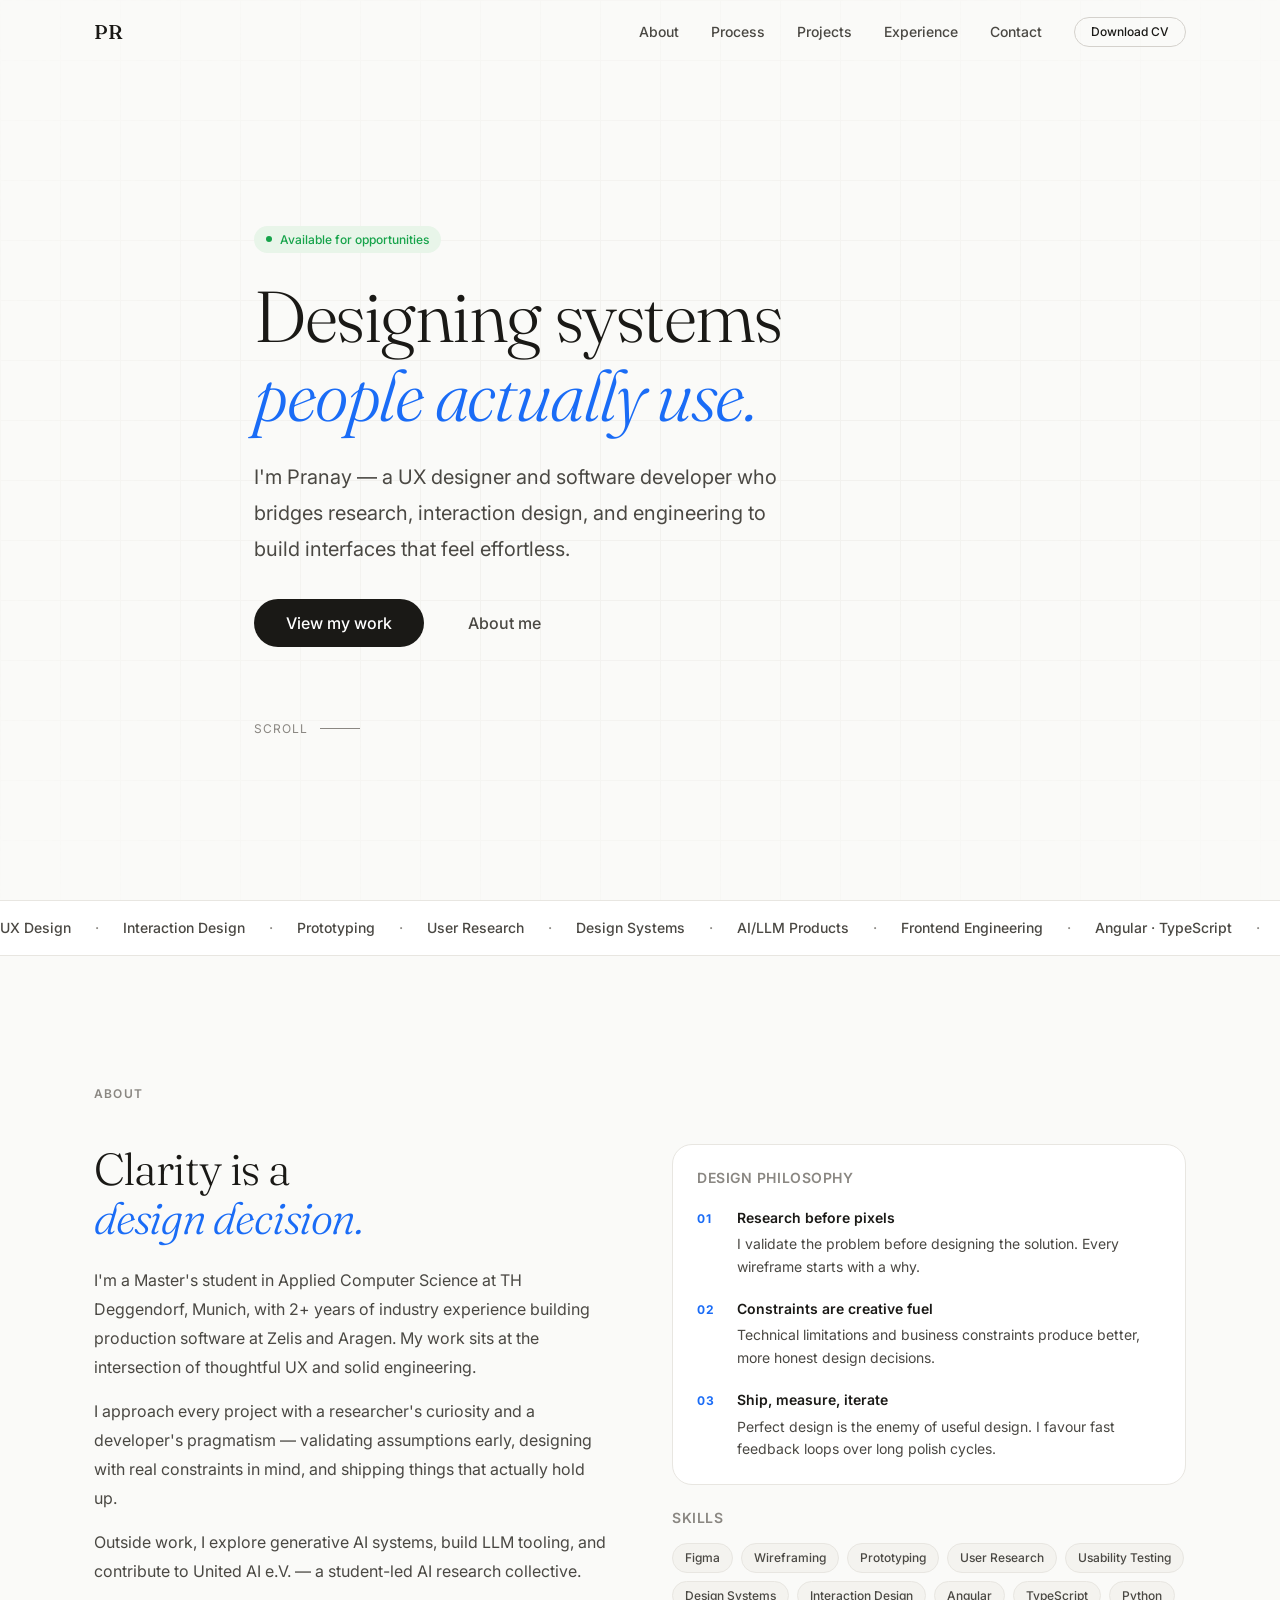
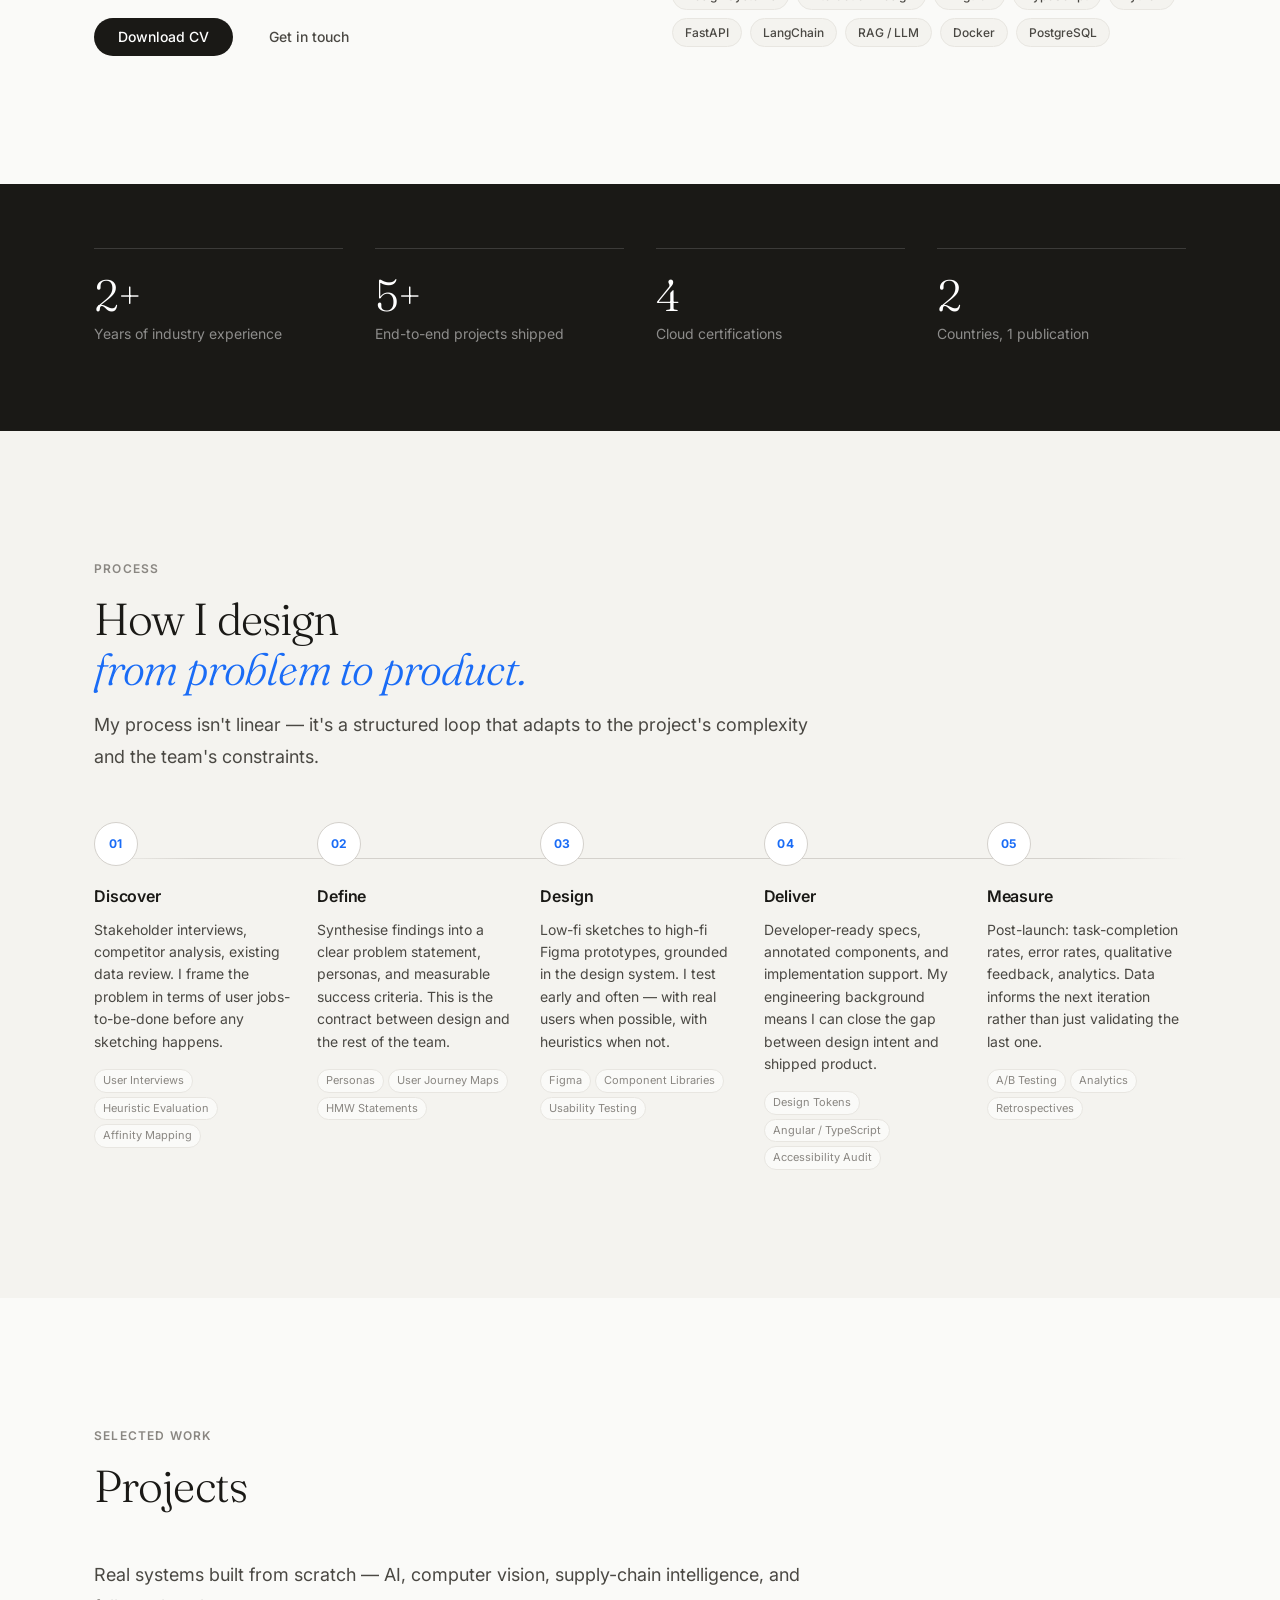
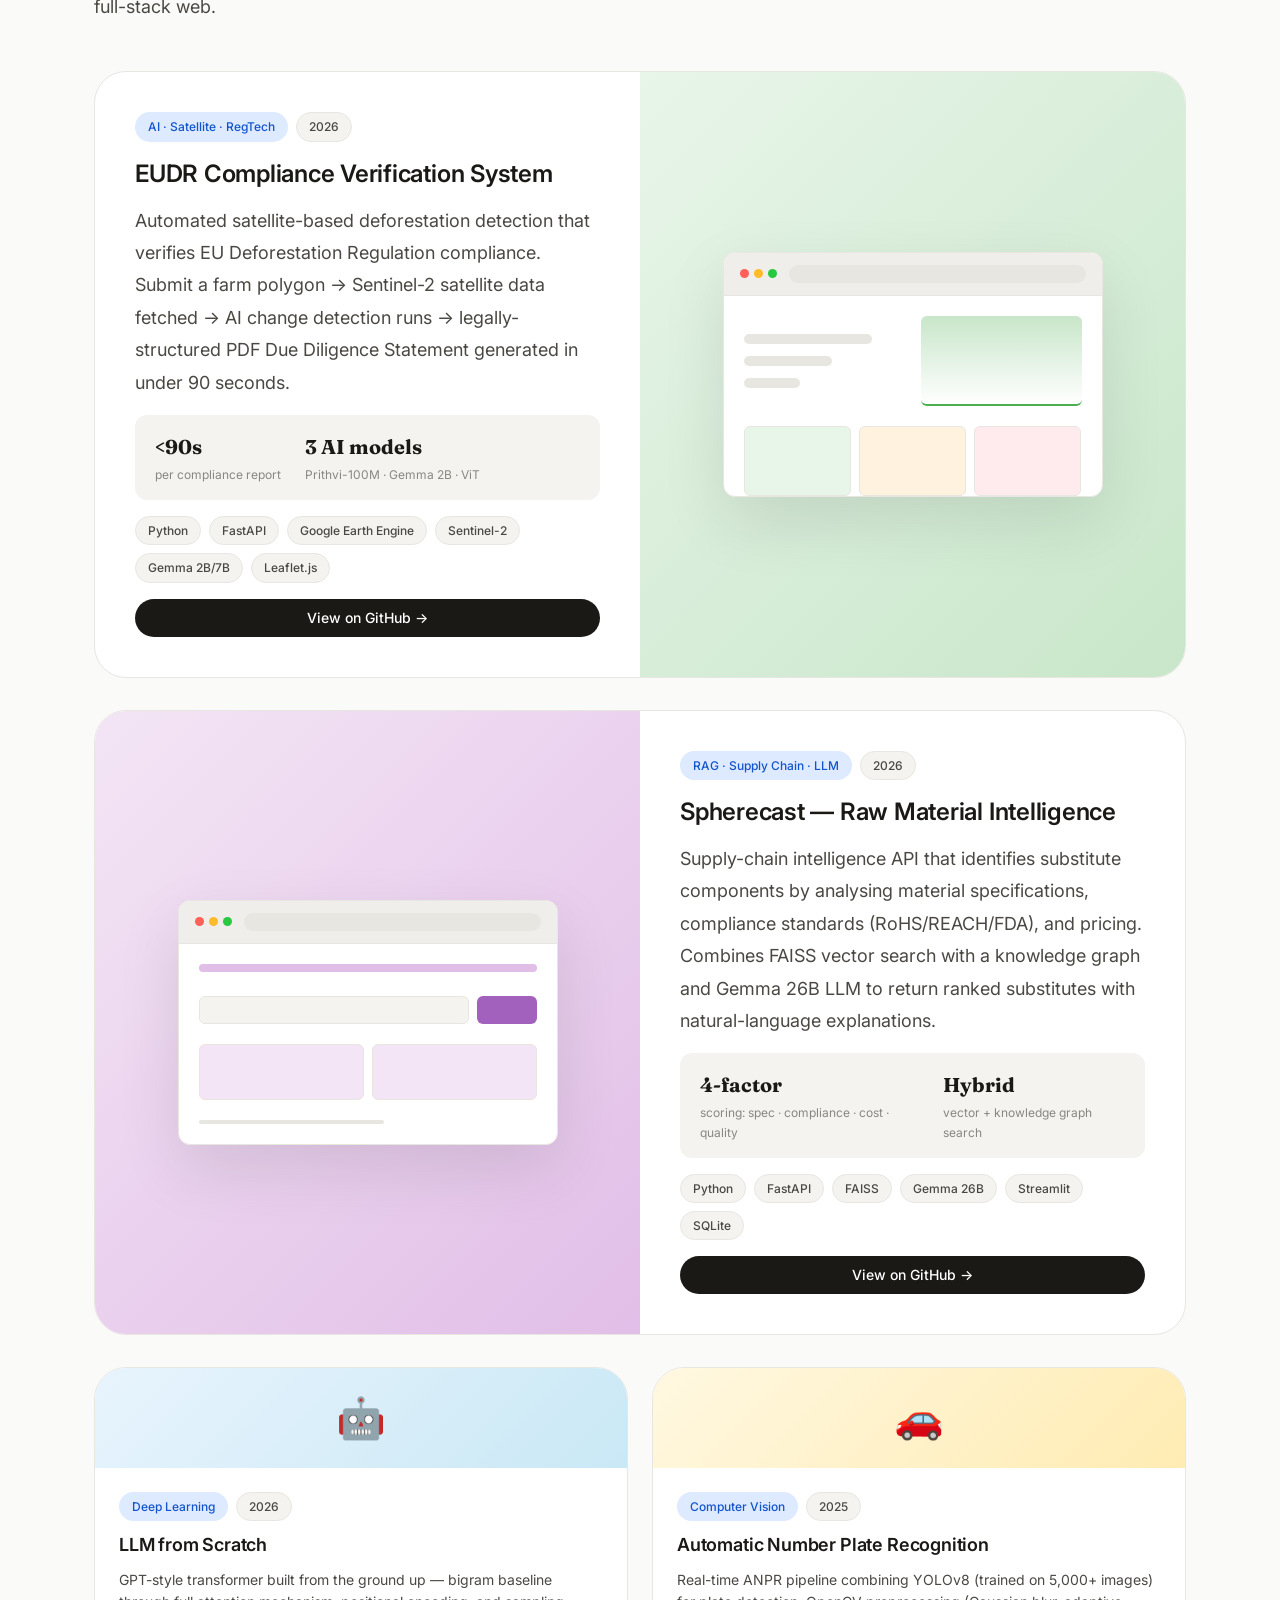
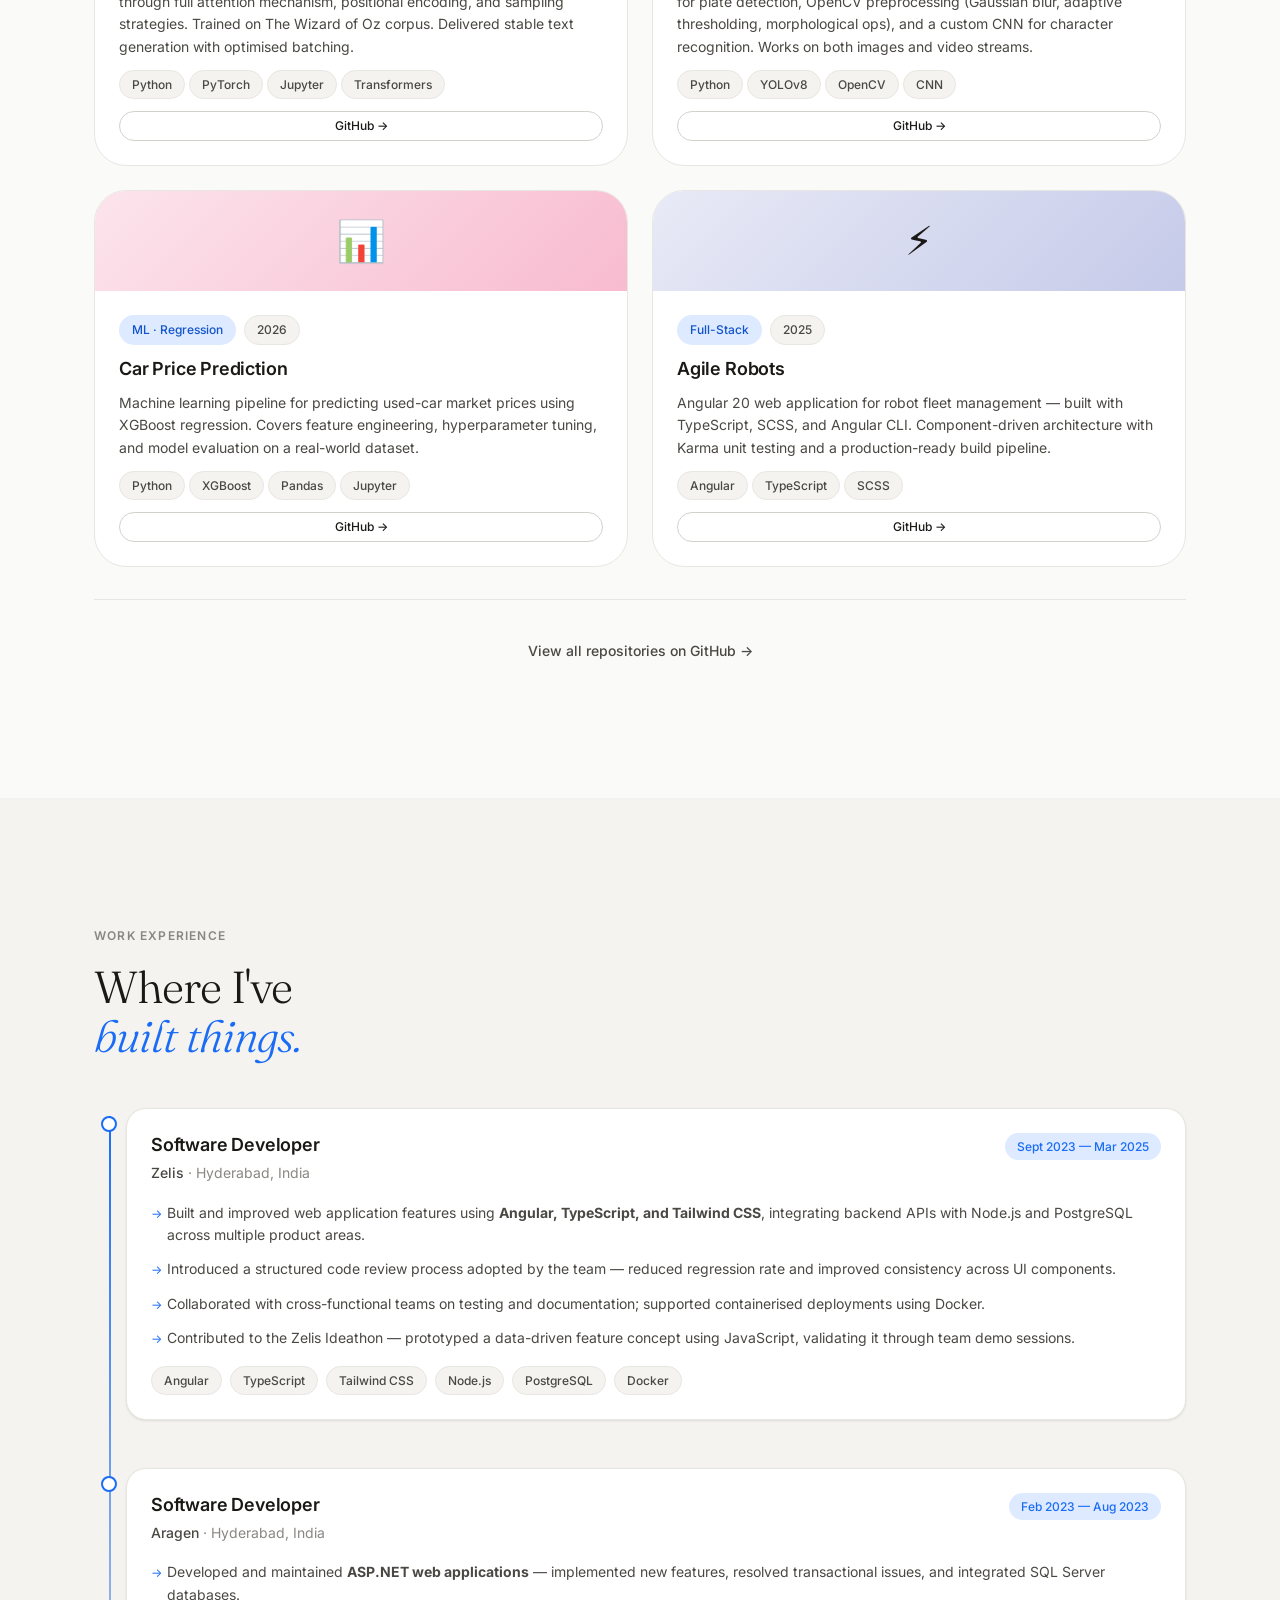
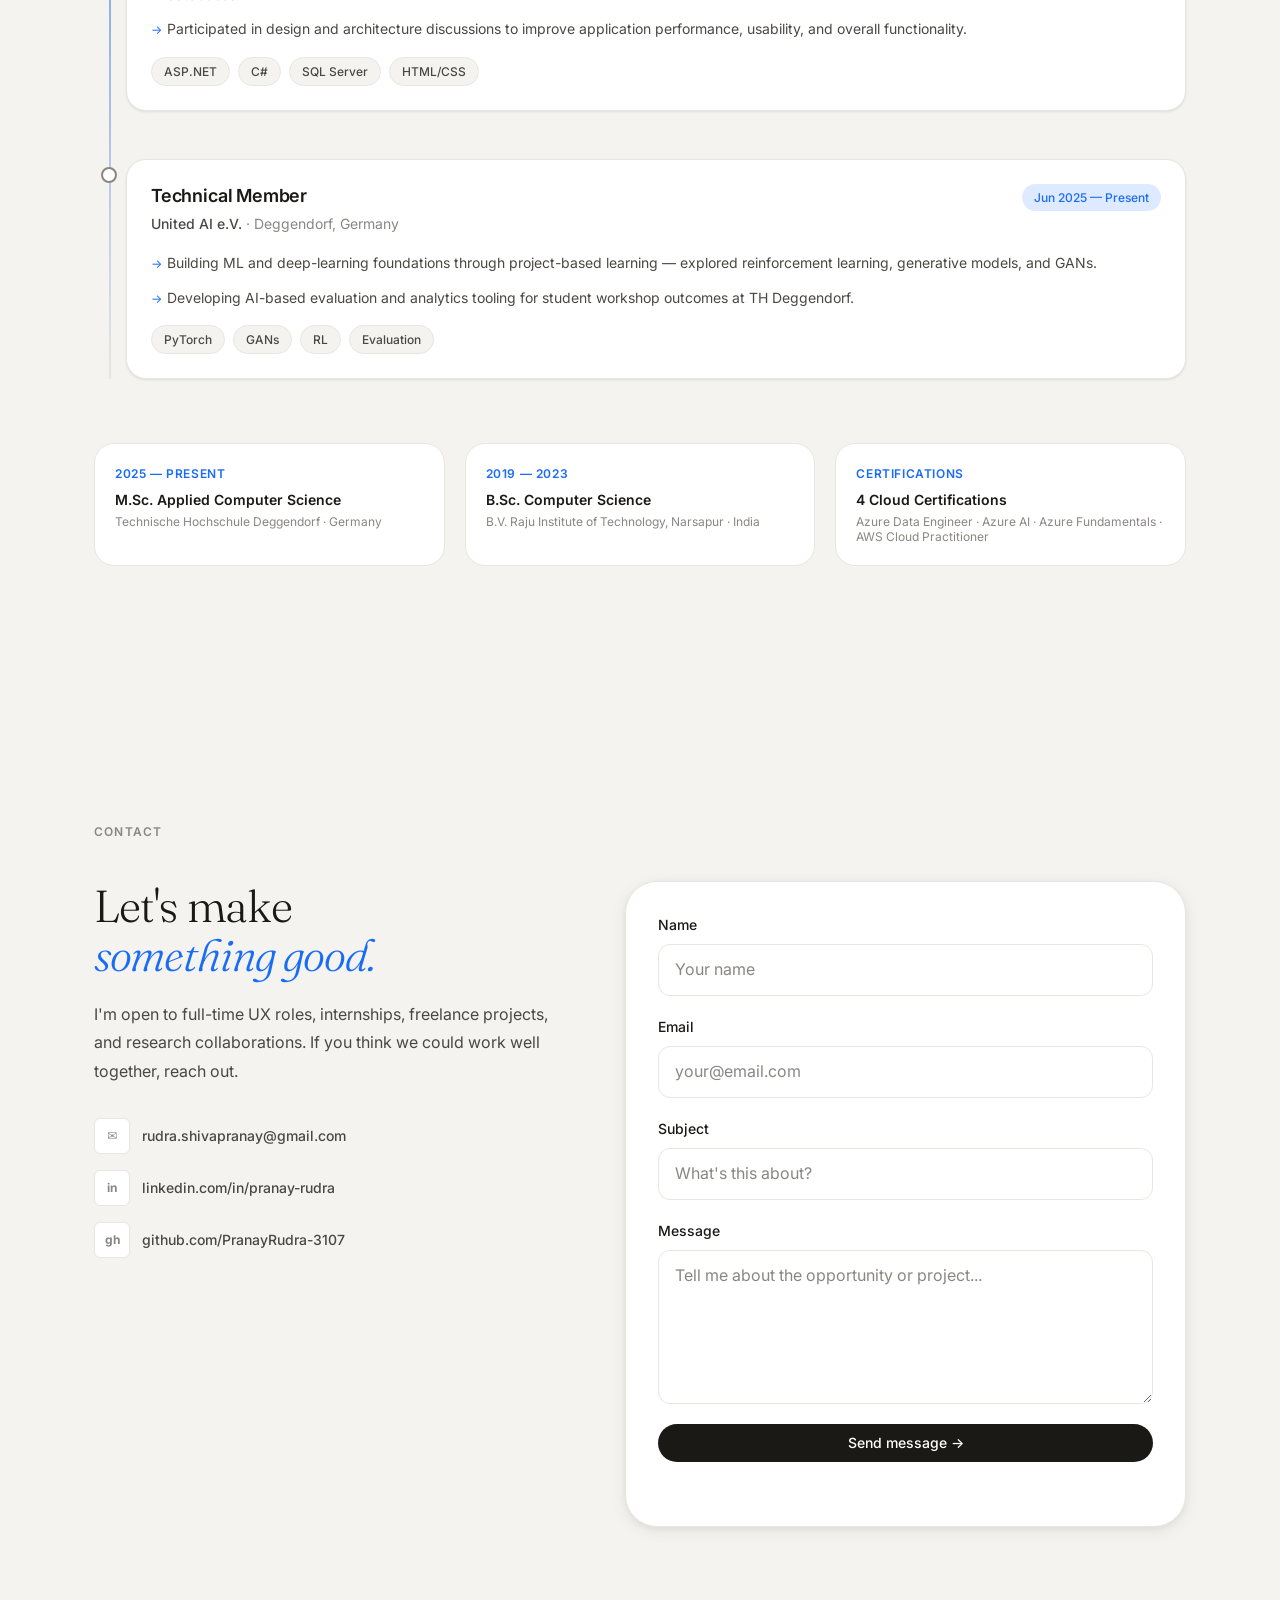
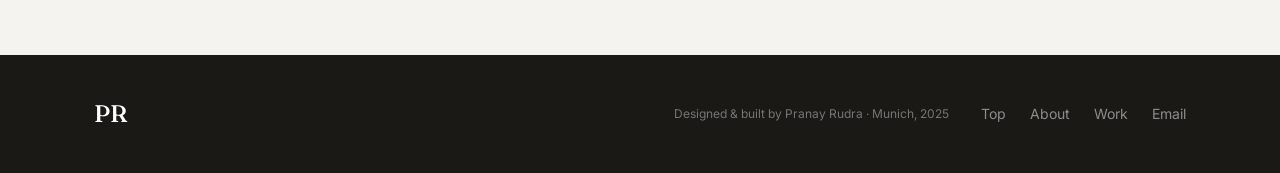
==== commit 9a4618b8: "revised changes" ====
--- a/index.html
+++ b/index.html
@@ -49,13 +49,12 @@
           <span class="badge">Available for opportunities</span>
         </div>
         <h1 class="hero__headline fade-up">
-          I build things,<br />
-          <em>then make them make sense.</em>
+          Designing systems<br />
+          <em>people actually use.</em>
         </h1>
         <p class="hero__sub fade-up">
-          I'm Pranay — a software developer who got genuinely obsessed with AI systems.
-          I'm currently doing my Master's in Munich, and I care a lot about the gap between
-          code that works and software that people can actually use.
+          I'm Pranay — a UX designer and software developer who bridges research,
+          interaction design, and engineering to build interfaces that feel effortless.
         </p>
         <div class="hero__cta fade-up">
           <a href="#projects" class="btn btn--primary btn--lg">View my work</a>
@@ -99,9 +98,9 @@
         <div class="about__grid">
           <div class="about__text fade-up">
             <h2 class="h2">Clarity is a<br /><em>design decision.</em></h2>
-            <p>I moved from Hyderabad to Germany in early 2025 to do my Master's in Applied Computer Science at TH Deggendorf. Before that I spent two years as a software developer — first at Aragen building .NET applications, then at Zelis on Angular-based healthcare software. Somewhere in between, I got serious about AI.</p>
-            <p>When something I build confuses people, I take it personally. So I try to understand the problem properly before touching the code — not because I read it in a book, but because I've shipped things that didn't land and had to figure out why.</p>
-            <p>Right now I'm deep into LLMs and AI systems — building tools that use satellite data, foundation models, and vector search to solve real regulatory and supply-chain problems. I'm also part of United AI e.V., a student AI collective at TH Deggendorf.</p>
+            <p>I'm a Master's student in Applied Computer Science at TH Deggendorf, Munich, with 2+ years of industry experience building production software at Zelis and Aragen. My work sits at the intersection of thoughtful UX and solid engineering.</p>
+            <p>I approach every project with a researcher's curiosity and a developer's pragmatism — validating assumptions early, designing with real constraints in mind, and shipping things that actually hold up.</p>
+            <p>Outside work, I explore generative AI systems, build LLM tooling, and contribute to United AI e.V. — a student-led AI research collective.</p>
             <div class="about__actions">
               <a href="assets/Shiva_Pranay_Rudra_Resume.pdf" download class="btn btn--primary">Download CV</a>
               <a href="#contact" class="btn btn--ghost">Get in touch</a>
@@ -115,21 +114,21 @@
                   <span class="philosophy-icon">01</span>
                   <div>
                     <strong>Research before pixels</strong>
-                    <p>I've learned the hard way that the obvious design usually solves the wrong problem. So I ask a lot of questions before opening Figma.</p>
+                    <p>I validate the problem before designing the solution. Every wireframe starts with a why.</p>
                   </div>
                 </li>
                 <li>
                   <span class="philosophy-icon">02</span>
                   <div>
                     <strong>Constraints are creative fuel</strong>
-                    <p>The best interfaces I've worked on came from tight timelines and real technical limits. Unlimited freedom tends to produce waffle.</p>
+                    <p>Technical limitations and business constraints produce better, more honest design decisions.</p>
                   </div>
                 </li>
                 <li>
                   <span class="philosophy-icon">03</span>
                   <div>
                     <strong>Ship, measure, iterate</strong>
-                    <p>I'd rather put something real in front of users and learn than spend three weeks polishing something nobody asked for.</p>
+                    <p>Perfect design is the enemy of useful design. I favour fast feedback loops over long polish cycles.</p>
                   </div>
                 </li>
               </ul>
@@ -176,8 +175,8 @@
             <span class="stat__label">Cloud certifications</span>
           </div>
           <div class="stat fade-up">
-            <span class="stat__num">1</span>
-            <span class="stat__label">Research paper published (ICAISS 2023)</span>
+            <span class="stat__num">2</span>
+            <span class="stat__label">Countries, 1 publication</span>
           </div>
         </div>
       </div>
@@ -188,13 +187,13 @@
       <div class="container">
         <div class="section-label fade-up">Process</div>
         <h2 class="h2 fade-up">How I design<br /><em>from problem to product.</em></h2>
-        <p class="section-sub fade-up">It's not a straight line — more like a loop I keep refining. What changes per project is how much time I spend in each stage, not whether I skip one.</p>
+        <p class="section-sub fade-up">My process isn't linear — it's a structured loop that adapts to the project's complexity and the team's constraints.</p>
         <div class="process__steps">
           <div class="process-step fade-up">
             <div class="process-step__num">01</div>
             <div class="process-step__body">
               <h3>Discover</h3>
-              <p>First thing I do is resist the urge to sketch anything. I talk to people, look at what already exists, and try to understand what the actual problem is — not just the one in the brief.</p>
+              <p>Stakeholder interviews, competitor analysis, existing data review. I frame the problem in terms of user jobs-to-be-done before any sketching happens.</p>
               <div class="process-step__tools">
                 <span>User Interviews</span>
                 <span>Heuristic Evaluation</span>
@@ -206,7 +205,7 @@
             <div class="process-step__num">02</div>
             <div class="process-step__body">
               <h3>Define</h3>
-              <p>I try to write the simplest possible problem statement from what I've found. If I can't say it in one sentence, I don't understand it well enough yet.</p>
+              <p>Synthesise findings into a clear problem statement, personas, and measurable success criteria. This is the contract between design and the rest of the team.</p>
               <div class="process-step__tools">
                 <span>Personas</span>
                 <span>User Journey Maps</span>
@@ -218,7 +217,7 @@
             <div class="process-step__num">03</div>
             <div class="process-step__body">
               <h3>Design</h3>
-              <p>Rough sketches before Figma — always. I test with whoever I can get hold of. Real feedback from one confused person beats a beautiful screen nobody questioned.</p>
+              <p>Low-fi sketches to high-fi Figma prototypes, grounded in the design system. I test early and often — with real users when possible, with heuristics when not.</p>
               <div class="process-step__tools">
                 <span>Figma</span>
                 <span>Component Libraries</span>
@@ -230,7 +229,7 @@
             <div class="process-step__num">04</div>
             <div class="process-step__body">
               <h3>Deliver</h3>
-              <p>Having an engineering background helps — I can read the component library, know what's buildable, and write specs that developers don't need to translate into something else.</p>
+              <p>Developer-ready specs, annotated components, and implementation support. My engineering background means I can close the gap between design intent and shipped product.</p>
               <div class="process-step__tools">
                 <span>Design Tokens</span>
                 <span>Angular / TypeScript</span>
@@ -242,7 +241,7 @@
             <div class="process-step__num">05</div>
             <div class="process-step__body">
               <h3>Measure</h3>
-              <p>Shipping isn't the end. I look at support tickets, task times, drop-off points. The data usually tells a different story than the demo went well.</p>
+              <p>Post-launch: task-completion rates, error rates, qualitative feedback, analytics. Data informs the next iteration rather than just validating the last one.</p>
               <div class="process-step__tools">
                 <span>A/B Testing</span>
                 <span>Analytics</span>
@@ -296,7 +295,7 @@
               <span class="tag">2026</span>
             </div>
             <h3 class="h3">EUDR Compliance Verification System</h3>
-            <p class="case-card__desc">I wanted to know if you could automate EUDR compliance using satellite imagery and AI. Turns out you can — draw a farm polygon, and the system fetches Sentinel-2 data, runs change detection across three AI models, and produces a legal-grade PDF Due Diligence Statement in under 90 seconds.</p>
+            <p class="case-card__desc">Automated satellite-based deforestation detection that verifies EU Deforestation Regulation compliance. Submit a farm polygon → Sentinel-2 satellite data fetched → AI change detection runs → legally-structured PDF Due Diligence Statement generated in under 90 seconds.</p>
             <div class="case-card__impact">
               <div class="impact-stat"><strong>&lt;90s</strong><span>per compliance report</span></div>
               <div class="impact-stat"><strong>3 AI models</strong><span>Prithvi-100M · Gemma 2B · ViT</span></div>
@@ -343,7 +342,7 @@
               <span class="tag">2026</span>
             </div>
             <h3 class="h3">Spherecast — Raw Material Intelligence</h3>
-            <p class="case-card__desc">Answers the question "what can I use instead of this material?" — pulling specs, checking compliance against RoHS/REACH/FDA, scoring substitutes across four dimensions, and returning a ranked list with plain-English explanations. Built on FAISS vector search and a Gemma 26B LLM with a knowledge graph backing it.</p>
+            <p class="case-card__desc">Supply-chain intelligence API that identifies substitute components by analysing material specifications, compliance standards (RoHS/REACH/FDA), and pricing. Combines FAISS vector search with a knowledge graph and Gemma 26B LLM to return ranked substitutes with natural-language explanations.</p>
             <div class="case-card__impact">
               <div class="impact-stat"><strong>4-factor</strong><span>scoring: spec · compliance · cost · quality</span></div>
               <div class="impact-stat"><strong>Hybrid</strong><span>vector + knowledge graph search</span></div>
@@ -373,7 +372,7 @@
                 <span class="tag">2026</span>
               </div>
               <h3>LLM from Scratch</h3>
-              <p>I wanted to understand transformers from the inside, not just call the API. Built a GPT-style model from scratch — bigram baseline first, then full attention, positional encoding, and sampling. Trained it on The Wizard of Oz because the corpus size was right and honestly I find it funny.</p>
+              <p>GPT-style transformer built from the ground up — bigram baseline through full attention mechanism, positional encoding, and sampling strategies. Trained on The Wizard of Oz corpus. Delivered stable text generation with optimised batching.</p>
               <div class="proj-card__tags">
                 <span class="tag">Python</span>
                 <span class="tag">PyTorch</span>
@@ -394,7 +393,7 @@
                 <span class="tag">2025</span>
               </div>
               <h3>Automatic Number Plate Recognition</h3>
-              <p>A licence plate reader that works on real video, not just clean test images. YOLOv8 for detection (trained on 5,000+ images), OpenCV for preprocessing, and a custom CNN for character recognition. The preprocessing pipeline was the part that took the most iteration to get right.</p>
+              <p>Real-time ANPR pipeline combining YOLOv8 (trained on 5,000+ images) for plate detection, OpenCV preprocessing (Gaussian blur, adaptive thresholding, morphological ops), and a custom CNN for character recognition. Works on both images and video streams.</p>
               <div class="proj-card__tags">
                 <span class="tag">Python</span>
                 <span class="tag">YOLOv8</span>
@@ -415,7 +414,7 @@
                 <span class="tag">2026</span>
               </div>
               <h3>Car Price Prediction</h3>
-              <p>ML pipeline for predicting used-car prices with XGBoost. Spent most of the time on feature engineering and understanding which variables actually matter — the model accuracy improved significantly once I stopped treating it as a black box.</p>
+              <p>Machine learning pipeline for predicting used-car market prices using XGBoost regression. Covers feature engineering, hyperparameter tuning, and model evaluation on a real-world dataset.</p>
               <div class="proj-card__tags">
                 <span class="tag">Python</span>
                 <span class="tag">XGBoost</span>
@@ -436,7 +435,7 @@
                 <span class="tag">2025</span>
               </div>
               <h3>Agile Robots</h3>
-              <p>Angular web application for robot fleet management. Component-driven architecture with TypeScript and SCSS. Good exercise in structuring a non-trivial Angular app cleanly from the start rather than retrofitting organisation later.</p>
+              <p>Angular 20 web application for robot fleet management — built with TypeScript, SCSS, and Angular CLI. Component-driven architecture with Karma unit testing and a production-ready build pipeline.</p>
               <div class="proj-card__tags">
                 <span class="tag">Angular</span>
                 <span class="tag">TypeScript</span>
@@ -474,10 +473,10 @@
                 <span class="timeline-item__period">Sept 2023 — Mar 2025</span>
               </div>
               <ul class="timeline-item__bullets">
-                <li>Spent 18 months building and maintaining <strong>Angular/TypeScript features</strong> for a healthcare benefits platform used by thousands of employees — integrating Node.js APIs and PostgreSQL on the backend.</li>
-                <li>Set up a code review process from scratch after noticing we kept breaking the same things. It stuck, and the regression rate dropped noticeably.</li>
-                <li>Worked across product, QA, and DevOps — got comfortable with Docker deployments and writing tests I didn't always want to write but usually needed.</li>
-                <li>Built a prototype at the internal Zelis Ideathon — a data-driven feature concept I demoed to the team and actually got good feedback on.</li>
+                <li>Built and improved web application features using <strong>Angular, TypeScript, and Tailwind CSS</strong>, integrating backend APIs with Node.js and PostgreSQL across multiple product areas.</li>
+                <li>Introduced a structured code review process adopted by the team — reduced regression rate and improved consistency across UI components.</li>
+                <li>Collaborated with cross-functional teams on testing and documentation; supported containerised deployments using Docker.</li>
+                <li>Contributed to the Zelis Ideathon — prototyped a data-driven feature concept using JavaScript, validating it through team demo sessions.</li>
               </ul>
               <div class="timeline-item__stack">
                 <span class="tag">Angular</span>
@@ -501,8 +500,8 @@
                 <span class="timeline-item__period">Feb 2023 — Aug 2023</span>
               </div>
               <ul class="timeline-item__bullets">
-                <li>First job out of university. Maintained and extended <strong>ASP.NET web applications</strong> — a lot of SQL Server integration and debugging transactional flows that had been running for years.</li>
-                <li>Good grounding in understanding how production systems actually work, and why careful changes matter more than clever ones.</li>
+                <li>Developed and maintained <strong>ASP.NET web applications</strong> — implemented new features, resolved transactional issues, and integrated SQL Server databases.</li>
+                <li>Participated in design and architecture discussions to improve application performance, usability, and overall functionality.</li>
               </ul>
               <div class="timeline-item__stack">
                 <span class="tag">ASP.NET</span>
@@ -524,8 +523,8 @@
                 <span class="timeline-item__period">Jun 2025 — Present</span>
               </div>
               <ul class="timeline-item__bullets">
-                <li>Exploring ML through actual projects — reinforcement learning, GANs, generative models — alongside other students who are equally serious about it.</li>
-                <li>Building evaluation and analytics tooling for student workshop outcomes. Less glamorous than it sounds, but surprisingly tricky to do well.</li>
+                <li>Building ML and deep-learning foundations through project-based learning — explored reinforcement learning, generative models, and GANs.</li>
+                <li>Developing AI-based evaluation and analytics tooling for student workshop outcomes at TH Deggendorf.</li>
               </ul>
               <div class="timeline-item__stack">
                 <span class="tag">PyTorch</span>
@@ -567,7 +566,7 @@
         <div class="contact__grid">
           <div class="contact__left fade-up">
             <h2 class="h2">Let's make<br /><em>something good.</em></h2>
-            <p>I'm looking for roles where I can build things that actually matter — ideally at the intersection of AI and real-world problems. Open to full-time positions, working student roles, or research collaborations. If something here resonated, I'd like to hear from you.</p>
+            <p>I'm open to full-time UX roles, internships, freelance projects, and research collaborations. If you think we could work well together, reach out.</p>
             <div class="contact__links">
               <a href="mailto:rudra.shivapranay@gmail.com" class="contact-link">
                 <span class="contact-link__icon">✉</span>
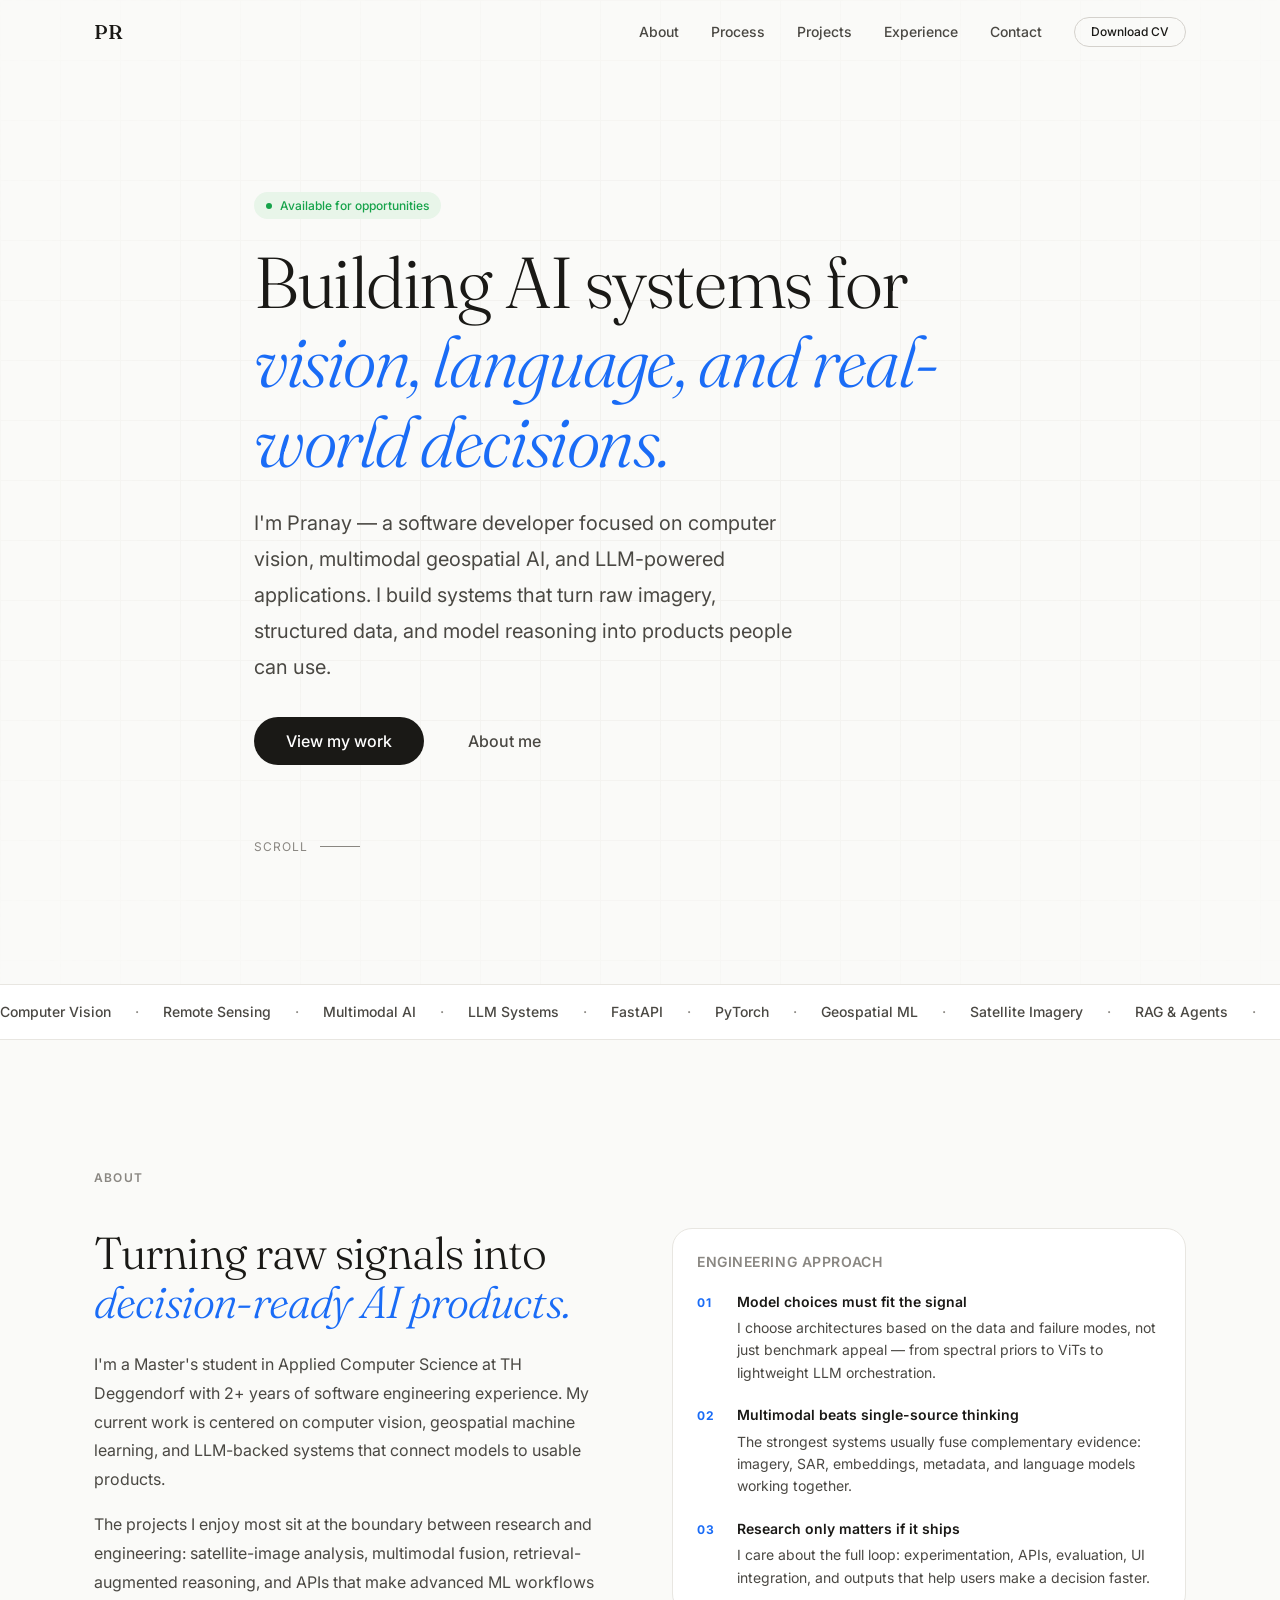
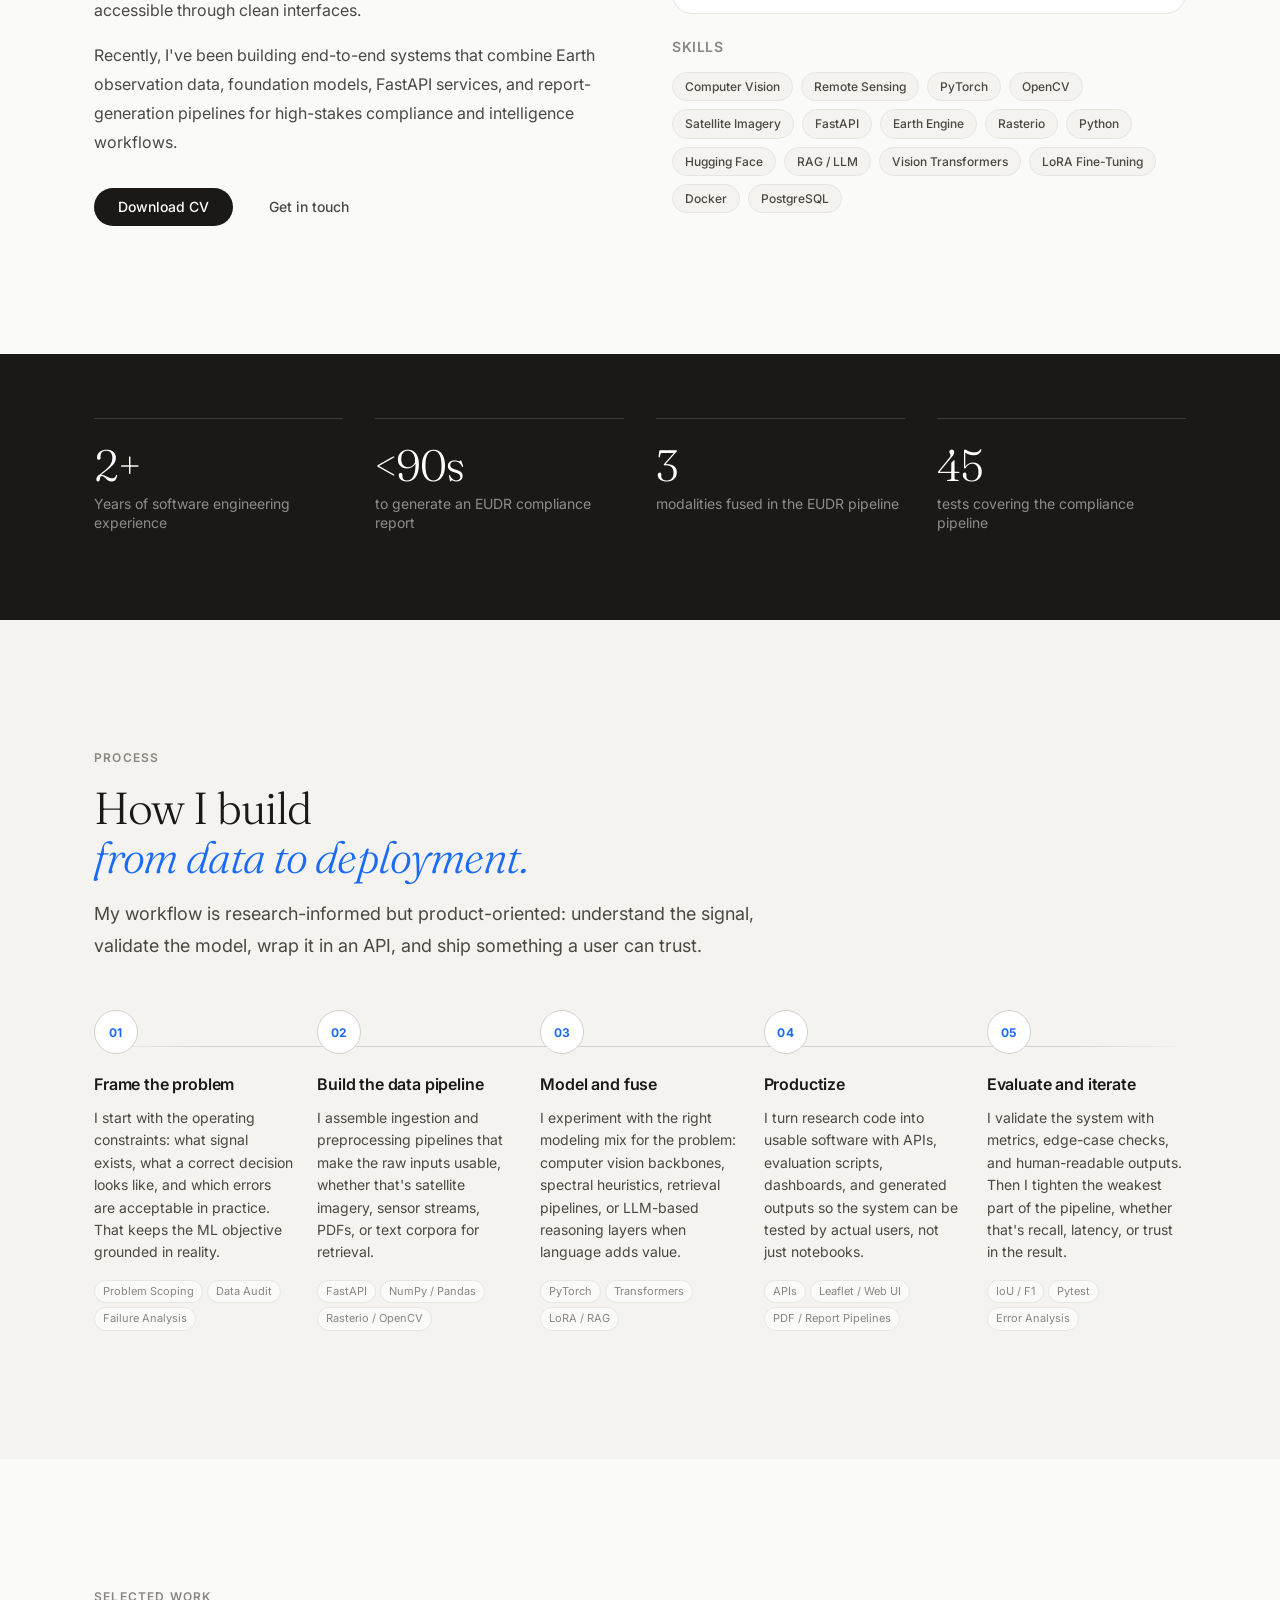
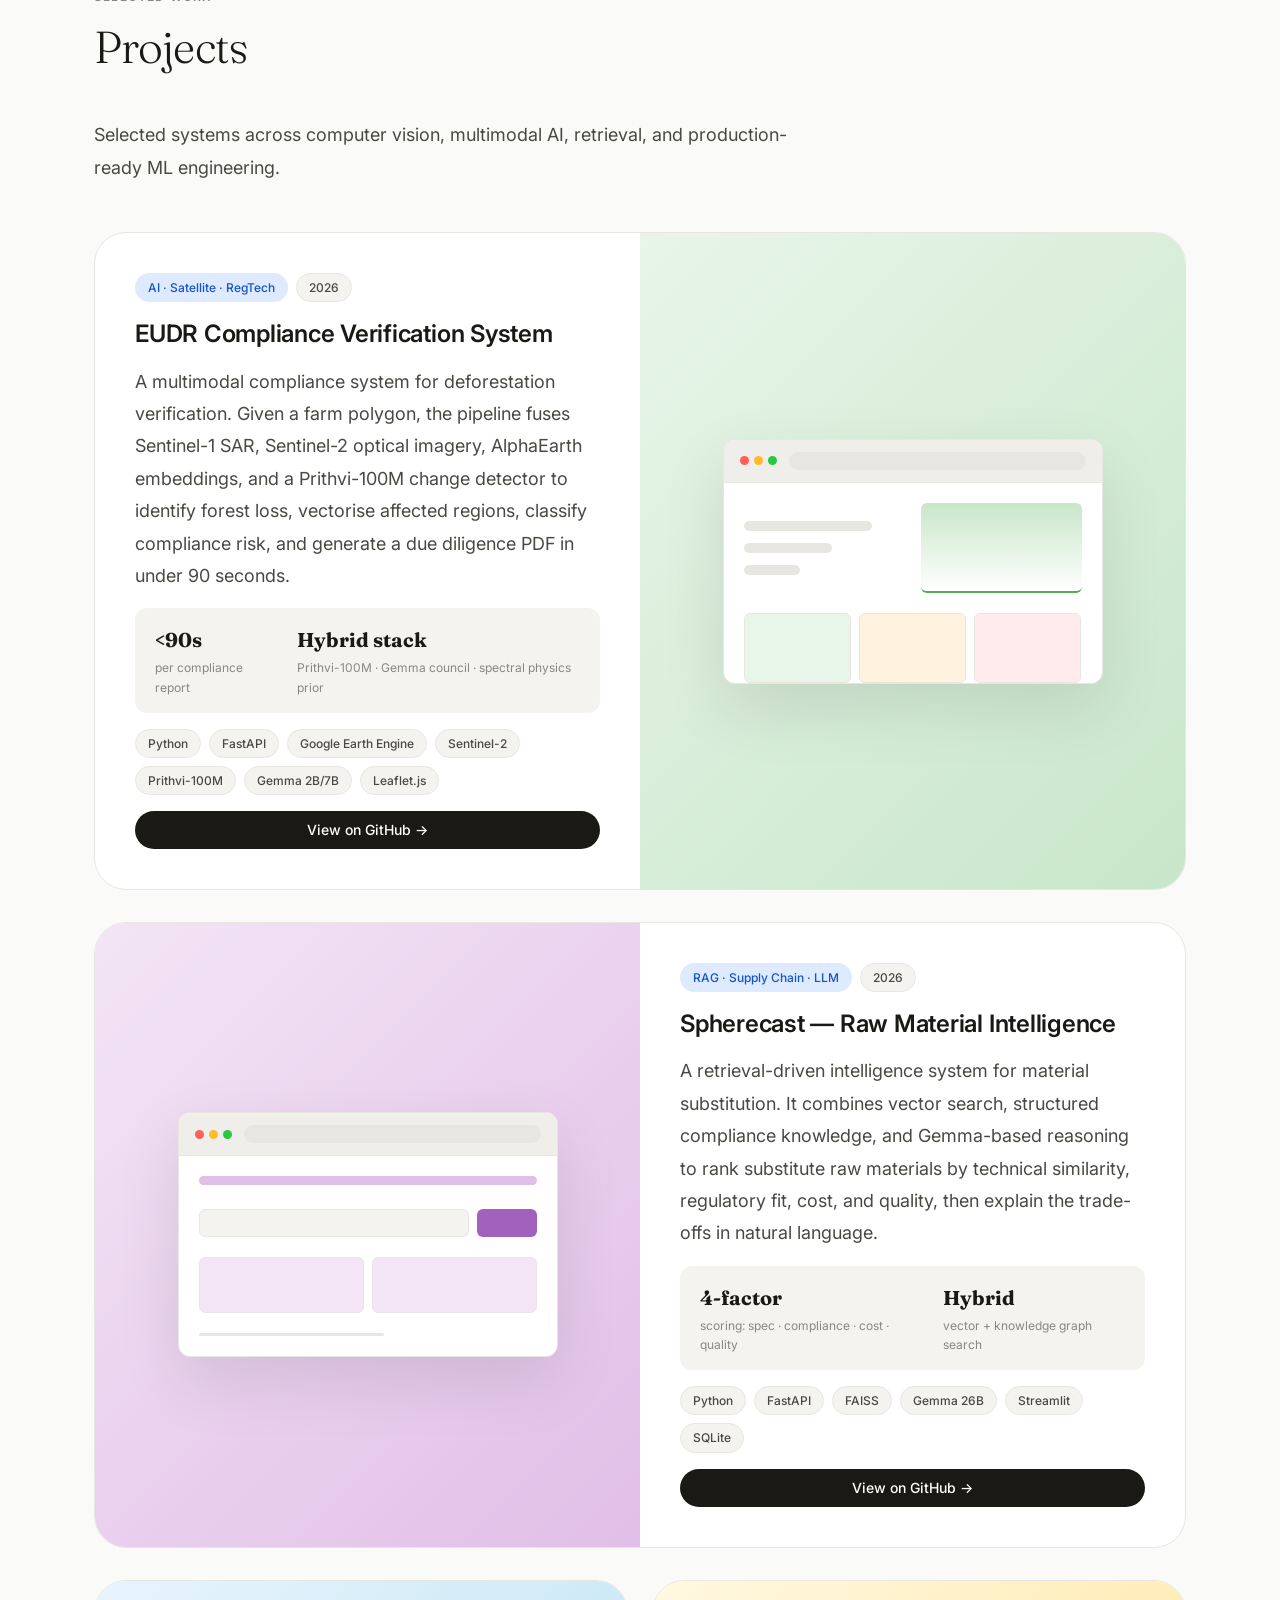
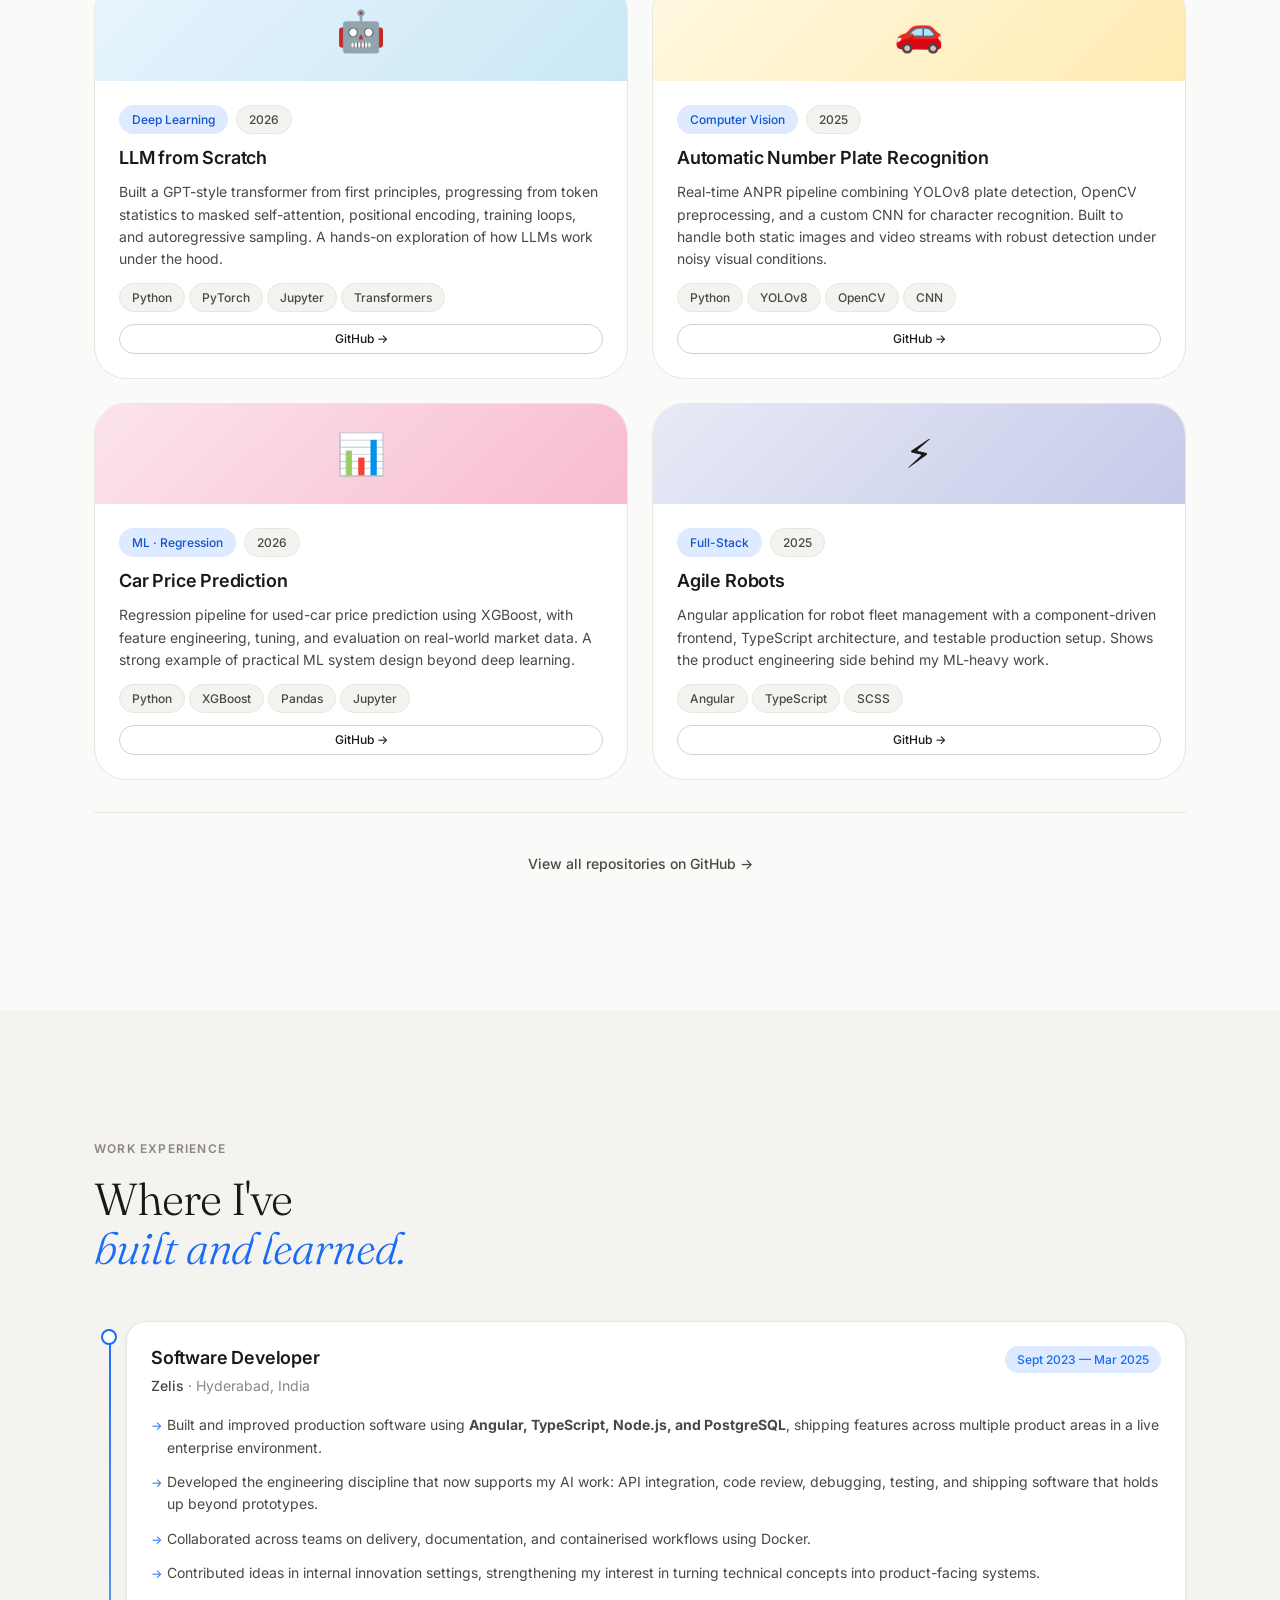
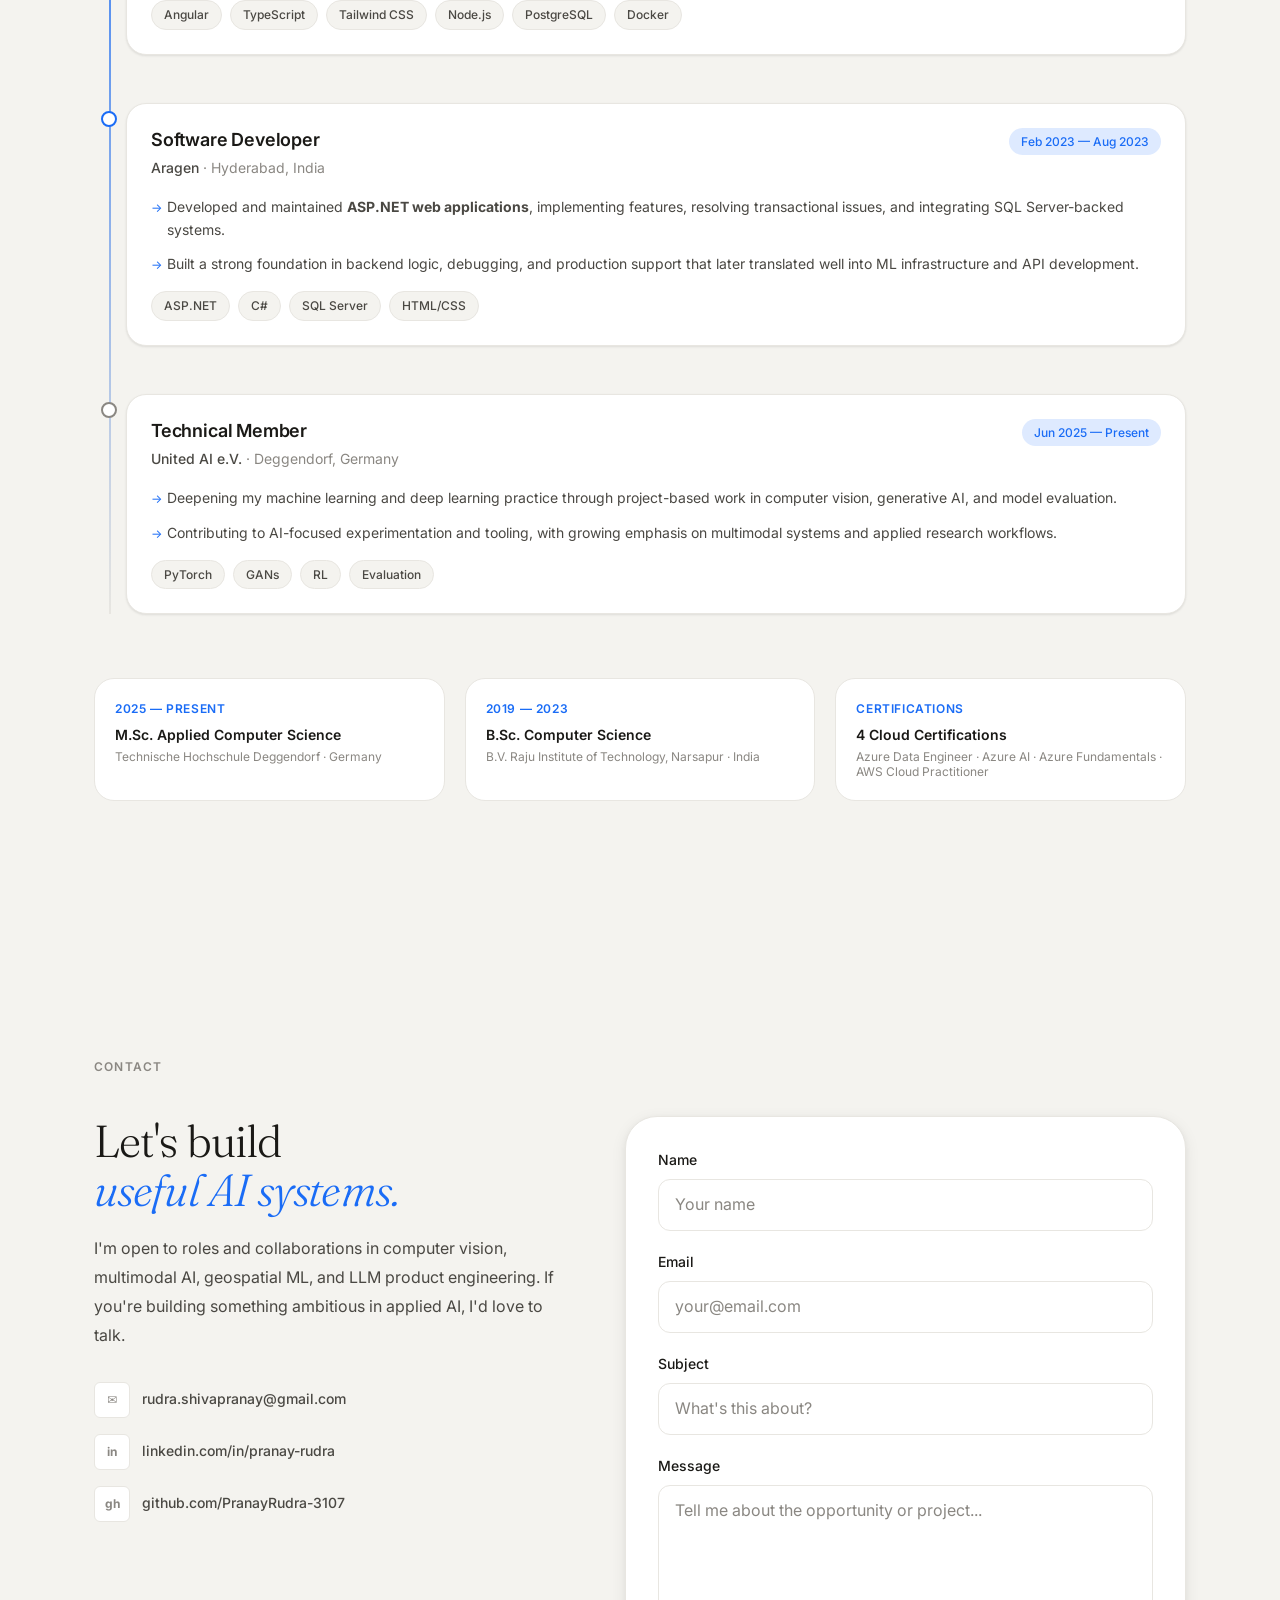
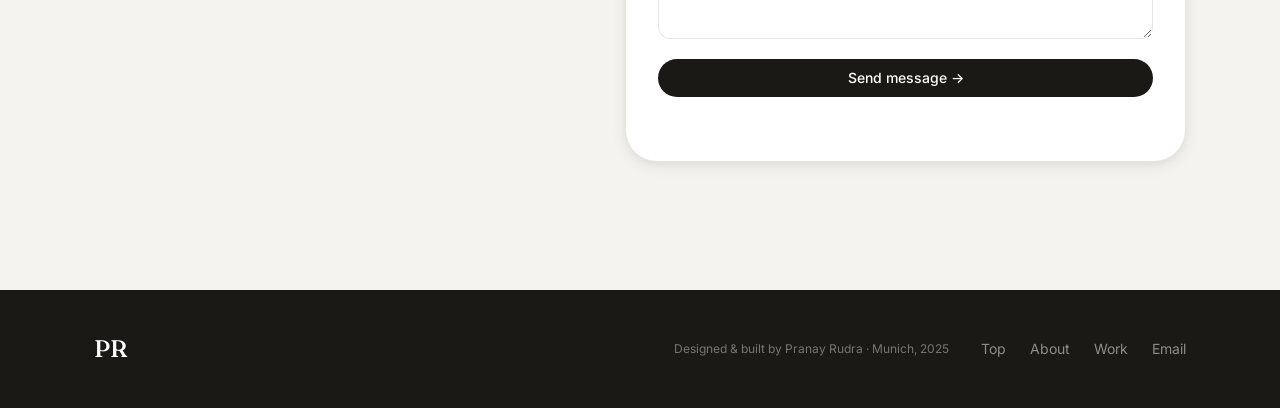
==== commit 9878bc4c: "computer vision" ====
--- a/index.html
+++ b/index.html
@@ -3,8 +3,8 @@
 <head>
   <meta charset="UTF-8" />
   <meta name="viewport" content="width=device-width, initial-scale=1.0" />
-  <title>Pranay Rudra — UX Designer & Developer</title>
-  <meta name="description" content="Portfolio of Pranay Rudra — UX Designer and Software Developer specialising in AI-driven products and clean, purposeful interfaces." />
+  <title>Pranay Rudra — Computer Vision & LLM Engineer</title>
+  <meta name="description" content="Portfolio of Pranay Rudra — software developer focused on computer vision, geospatial AI, multimodal ML, and LLM-powered systems." />
   <link rel="preconnect" href="https://fonts.googleapis.com" />
   <link rel="preconnect" href="https://fonts.gstatic.com" crossorigin />
   <link href="https://fonts.googleapis.com/css2?family=Inter:wght@300;400;500;600;700&family=Fraunces:ital,wght@0,300;0,500;1,300&display=swap" rel="stylesheet" />
@@ -49,12 +49,13 @@
           <span class="badge">Available for opportunities</span>
         </div>
         <h1 class="hero__headline fade-up">
-          Designing systems<br />
-          <em>people actually use.</em>
+          Building AI systems for<br />
+          <em>vision, language, and real-world decisions.</em>
         </h1>
         <p class="hero__sub fade-up">
-          I'm Pranay — a UX designer and software developer who bridges research,
-          interaction design, and engineering to build interfaces that feel effortless.
+          I'm Pranay — a software developer focused on computer vision, multimodal geospatial AI,
+          and LLM-powered applications. I build systems that turn raw imagery, structured data,
+          and model reasoning into products people can use.
         </p>
         <div class="hero__cta fade-up">
           <a href="#projects" class="btn btn--primary btn--lg">View my work</a>
@@ -70,24 +71,24 @@
     <!-- ═══════════════════════════════════ MARQUEE ══ -->
     <div class="marquee" aria-hidden="true">
       <div class="marquee__track">
-        <span>UX Design</span><span>·</span>
-        <span>Interaction Design</span><span>·</span>
-        <span>Prototyping</span><span>·</span>
-        <span>User Research</span><span>·</span>
-        <span>Design Systems</span><span>·</span>
-        <span>AI/LLM Products</span><span>·</span>
-        <span>Frontend Engineering</span><span>·</span>
-        <span>Angular · TypeScript</span><span>·</span>
-        <span>Figma</span><span>·</span>
-        <span>UX Design</span><span>·</span>
-        <span>Interaction Design</span><span>·</span>
-        <span>Prototyping</span><span>·</span>
-        <span>User Research</span><span>·</span>
-        <span>Design Systems</span><span>·</span>
-        <span>AI/LLM Products</span><span>·</span>
-        <span>Frontend Engineering</span><span>·</span>
-        <span>Angular · TypeScript</span><span>·</span>
-        <span>Figma</span><span>·</span>
+        <span>Computer Vision</span><span>·</span>
+        <span>Remote Sensing</span><span>·</span>
+        <span>Multimodal AI</span><span>·</span>
+        <span>LLM Systems</span><span>·</span>
+        <span>FastAPI</span><span>·</span>
+        <span>PyTorch</span><span>·</span>
+        <span>Geospatial ML</span><span>·</span>
+        <span>Satellite Imagery</span><span>·</span>
+        <span>RAG & Agents</span><span>·</span>
+        <span>Computer Vision</span><span>·</span>
+        <span>Remote Sensing</span><span>·</span>
+        <span>Multimodal AI</span><span>·</span>
+        <span>LLM Systems</span><span>·</span>
+        <span>FastAPI</span><span>·</span>
+        <span>PyTorch</span><span>·</span>
+        <span>Geospatial ML</span><span>·</span>
+        <span>Satellite Imagery</span><span>·</span>
+        <span>RAG & Agents</span><span>·</span>
       </div>
     </div>
 
@@ -97,10 +98,10 @@
         <div class="section-label fade-up">About</div>
         <div class="about__grid">
           <div class="about__text fade-up">
-            <h2 class="h2">Clarity is a<br /><em>design decision.</em></h2>
-            <p>I'm a Master's student in Applied Computer Science at TH Deggendorf, Munich, with 2+ years of industry experience building production software at Zelis and Aragen. My work sits at the intersection of thoughtful UX and solid engineering.</p>
-            <p>I approach every project with a researcher's curiosity and a developer's pragmatism — validating assumptions early, designing with real constraints in mind, and shipping things that actually hold up.</p>
-            <p>Outside work, I explore generative AI systems, build LLM tooling, and contribute to United AI e.V. — a student-led AI research collective.</p>
+            <h2 class="h2">Turning raw signals into<br /><em>decision-ready AI products.</em></h2>
+            <p>I'm a Master's student in Applied Computer Science at TH Deggendorf with 2+ years of software engineering experience. My current work is centered on computer vision, geospatial machine learning, and LLM-backed systems that connect models to usable products.</p>
+            <p>The projects I enjoy most sit at the boundary between research and engineering: satellite-image analysis, multimodal fusion, retrieval-augmented reasoning, and APIs that make advanced ML workflows accessible through clean interfaces.</p>
+            <p>Recently, I've been building end-to-end systems that combine Earth observation data, foundation models, FastAPI services, and report-generation pipelines for high-stakes compliance and intelligence workflows.</p>
             <div class="about__actions">
               <a href="assets/Shiva_Pranay_Rudra_Resume.pdf" download class="btn btn--primary">Download CV</a>
               <a href="#contact" class="btn btn--ghost">Get in touch</a>
@@ -108,27 +109,27 @@
           </div>
           <div class="about__right fade-up">
             <div class="about__philosophy">
-              <h3 class="h5">Design Philosophy</h3>
+              <h3 class="h5">Engineering Approach</h3>
               <ul class="philosophy-list">
                 <li>
                   <span class="philosophy-icon">01</span>
                   <div>
-                    <strong>Research before pixels</strong>
-                    <p>I validate the problem before designing the solution. Every wireframe starts with a why.</p>
+                    <strong>Model choices must fit the signal</strong>
+                    <p>I choose architectures based on the data and failure modes, not just benchmark appeal — from spectral priors to ViTs to lightweight LLM orchestration.</p>
                   </div>
                 </li>
                 <li>
                   <span class="philosophy-icon">02</span>
                   <div>
-                    <strong>Constraints are creative fuel</strong>
-                    <p>Technical limitations and business constraints produce better, more honest design decisions.</p>
+                    <strong>Multimodal beats single-source thinking</strong>
+                    <p>The strongest systems usually fuse complementary evidence: imagery, SAR, embeddings, metadata, and language models working together.</p>
                   </div>
                 </li>
                 <li>
                   <span class="philosophy-icon">03</span>
                   <div>
-                    <strong>Ship, measure, iterate</strong>
-                    <p>Perfect design is the enemy of useful design. I favour fast feedback loops over long polish cycles.</p>
+                    <strong>Research only matters if it ships</strong>
+                    <p>I care about the full loop: experimentation, APIs, evaluation, UI integration, and outputs that help users make a decision faster.</p>
                   </div>
                 </li>
               </ul>
@@ -136,19 +137,19 @@
             <div class="skills-grid">
               <h3 class="h5">Skills</h3>
               <div class="skills-tags">
-                <span class="tag">Figma</span>
-                <span class="tag">Wireframing</span>
-                <span class="tag">Prototyping</span>
-                <span class="tag">User Research</span>
-                <span class="tag">Usability Testing</span>
-                <span class="tag">Design Systems</span>
-                <span class="tag">Interaction Design</span>
-                <span class="tag">Angular</span>
-                <span class="tag">TypeScript</span>
+                <span class="tag">Computer Vision</span>
+                <span class="tag">Remote Sensing</span>
+                <span class="tag">PyTorch</span>
+                <span class="tag">OpenCV</span>
+                <span class="tag">Satellite Imagery</span>
+                <span class="tag">FastAPI</span>
+                <span class="tag">Earth Engine</span>
+                <span class="tag">Rasterio</span>
                 <span class="tag">Python</span>
-                <span class="tag">FastAPI</span>
-                <span class="tag">LangChain</span>
+                <span class="tag">Hugging Face</span>
                 <span class="tag">RAG / LLM</span>
+                <span class="tag">Vision Transformers</span>
+                <span class="tag">LoRA Fine-Tuning</span>
                 <span class="tag">Docker</span>
                 <span class="tag">PostgreSQL</span>
               </div>
@@ -164,19 +165,19 @@
         <div class="stats__grid">
           <div class="stat fade-up">
             <span class="stat__num">2+</span>
-            <span class="stat__label">Years of industry experience</span>
+            <span class="stat__label">Years of software engineering experience</span>
           </div>
           <div class="stat fade-up">
-            <span class="stat__num">5+</span>
-            <span class="stat__label">End-to-end projects shipped</span>
+            <span class="stat__num">&lt;90s</span>
+            <span class="stat__label">to generate an EUDR compliance report</span>
           </div>
           <div class="stat fade-up">
-            <span class="stat__num">4</span>
-            <span class="stat__label">Cloud certifications</span>
+            <span class="stat__num">3</span>
+            <span class="stat__label">modalities fused in the EUDR pipeline</span>
           </div>
           <div class="stat fade-up">
-            <span class="stat__num">2</span>
-            <span class="stat__label">Countries, 1 publication</span>
+            <span class="stat__num">45</span>
+            <span class="stat__label">tests covering the compliance pipeline</span>
           </div>
         </div>
       </div>
@@ -186,66 +187,66 @@
     <section class="process section" id="process">
       <div class="container">
         <div class="section-label fade-up">Process</div>
-        <h2 class="h2 fade-up">How I design<br /><em>from problem to product.</em></h2>
-        <p class="section-sub fade-up">My process isn't linear — it's a structured loop that adapts to the project's complexity and the team's constraints.</p>
+        <h2 class="h2 fade-up">How I build<br /><em>from data to deployment.</em></h2>
+        <p class="section-sub fade-up">My workflow is research-informed but product-oriented: understand the signal, validate the model, wrap it in an API, and ship something a user can trust.</p>
         <div class="process__steps">
           <div class="process-step fade-up">
             <div class="process-step__num">01</div>
             <div class="process-step__body">
-              <h3>Discover</h3>
-              <p>Stakeholder interviews, competitor analysis, existing data review. I frame the problem in terms of user jobs-to-be-done before any sketching happens.</p>
+              <h3>Frame the problem</h3>
+              <p>I start with the operating constraints: what signal exists, what a correct decision looks like, and which errors are acceptable in practice. That keeps the ML objective grounded in reality.</p>
               <div class="process-step__tools">
-                <span>User Interviews</span>
-                <span>Heuristic Evaluation</span>
-                <span>Affinity Mapping</span>
+                <span>Problem Scoping</span>
+                <span>Data Audit</span>
+                <span>Failure Analysis</span>
               </div>
             </div>
           </div>
           <div class="process-step fade-up">
             <div class="process-step__num">02</div>
             <div class="process-step__body">
-              <h3>Define</h3>
-              <p>Synthesise findings into a clear problem statement, personas, and measurable success criteria. This is the contract between design and the rest of the team.</p>
+              <h3>Build the data pipeline</h3>
+              <p>I assemble ingestion and preprocessing pipelines that make the raw inputs usable, whether that's satellite imagery, sensor streams, PDFs, or text corpora for retrieval.</p>
               <div class="process-step__tools">
-                <span>Personas</span>
-                <span>User Journey Maps</span>
-                <span>HMW Statements</span>
+                <span>FastAPI</span>
+                <span>NumPy / Pandas</span>
+                <span>Rasterio / OpenCV</span>
               </div>
             </div>
           </div>
           <div class="process-step fade-up">
             <div class="process-step__num">03</div>
             <div class="process-step__body">
-              <h3>Design</h3>
-              <p>Low-fi sketches to high-fi Figma prototypes, grounded in the design system. I test early and often — with real users when possible, with heuristics when not.</p>
+              <h3>Model and fuse</h3>
+              <p>I experiment with the right modeling mix for the problem: computer vision backbones, spectral heuristics, retrieval pipelines, or LLM-based reasoning layers when language adds value.</p>
               <div class="process-step__tools">
-                <span>Figma</span>
-                <span>Component Libraries</span>
-                <span>Usability Testing</span>
+                <span>PyTorch</span>
+                <span>Transformers</span>
+                <span>LoRA / RAG</span>
               </div>
             </div>
           </div>
           <div class="process-step fade-up">
             <div class="process-step__num">04</div>
             <div class="process-step__body">
-              <h3>Deliver</h3>
-              <p>Developer-ready specs, annotated components, and implementation support. My engineering background means I can close the gap between design intent and shipped product.</p>
+              <h3>Productize</h3>
+              <p>I turn research code into usable software with APIs, evaluation scripts, dashboards, and generated outputs so the system can be tested by actual users, not just notebooks.</p>
               <div class="process-step__tools">
-                <span>Design Tokens</span>
-                <span>Angular / TypeScript</span>
-                <span>Accessibility Audit</span>
+                <span>APIs</span>
+                <span>Leaflet / Web UI</span>
+                <span>PDF / Report Pipelines</span>
               </div>
             </div>
           </div>
           <div class="process-step fade-up">
             <div class="process-step__num">05</div>
             <div class="process-step__body">
-              <h3>Measure</h3>
-              <p>Post-launch: task-completion rates, error rates, qualitative feedback, analytics. Data informs the next iteration rather than just validating the last one.</p>
+              <h3>Evaluate and iterate</h3>
+              <p>I validate the system with metrics, edge-case checks, and human-readable outputs. Then I tighten the weakest part of the pipeline, whether that's recall, latency, or trust in the result.</p>
               <div class="process-step__tools">
-                <span>A/B Testing</span>
-                <span>Analytics</span>
-                <span>Retrospectives</span>
+                <span>IoU / F1</span>
+                <span>Pytest</span>
+                <span>Error Analysis</span>
               </div>
             </div>
           </div>
@@ -258,7 +259,7 @@
       <div class="container">
         <div class="section-label fade-up">Selected Work</div>
         <h2 class="h2 fade-up">Projects</h2>
-        <p class="section-sub fade-up">Real systems built from scratch — AI, computer vision, supply-chain intelligence, and full-stack web.</p>
+        <p class="section-sub fade-up">Selected systems across computer vision, multimodal AI, retrieval, and production-ready ML engineering.</p>
 
         <!-- Featured Project 1: EUDR -->
         <article class="case-card case-card--featured fade-up">
@@ -295,16 +296,17 @@
               <span class="tag">2026</span>
             </div>
             <h3 class="h3">EUDR Compliance Verification System</h3>
-            <p class="case-card__desc">Automated satellite-based deforestation detection that verifies EU Deforestation Regulation compliance. Submit a farm polygon → Sentinel-2 satellite data fetched → AI change detection runs → legally-structured PDF Due Diligence Statement generated in under 90 seconds.</p>
+            <p class="case-card__desc">A multimodal compliance system for deforestation verification. Given a farm polygon, the pipeline fuses Sentinel-1 SAR, Sentinel-2 optical imagery, AlphaEarth embeddings, and a Prithvi-100M change detector to identify forest loss, vectorise affected regions, classify compliance risk, and generate a due diligence PDF in under 90 seconds.</p>
             <div class="case-card__impact">
               <div class="impact-stat"><strong>&lt;90s</strong><span>per compliance report</span></div>
-              <div class="impact-stat"><strong>3 AI models</strong><span>Prithvi-100M · Gemma 2B · ViT</span></div>
+              <div class="impact-stat"><strong>Hybrid stack</strong><span>Prithvi-100M · Gemma council · spectral physics prior</span></div>
             </div>
             <div class="case-card__tags">
               <span class="tag">Python</span>
               <span class="tag">FastAPI</span>
               <span class="tag">Google Earth Engine</span>
               <span class="tag">Sentinel-2</span>
+              <span class="tag">Prithvi-100M</span>
               <span class="tag">Gemma 2B/7B</span>
               <span class="tag">Leaflet.js</span>
             </div>
@@ -342,7 +344,7 @@
               <span class="tag">2026</span>
             </div>
             <h3 class="h3">Spherecast — Raw Material Intelligence</h3>
-            <p class="case-card__desc">Supply-chain intelligence API that identifies substitute components by analysing material specifications, compliance standards (RoHS/REACH/FDA), and pricing. Combines FAISS vector search with a knowledge graph and Gemma 26B LLM to return ranked substitutes with natural-language explanations.</p>
+            <p class="case-card__desc">A retrieval-driven intelligence system for material substitution. It combines vector search, structured compliance knowledge, and Gemma-based reasoning to rank substitute raw materials by technical similarity, regulatory fit, cost, and quality, then explain the trade-offs in natural language.</p>
             <div class="case-card__impact">
               <div class="impact-stat"><strong>4-factor</strong><span>scoring: spec · compliance · cost · quality</span></div>
               <div class="impact-stat"><strong>Hybrid</strong><span>vector + knowledge graph search</span></div>
@@ -372,7 +374,7 @@
                 <span class="tag">2026</span>
               </div>
               <h3>LLM from Scratch</h3>
-              <p>GPT-style transformer built from the ground up — bigram baseline through full attention mechanism, positional encoding, and sampling strategies. Trained on The Wizard of Oz corpus. Delivered stable text generation with optimised batching.</p>
+              <p>Built a GPT-style transformer from first principles, progressing from token statistics to masked self-attention, positional encoding, training loops, and autoregressive sampling. A hands-on exploration of how LLMs work under the hood.</p>
               <div class="proj-card__tags">
                 <span class="tag">Python</span>
                 <span class="tag">PyTorch</span>
@@ -393,7 +395,7 @@
                 <span class="tag">2025</span>
               </div>
               <h3>Automatic Number Plate Recognition</h3>
-              <p>Real-time ANPR pipeline combining YOLOv8 (trained on 5,000+ images) for plate detection, OpenCV preprocessing (Gaussian blur, adaptive thresholding, morphological ops), and a custom CNN for character recognition. Works on both images and video streams.</p>
+              <p>Real-time ANPR pipeline combining YOLOv8 plate detection, OpenCV preprocessing, and a custom CNN for character recognition. Built to handle both static images and video streams with robust detection under noisy visual conditions.</p>
               <div class="proj-card__tags">
                 <span class="tag">Python</span>
                 <span class="tag">YOLOv8</span>
@@ -414,7 +416,7 @@
                 <span class="tag">2026</span>
               </div>
               <h3>Car Price Prediction</h3>
-              <p>Machine learning pipeline for predicting used-car market prices using XGBoost regression. Covers feature engineering, hyperparameter tuning, and model evaluation on a real-world dataset.</p>
+              <p>Regression pipeline for used-car price prediction using XGBoost, with feature engineering, tuning, and evaluation on real-world market data. A strong example of practical ML system design beyond deep learning.</p>
               <div class="proj-card__tags">
                 <span class="tag">Python</span>
                 <span class="tag">XGBoost</span>
@@ -435,7 +437,7 @@
                 <span class="tag">2025</span>
               </div>
               <h3>Agile Robots</h3>
-              <p>Angular 20 web application for robot fleet management — built with TypeScript, SCSS, and Angular CLI. Component-driven architecture with Karma unit testing and a production-ready build pipeline.</p>
+              <p>Angular application for robot fleet management with a component-driven frontend, TypeScript architecture, and testable production setup. Shows the product engineering side behind my ML-heavy work.</p>
               <div class="proj-card__tags">
                 <span class="tag">Angular</span>
                 <span class="tag">TypeScript</span>
@@ -458,7 +460,7 @@
     <section class="experience section" id="experience">
       <div class="container">
         <div class="section-label fade-up">Work Experience</div>
-        <h2 class="h2 fade-up">Where I've<br /><em>built things.</em></h2>
+        <h2 class="h2 fade-up">Where I've<br /><em>built and learned.</em></h2>
 
         <div class="timeline">
 
@@ -473,10 +475,10 @@
                 <span class="timeline-item__period">Sept 2023 — Mar 2025</span>
               </div>
               <ul class="timeline-item__bullets">
-                <li>Built and improved web application features using <strong>Angular, TypeScript, and Tailwind CSS</strong>, integrating backend APIs with Node.js and PostgreSQL across multiple product areas.</li>
-                <li>Introduced a structured code review process adopted by the team — reduced regression rate and improved consistency across UI components.</li>
-                <li>Collaborated with cross-functional teams on testing and documentation; supported containerised deployments using Docker.</li>
-                <li>Contributed to the Zelis Ideathon — prototyped a data-driven feature concept using JavaScript, validating it through team demo sessions.</li>
+                <li>Built and improved production software using <strong>Angular, TypeScript, Node.js, and PostgreSQL</strong>, shipping features across multiple product areas in a live enterprise environment.</li>
+                <li>Developed the engineering discipline that now supports my AI work: API integration, code review, debugging, testing, and shipping software that holds up beyond prototypes.</li>
+                <li>Collaborated across teams on delivery, documentation, and containerised workflows using Docker.</li>
+                <li>Contributed ideas in internal innovation settings, strengthening my interest in turning technical concepts into product-facing systems.</li>
               </ul>
               <div class="timeline-item__stack">
                 <span class="tag">Angular</span>
@@ -500,8 +502,8 @@
                 <span class="timeline-item__period">Feb 2023 — Aug 2023</span>
               </div>
               <ul class="timeline-item__bullets">
-                <li>Developed and maintained <strong>ASP.NET web applications</strong> — implemented new features, resolved transactional issues, and integrated SQL Server databases.</li>
-                <li>Participated in design and architecture discussions to improve application performance, usability, and overall functionality.</li>
+                <li>Developed and maintained <strong>ASP.NET web applications</strong>, implementing features, resolving transactional issues, and integrating SQL Server-backed systems.</li>
+                <li>Built a strong foundation in backend logic, debugging, and production support that later translated well into ML infrastructure and API development.</li>
               </ul>
               <div class="timeline-item__stack">
                 <span class="tag">ASP.NET</span>
@@ -523,8 +525,8 @@
                 <span class="timeline-item__period">Jun 2025 — Present</span>
               </div>
               <ul class="timeline-item__bullets">
-                <li>Building ML and deep-learning foundations through project-based learning — explored reinforcement learning, generative models, and GANs.</li>
-                <li>Developing AI-based evaluation and analytics tooling for student workshop outcomes at TH Deggendorf.</li>
+                <li>Deepening my machine learning and deep learning practice through project-based work in computer vision, generative AI, and model evaluation.</li>
+                <li>Contributing to AI-focused experimentation and tooling, with growing emphasis on multimodal systems and applied research workflows.</li>
               </ul>
               <div class="timeline-item__stack">
                 <span class="tag">PyTorch</span>
@@ -565,8 +567,8 @@
         <div class="section-label fade-up">Contact</div>
         <div class="contact__grid">
           <div class="contact__left fade-up">
-            <h2 class="h2">Let's make<br /><em>something good.</em></h2>
-            <p>I'm open to full-time UX roles, internships, freelance projects, and research collaborations. If you think we could work well together, reach out.</p>
+            <h2 class="h2">Let's build<br /><em>useful AI systems.</em></h2>
+            <p>I'm open to roles and collaborations in computer vision, multimodal AI, geospatial ML, and LLM product engineering. If you're building something ambitious in applied AI, I'd love to talk.</p>
             <div class="contact__links">
               <a href="mailto:rudra.shivapranay@gmail.com" class="contact-link">
                 <span class="contact-link__icon">✉</span>
